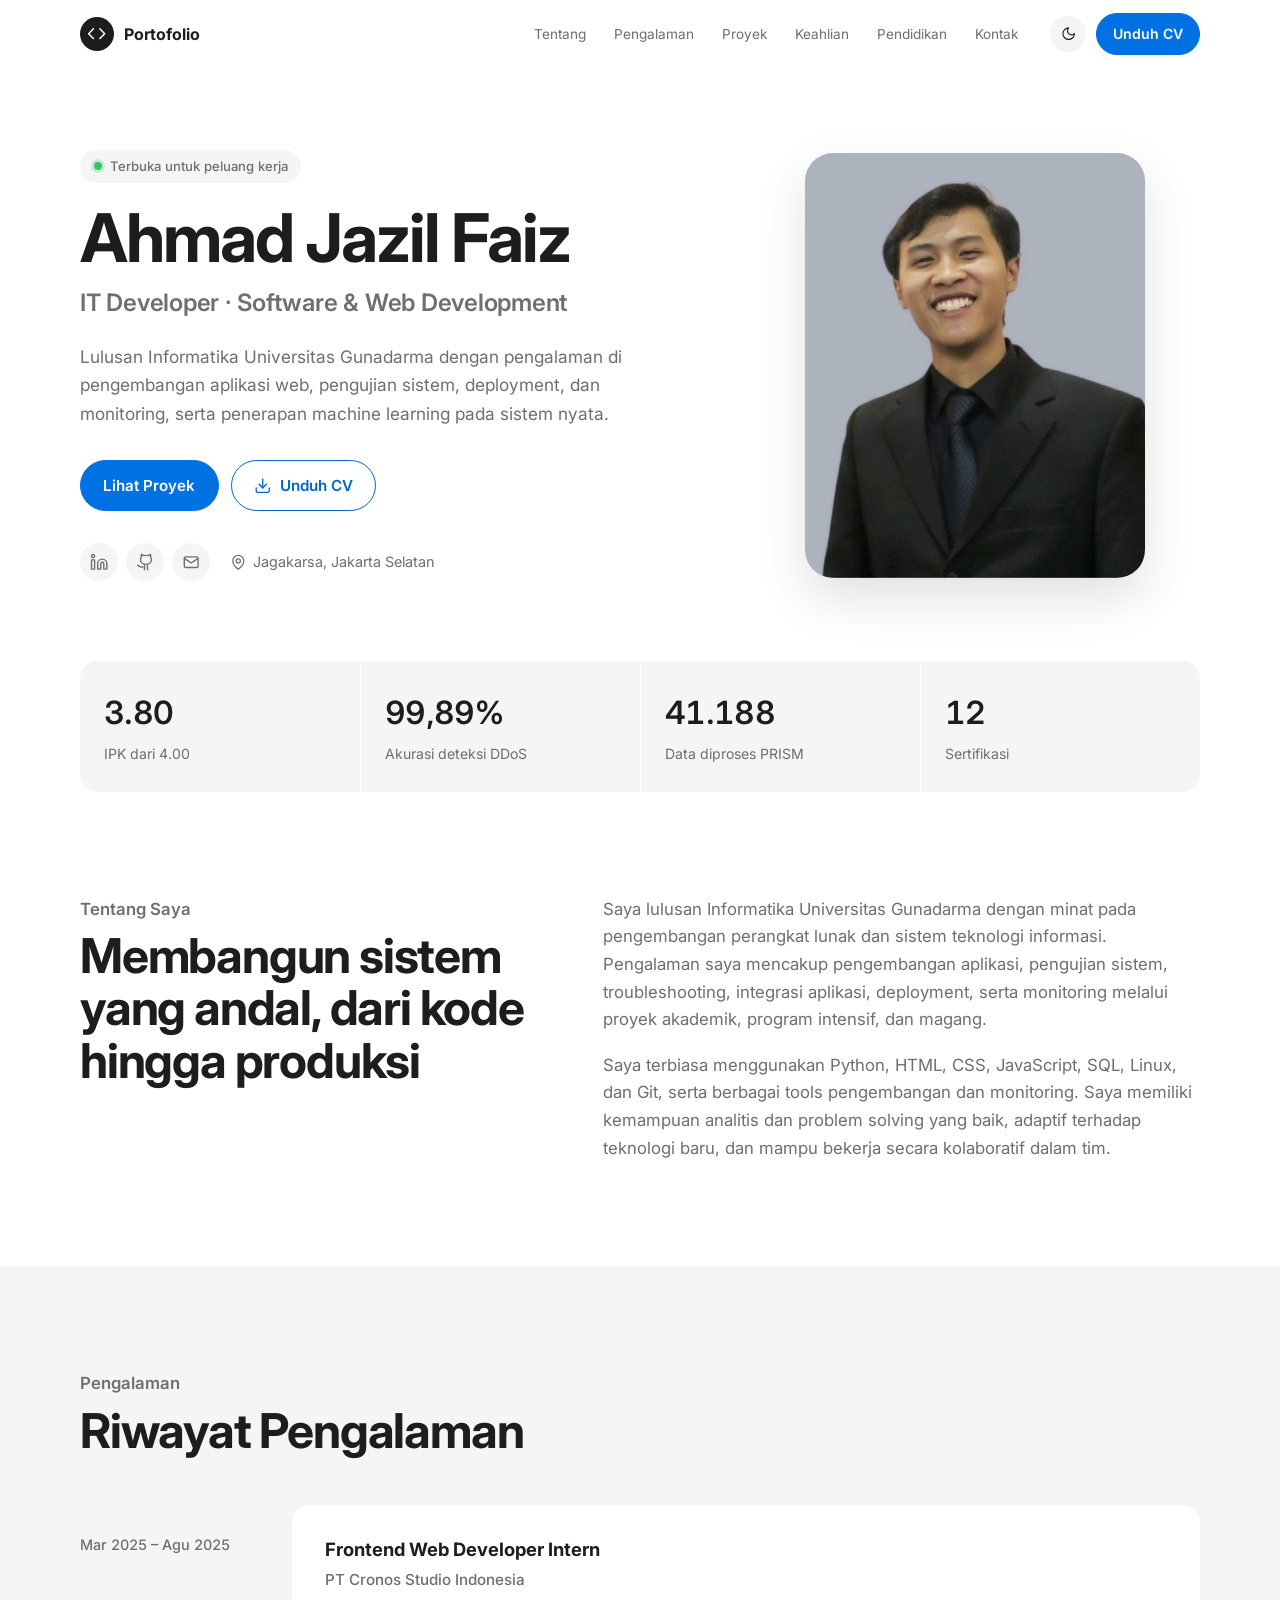
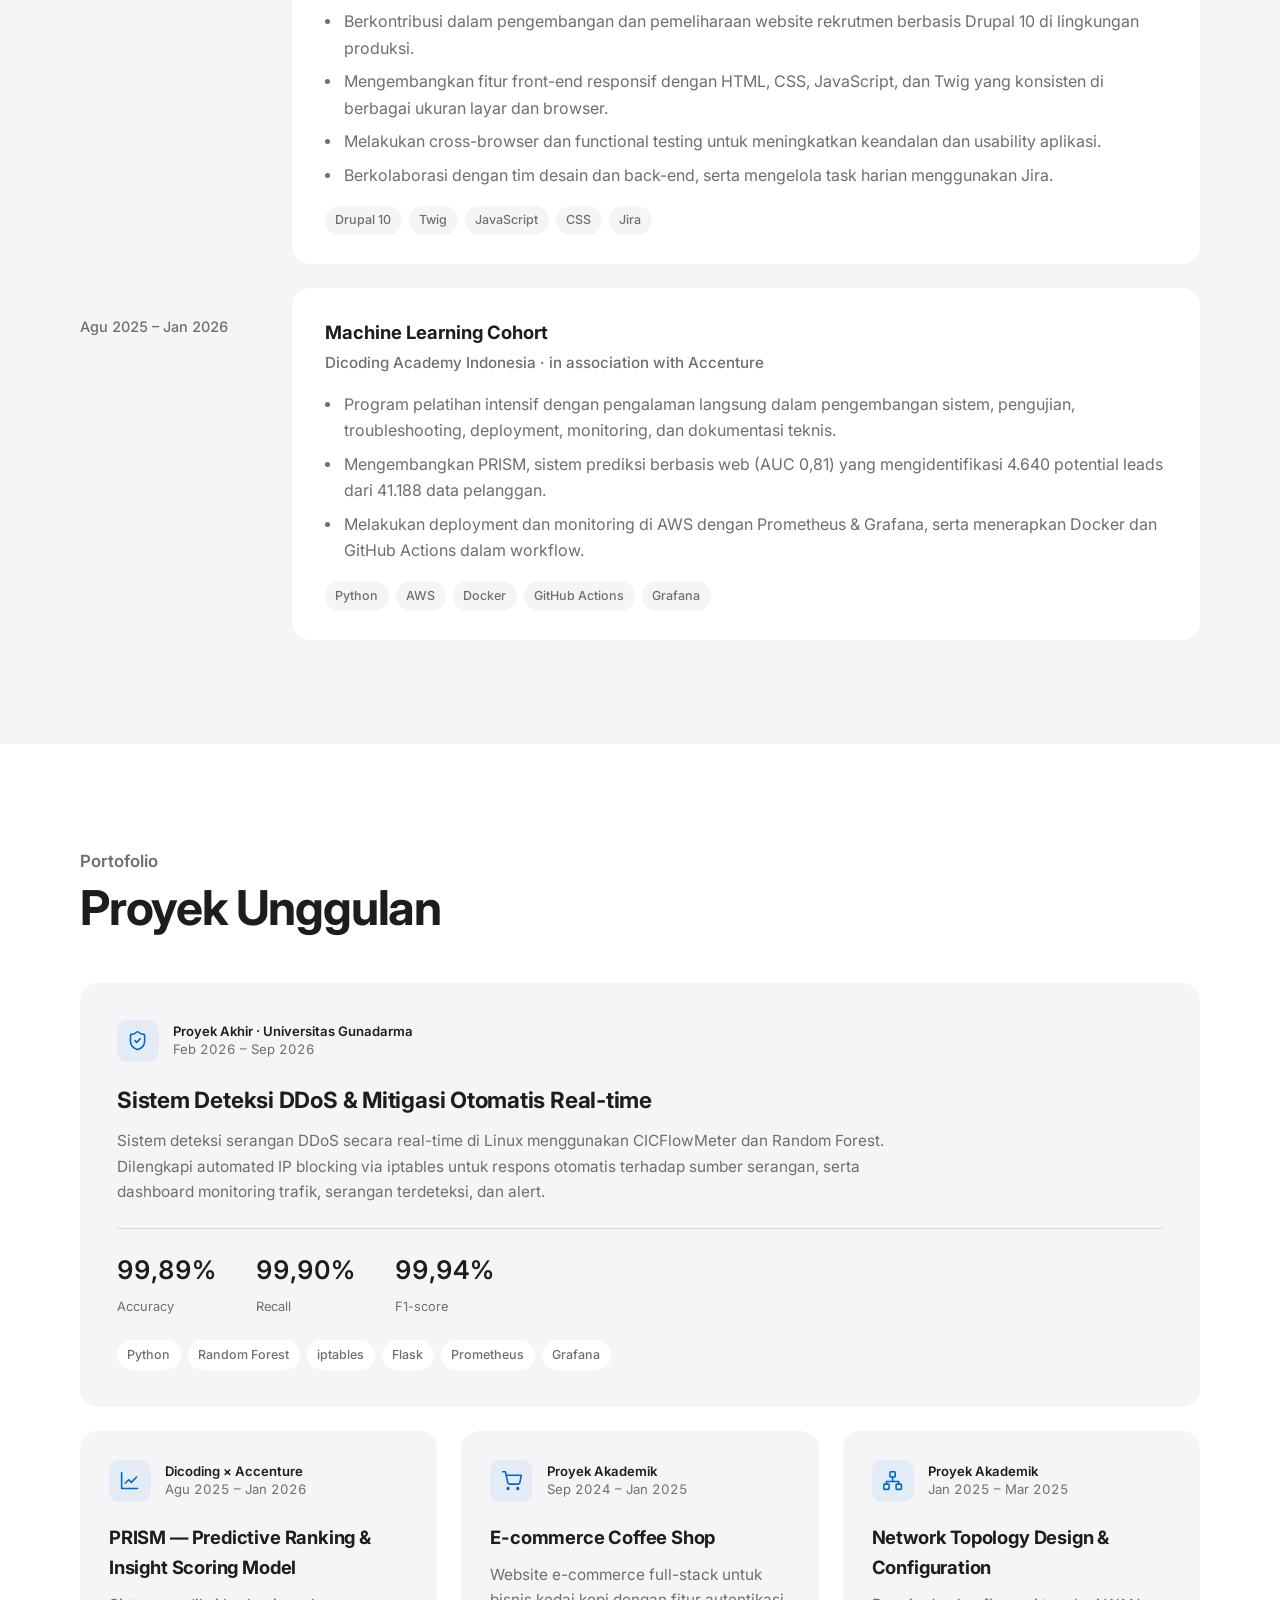
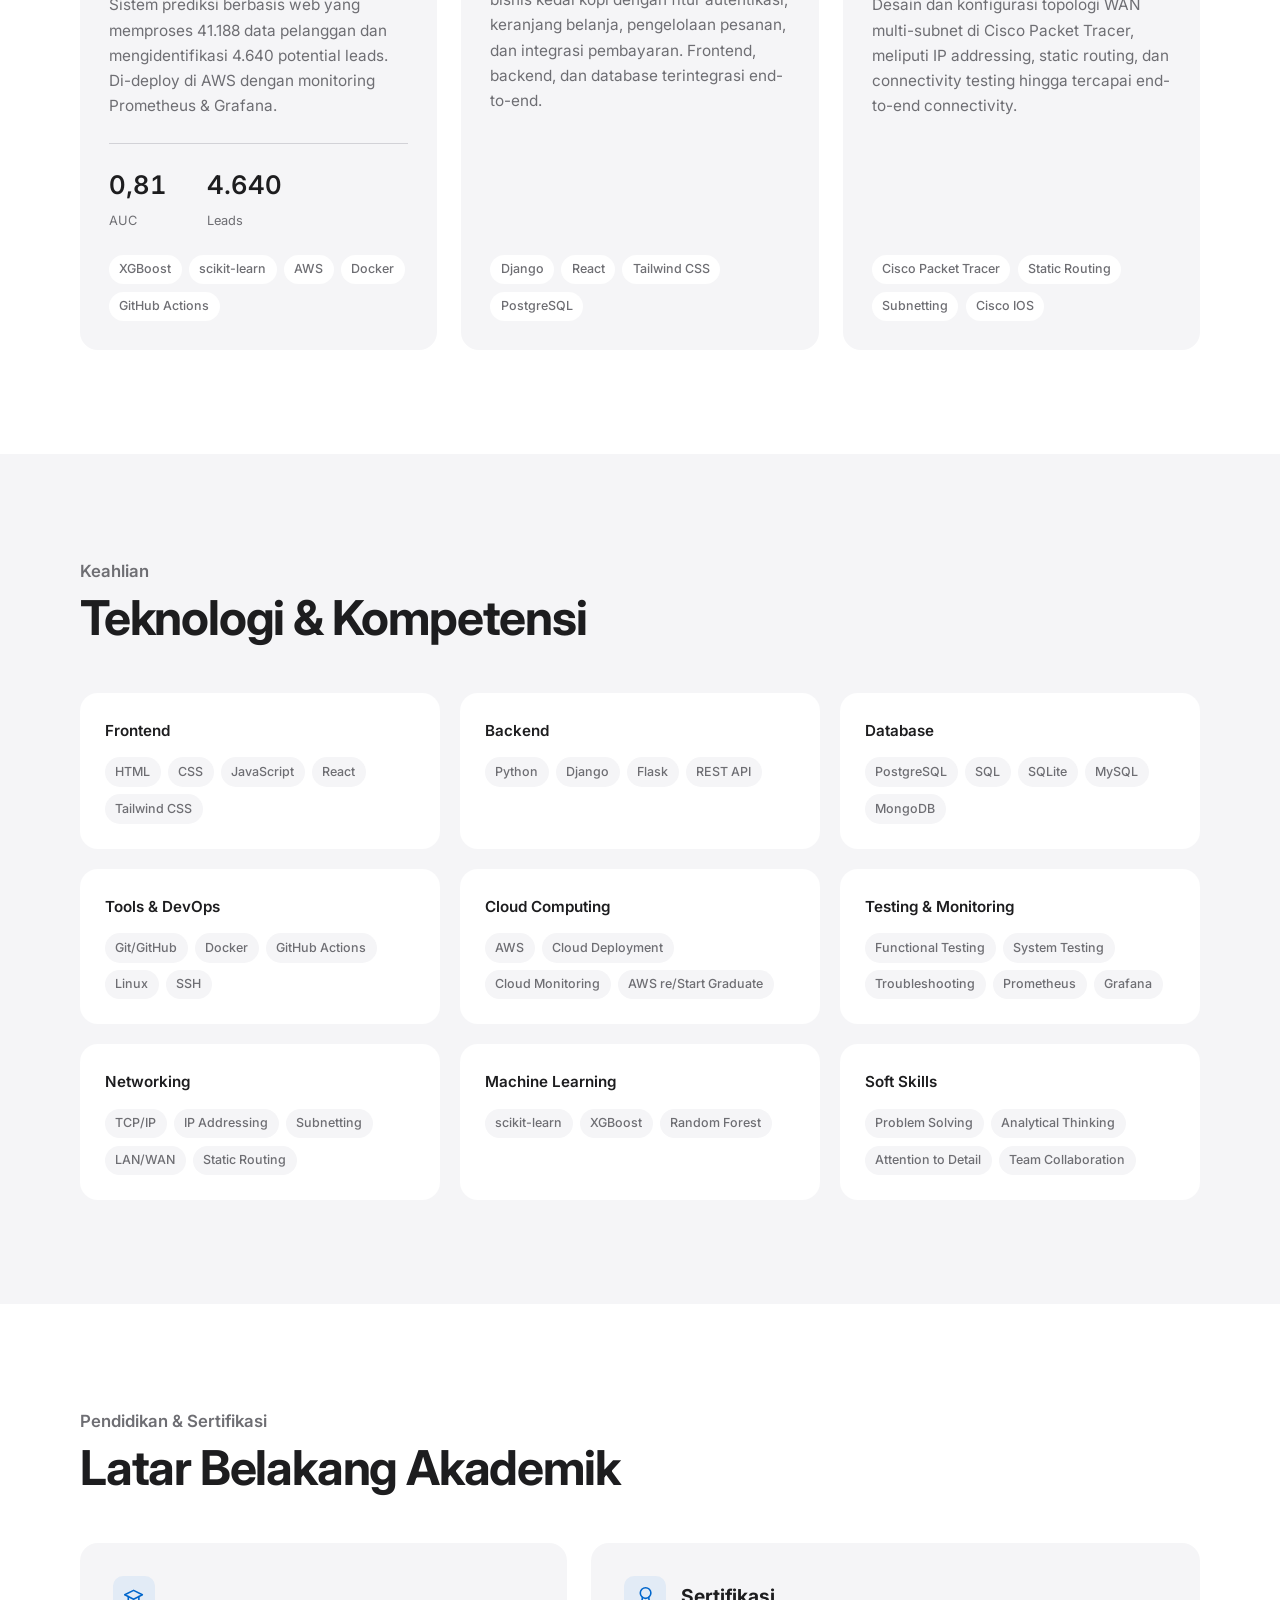
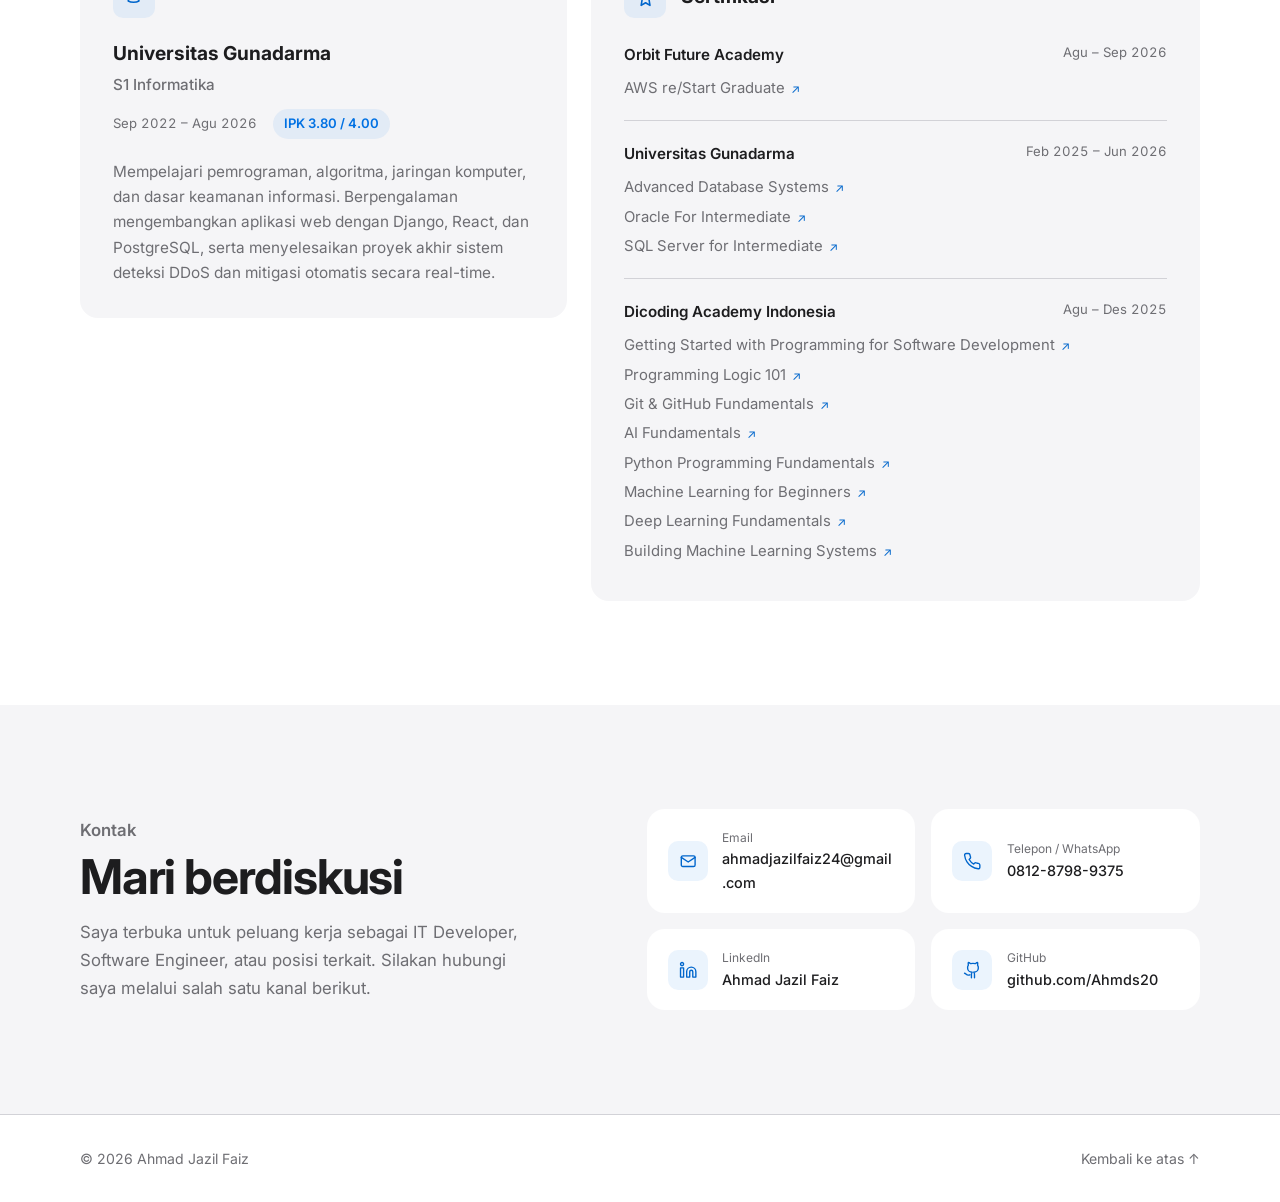
==== index.html @ 27fd120a "Initial commit: website portofolio IT developer" ====
<!DOCTYPE html>
<html lang="id">
<head>
  <meta charset="UTF-8" />
  <meta name="viewport" content="width=device-width, initial-scale=1.0" />
  <title>Ahmad Jazil Faiz — IT Developer</title>
  <meta name="description" content="Portofolio Ahmad Jazil Faiz, IT Developer lulusan Informatika Universitas Gunadarma." />
  <link rel="preconnect" href="https://fonts.googleapis.com" />
  <link rel="preconnect" href="https://fonts.gstatic.com" crossorigin />
  <link href="https://fonts.googleapis.com/css2?family=Inter:wght@400;500;600;700;800&family=JetBrains+Mono:wght@500&display=swap" rel="stylesheet" />
  <script>
    // Terapkan tema sebelum halaman dirender agar tidak berkedip
    (function () {
      var t = localStorage.getItem("theme") || (matchMedia("(prefers-color-scheme: dark)").matches ? "dark" : "light");
      document.documentElement.dataset.theme = t;
    })();
  </script>
  <link rel="stylesheet" href="style.css" />
</head>
<body>
  <!-- Kumpulan ikon SVG -->
  <svg width="0" height="0" style="position:absolute" aria-hidden="true">
    <symbol id="i-mail" viewBox="0 0 24 24"><rect x="3" y="5" width="18" height="14" rx="2"/><path d="m3 7 9 6 9-6"/></symbol>
    <symbol id="i-phone" viewBox="0 0 24 24"><path d="M22 16.9v3a2 2 0 0 1-2.2 2 19.8 19.8 0 0 1-8.6-3.1 19.5 19.5 0 0 1-6-6A19.8 19.8 0 0 1 2.1 4.2 2 2 0 0 1 4.1 2h3a2 2 0 0 1 2 1.7c.1.9.4 1.8.7 2.7a2 2 0 0 1-.5 2.1L8 9.8a16 16 0 0 0 6 6l1.3-1.3a2 2 0 0 1 2.1-.4c.9.3 1.8.6 2.7.7a2 2 0 0 1 1.7 2Z"/></symbol>
    <symbol id="i-pin" viewBox="0 0 24 24"><path d="M20 10c0 6-8 12-8 12s-8-6-8-12a8 8 0 0 1 16 0Z"/><circle cx="12" cy="10" r="3"/></symbol>
    <symbol id="i-linkedin" viewBox="0 0 24 24"><path d="M16 8a6 6 0 0 1 6 6v7h-4v-7a2 2 0 0 0-4 0v7h-4v-7a6 6 0 0 1 6-6Z"/><rect x="2" y="9" width="4" height="12"/><circle cx="4" cy="4" r="2"/></symbol>
    <symbol id="i-github" viewBox="0 0 24 24"><path d="M15 22v-4a4.8 4.8 0 0 0-1-3.5c3 0 6-2 6-5.5.1-1.2-.3-2.4-1-3.5.3-1.2.3-2.4 0-3.5 0 0-1 0-3 1.5a10.4 10.4 0 0 0-6 0C8 2 7 2 7 2c-.3 1.1-.3 2.3 0 3.5A5.4 5.4 0 0 0 6 9c0 3.5 3 5.5 6 5.5-.4.5-.7 1-.8 1.7-.2.6-.3 1.2-.2 1.8v4"/><path d="M9 18c-4.5 2-5-2-7-2"/></symbol>
    <symbol id="i-download" viewBox="0 0 24 24"><path d="M21 15v4a2 2 0 0 1-2 2H5a2 2 0 0 1-2-2v-4"/><path d="m7 10 5 5 5-5"/><path d="M12 15V3"/></symbol>
    <symbol id="i-arrow" viewBox="0 0 24 24"><path d="M7 17 17 7"/><path d="M8 7h9v9"/></symbol>
    <symbol id="i-sun" viewBox="0 0 24 24"><circle cx="12" cy="12" r="4"/><path d="M12 2v2M12 20v2M4.9 4.9l1.4 1.4M17.7 17.7l1.4 1.4M2 12h2M20 12h2M6.3 17.7l-1.4 1.4M19.1 4.9l-1.4 1.4"/></symbol>
    <symbol id="i-moon" viewBox="0 0 24 24"><path d="M12 3a6 6 0 0 0 9 9 9 9 0 1 1-9-9Z"/></symbol>
    <symbol id="i-code" viewBox="0 0 24 24"><path d="m16 18 6-6-6-6"/><path d="m8 6-6 6 6 6"/></symbol>
    <symbol id="i-menu" viewBox="0 0 24 24"><path d="M4 6h16M4 12h16M4 18h16"/></symbol>
    <symbol id="i-shield" viewBox="0 0 24 24"><path d="M20 13c0 5-3.5 7.5-7.7 9a1 1 0 0 1-.6 0C7.5 20.5 4 18 4 13V6a1 1 0 0 1 1-1c2 0 4.5-1.2 6.2-2.7a1.2 1.2 0 0 1 1.6 0C14.5 3.8 17 5 19 5a1 1 0 0 1 1 1Z"/><path d="m9 12 2 2 4-4"/></symbol>
    <symbol id="i-chart" viewBox="0 0 24 24"><path d="M3 3v18h18"/><path d="m7 15 4-4 3 3 6-6"/></symbol>
    <symbol id="i-cart" viewBox="0 0 24 24"><circle cx="8" cy="21" r="1"/><circle cx="19" cy="21" r="1"/><path d="M2 2h3l2.7 12.4a2 2 0 0 0 2 1.6h9.7a2 2 0 0 0 2-1.6L23 6H6"/></symbol>
    <symbol id="i-network" viewBox="0 0 24 24"><rect x="9" y="2" width="6" height="6" rx="1"/><rect x="2" y="16" width="6" height="6" rx="1"/><rect x="16" y="16" width="6" height="6" rx="1"/><path d="M5 16v-3h14v3M12 8v5"/></symbol>
    <symbol id="i-award" viewBox="0 0 24 24"><circle cx="12" cy="8" r="6"/><path d="M15.5 12.9 17 22l-5-3-5 3 1.5-9.1"/></symbol>
    <symbol id="i-cap" viewBox="0 0 24 24"><path d="M22 10 12 5 2 10l10 5 10-5Z"/><path d="M6 12v5c3 2 9 2 12 0v-5"/></symbol>
  </svg>

  <header class="nav">
    <div class="container nav-inner">
      <a href="#hero" class="logo"><span class="logo-mark"><svg class="icon"><use href="#i-code"/></svg></span>Portofolio</a>
      <nav class="nav-links">
        <a href="#tentang">Tentang</a>
        <a href="#pengalaman">Pengalaman</a>
        <a href="#proyek">Proyek</a>
        <a href="#skills">Keahlian</a>
        <a href="#pendidikan">Pendidikan</a>
        <a href="#kontak">Kontak</a>
      </nav>
      <div class="nav-actions">
        <button class="icon-btn theme-toggle" aria-label="Ganti tema terang/gelap" title="Ganti tema">
          <svg class="icon icon-sun"><use href="#i-sun"/></svg>
          <svg class="icon icon-moon"><use href="#i-moon"/></svg>
        </button>
        <a href="cv.pdf" class="btn btn-sm nav-cv" download>Unduh CV</a>
        <button class="icon-btn nav-toggle" aria-label="Buka menu"><svg class="icon"><use href="#i-menu"/></svg></button>
      </div>
    </div>
  </header>

  <main>
    <!-- HERO -->
    <section id="hero" class="hero">
      <div class="container hero-inner">
        <div class="hero-text">
          <span class="badge"><span class="dot"></span>Terbuka untuk peluang kerja</span>
          <h1>Ahmad Jazil Faiz</h1>
          <p class="hero-role">IT Developer · Software &amp; Web Development</p>
          <p class="lead">
            Lulusan Informatika Universitas Gunadarma dengan pengalaman di pengembangan aplikasi web,
            pengujian sistem, deployment, dan monitoring, serta penerapan machine learning pada sistem nyata.
          </p>
          <div class="hero-cta">
            <a href="#proyek" class="btn">Lihat Proyek</a>
            <a href="cv.pdf" class="btn btn-outline" download><svg class="icon"><use href="#i-download"/></svg>Unduh CV</a>
          </div>
          <div class="hero-social">
            <a href="https://www.linkedin.com/in/ahmad-jazil-faiz-956788245/" target="_blank" rel="noopener" aria-label="LinkedIn"><svg class="icon"><use href="#i-linkedin"/></svg></a>
            <a href="https://github.com/Ahmds20" target="_blank" rel="noopener" aria-label="GitHub"><svg class="icon"><use href="#i-github"/></svg></a>
            <a href="mailto:ahmadjazilfaiz24@gmail.com" aria-label="Email"><svg class="icon"><use href="#i-mail"/></svg></a>
            <span class="hero-loc"><svg class="icon"><use href="#i-pin"/></svg>Jagakarsa, Jakarta Selatan</span>
          </div>
        </div>
        <div class="hero-photo">
          <div class="photo-frame">
            <img src="1763309756402.jpg" alt="Foto Ahmad Jazil Faiz" />
          </div>
        </div>
      </div>

      <div class="container">
        <div class="stats">
          <div class="stat"><strong>3.80</strong><span>IPK dari 4.00</span></div>
          <div class="stat"><strong>99,89%</strong><span>Akurasi deteksi DDoS</span></div>
          <div class="stat"><strong>41.188</strong><span>Data diproses PRISM</span></div>
          <div class="stat"><strong>12</strong><span>Sertifikasi</span></div>
        </div>
      </div>
    </section>

    <!-- TENTANG -->
    <section id="tentang" class="section">
      <div class="container about-grid">
        <div>
          <p class="eyebrow">Tentang Saya</p>
          <h2 class="section-title">Membangun sistem yang andal, dari kode hingga produksi</h2>
        </div>
        <div class="about-text">
          <p>
            Saya lulusan Informatika Universitas Gunadarma dengan minat pada pengembangan perangkat lunak dan
            sistem teknologi informasi. Pengalaman saya mencakup pengembangan aplikasi, pengujian sistem,
            troubleshooting, integrasi aplikasi, deployment, serta monitoring melalui proyek akademik,
            program intensif, dan magang.
          </p>
          <p>
            Saya terbiasa menggunakan Python, HTML, CSS, JavaScript, SQL, Linux, dan Git, serta berbagai tools
            pengembangan dan monitoring. Saya memiliki kemampuan analitis dan problem solving yang baik,
            adaptif terhadap teknologi baru, dan mampu bekerja secara kolaboratif dalam tim.
          </p>
        </div>
      </div>
    </section>

    <!-- PENGALAMAN -->
    <section id="pengalaman" class="section section-alt">
      <div class="container">
        <p class="eyebrow">Pengalaman</p>
        <h2 class="section-title">Riwayat Pengalaman</h2>
        <div class="timeline">
          <article class="timeline-item reveal">
            <div class="timeline-date">Mar 2025 – Agu 2025</div>
            <div class="timeline-body">
              <h3>Frontend Web Developer Intern</h3>
              <p class="org">PT Cronos Studio Indonesia</p>
              <ul>
                <li>Berkontribusi dalam pengembangan dan pemeliharaan website rekrutmen berbasis Drupal 10 di lingkungan produksi.</li>
                <li>Mengembangkan fitur front-end responsif dengan HTML, CSS, JavaScript, dan Twig yang konsisten di berbagai ukuran layar dan browser.</li>
                <li>Melakukan cross-browser dan functional testing untuk meningkatkan keandalan dan usability aplikasi.</li>
                <li>Berkolaborasi dengan tim desain dan back-end, serta mengelola task harian menggunakan Jira.</li>
              </ul>
              <div class="tags"><span>Drupal 10</span><span>Twig</span><span>JavaScript</span><span>CSS</span><span>Jira</span></div>
            </div>
          </article>

          <article class="timeline-item reveal">
            <div class="timeline-date">Agu 2025 – Jan 2026</div>
            <div class="timeline-body">
              <h3>Machine Learning Cohort</h3>
              <p class="org">Dicoding Academy Indonesia · in association with Accenture</p>
              <ul>
                <li>Program pelatihan intensif dengan pengalaman langsung dalam pengembangan sistem, pengujian, troubleshooting, deployment, monitoring, dan dokumentasi teknis.</li>
                <li>Mengembangkan PRISM, sistem prediksi berbasis web (AUC 0,81) yang mengidentifikasi 4.640 potential leads dari 41.188 data pelanggan.</li>
                <li>Melakukan deployment dan monitoring di AWS dengan Prometheus &amp; Grafana, serta menerapkan Docker dan GitHub Actions dalam workflow.</li>
              </ul>
              <div class="tags"><span>Python</span><span>AWS</span><span>Docker</span><span>GitHub Actions</span><span>Grafana</span></div>
            </div>
          </article>
        </div>
      </div>
    </section>

    <!-- PROYEK -->
    <section id="proyek" class="section">
      <div class="container">
        <p class="eyebrow">Portofolio</p>
        <h2 class="section-title">Proyek Unggulan</h2>
        <div class="projects">
          <article class="project-card featured reveal">
            <div class="project-head">
              <span class="project-icon"><svg class="icon"><use href="#i-shield"/></svg></span>
              <div>
                <span class="project-label">Proyek Akhir · Universitas Gunadarma</span>
                <span class="date">Feb 2026 – Sep 2026</span>
              </div>
            </div>
            <h3>Sistem Deteksi DDoS &amp; Mitigasi Otomatis Real-time</h3>
            <p>
              Sistem deteksi serangan DDoS secara real-time di Linux menggunakan CICFlowMeter dan Random Forest.
              Dilengkapi automated IP blocking via iptables untuk respons otomatis terhadap sumber serangan, serta
              dashboard monitoring trafik, serangan terdeteksi, dan alert.
            </p>
            <div class="metrics">
              <div><strong>99,89%</strong><span>Accuracy</span></div>
              <div><strong>99,90%</strong><span>Recall</span></div>
              <div><strong>99,94%</strong><span>F1-score</span></div>
            </div>
            <div class="tags"><span>Python</span><span>Random Forest</span><span>iptables</span><span>Flask</span><span>Prometheus</span><span>Grafana</span></div>
          </article>

          <article class="project-card reveal">
            <div class="project-head">
              <span class="project-icon"><svg class="icon"><use href="#i-chart"/></svg></span>
              <div>
                <span class="project-label">Dicoding × Accenture</span>
                <span class="date">Agu 2025 – Jan 2026</span>
              </div>
            </div>
            <h3>PRISM — Predictive Ranking &amp; Insight Scoring Model</h3>
            <p>
              Sistem prediksi berbasis web yang memproses 41.188 data pelanggan dan mengidentifikasi 4.640
              potential leads. Di-deploy di AWS dengan monitoring Prometheus &amp; Grafana.
            </p>
            <div class="metrics">
              <div><strong>0,81</strong><span>AUC</span></div>
              <div><strong>4.640</strong><span>Leads</span></div>
            </div>
            <div class="tags"><span>XGBoost</span><span>scikit-learn</span><span>AWS</span><span>Docker</span><span>GitHub Actions</span></div>
          </article>

          <article class="project-card reveal">
            <div class="project-head">
              <span class="project-icon"><svg class="icon"><use href="#i-cart"/></svg></span>
              <div>
                <span class="project-label">Proyek Akademik</span>
                <span class="date">Sep 2024 – Jan 2025</span>
              </div>
            </div>
            <h3>E-commerce Coffee Shop</h3>
            <p>
              Website e-commerce full-stack untuk bisnis kedai kopi dengan fitur autentikasi, keranjang belanja,
              pengelolaan pesanan, dan integrasi pembayaran. Frontend, backend, dan database terintegrasi end-to-end.
            </p>
            <div class="tags"><span>Django</span><span>React</span><span>Tailwind CSS</span><span>PostgreSQL</span></div>
          </article>

          <article class="project-card reveal">
            <div class="project-head">
              <span class="project-icon"><svg class="icon"><use href="#i-network"/></svg></span>
              <div>
                <span class="project-label">Proyek Akademik</span>
                <span class="date">Jan 2025 – Mar 2025</span>
              </div>
            </div>
            <h3>Network Topology Design &amp; Configuration</h3>
            <p>
              Desain dan konfigurasi topologi WAN multi-subnet di Cisco Packet Tracer, meliputi IP addressing,
              static routing, dan connectivity testing hingga tercapai end-to-end connectivity.
            </p>
            <div class="tags"><span>Cisco Packet Tracer</span><span>Static Routing</span><span>Subnetting</span><span>Cisco IOS</span></div>
          </article>
        </div>
      </div>
    </section>

    <!-- KEAHLIAN -->
    <section id="skills" class="section section-alt">
      <div class="container">
        <p class="eyebrow">Keahlian</p>
        <h2 class="section-title">Teknologi &amp; Kompetensi</h2>
        <div class="skills-grid">
          <div class="skill-group reveal"><h4>Frontend</h4><div class="tags"><span>HTML</span><span>CSS</span><span>JavaScript</span><span>React</span><span>Tailwind CSS</span></div></div>
          <div class="skill-group reveal"><h4>Backend</h4><div class="tags"><span>Python</span><span>Django</span><span>Flask</span><span>REST API</span></div></div>
          <div class="skill-group reveal"><h4>Database</h4><div class="tags"><span>PostgreSQL</span><span>SQL</span><span>SQLite</span><span>MySQL</span><span>MongoDB</span></div></div>
          <div class="skill-group reveal"><h4>Tools &amp; DevOps</h4><div class="tags"><span>Git/GitHub</span><span>Docker</span><span>GitHub Actions</span><span>Linux</span><span>SSH</span></div></div>
          <div class="skill-group reveal"><h4>Cloud Computing</h4><div class="tags"><span>AWS</span><span>Cloud Deployment</span><span>Cloud Monitoring</span><span>AWS re/Start Graduate</span></div></div>
          <div class="skill-group reveal"><h4>Testing &amp; Monitoring</h4><div class="tags"><span>Functional Testing</span><span>System Testing</span><span>Troubleshooting</span><span>Prometheus</span><span>Grafana</span></div></div>
          <div class="skill-group reveal"><h4>Networking</h4><div class="tags"><span>TCP/IP</span><span>IP Addressing</span><span>Subnetting</span><span>LAN/WAN</span><span>Static Routing</span></div></div>
          <div class="skill-group reveal"><h4>Machine Learning</h4><div class="tags"><span>scikit-learn</span><span>XGBoost</span><span>Random Forest</span></div></div>
          <div class="skill-group reveal"><h4>Soft Skills</h4><div class="tags"><span>Problem Solving</span><span>Analytical Thinking</span><span>Attention to Detail</span><span>Team Collaboration</span></div></div>
        </div>
      </div>
    </section>

    <!-- PENDIDIKAN & SERTIFIKASI -->
    <section id="pendidikan" class="section">
      <div class="container">
        <p class="eyebrow">Pendidikan &amp; Sertifikasi</p>
        <h2 class="section-title">Latar Belakang Akademik</h2>
        <div class="edu-grid">
          <article class="edu-card reveal">
            <span class="project-icon"><svg class="icon"><use href="#i-cap"/></svg></span>
            <h3>Universitas Gunadarma</h3>
            <p class="org">S1 Informatika</p>
            <div class="edu-meta"><span class="date">Sep 2022 – Agu 2026</span><span class="gpa">IPK 3.80 / 4.00</span></div>
            <p class="edu-desc">
              Mempelajari pemrograman, algoritma, jaringan komputer, dan dasar keamanan informasi.
              Berpengalaman mengembangkan aplikasi web dengan Django, React, dan PostgreSQL, serta
              menyelesaikan proyek akhir sistem deteksi DDoS dan mitigasi otomatis secara real-time.
            </p>
          </article>
          <div class="certs reveal">
            <div class="certs-head"><span class="project-icon"><svg class="icon"><use href="#i-award"/></svg></span><h3>Sertifikasi</h3></div>
            <div class="cert-group">
              <h4>Orbit Future Academy <span class="date">Agu – Sep 2026</span></h4>
              <ul><li><a href="https://www.credly.com/badges/8242b035-b5fb-4111-b411-050e08291036/public_url" target="_blank" rel="noopener">AWS re/Start Graduate</a></li></ul>
            </div>
            <div class="cert-group">
              <h4>Universitas Gunadarma <span class="date">Feb 2025 – Jun 2026</span></h4>
              <ul>
                <li><a href="https://drive.google.com/file/d/1NTmFYGc4vMSnbFoEazwHnNgPlgcLvulC/view?usp=sharing" target="_blank" rel="noopener">Advanced Database Systems</a></li>
                <li><a href="https://drive.google.com/file/d/11QfLjUr6qShkJbFeNOu58IWJz-HAtdFd/view?usp=sharing" target="_blank" rel="noopener">Oracle For Intermediate</a></li>
                <li><a href="https://drive.google.com/file/d/10Iyzwb3wk_gxAEFOaexI-Zanx8SUVtiV/view?usp=sharing" target="_blank" rel="noopener">SQL Server for Intermediate</a></li>
              </ul>
            </div>
            <div class="cert-group">
              <h4>Dicoding Academy Indonesia <span class="date">Agu – Des 2025</span></h4>
              <ul>
                <li><a href="https://www.dicoding.com/certificates/1RXYQMRJKZVM" target="_blank" rel="noopener">Getting Started with Programming for Software Development</a></li>
                <li><a href="https://www.dicoding.com/certificates/RVZKGK4RQXD5" target="_blank" rel="noopener">Programming Logic 101</a></li>
                <li><a href="https://www.dicoding.com/certificates/1RXYQO42QZVM" target="_blank" rel="noopener">Git &amp; GitHub Fundamentals</a></li>
                <li><a href="https://www.dicoding.com/certificates/6RPNG1558Z2M" target="_blank" rel="noopener">AI Fundamentals</a></li>
                <li><a href="https://www.dicoding.com/certificates/L4PQ21V12ZO1" target="_blank" rel="noopener">Python Programming Fundamentals</a></li>
                <li><a href="https://www.dicoding.com/certificates/07Z6J0Y7JXQR" target="_blank" rel="noopener">Machine Learning for Beginners</a></li>
                <li><a href="https://www.dicoding.com/certificates/GRX5JM29YX0M" target="_blank" rel="noopener">Deep Learning Fundamentals</a></li>
                <li><a href="https://www.dicoding.com/certificates/MRZM67M6RPYQ" target="_blank" rel="noopener">Building Machine Learning Systems</a></li>
              </ul>
            </div>
          </div>
        </div>
      </div>
    </section>

    <!-- KONTAK -->
    <section id="kontak" class="section contact">
      <div class="container">
        <div class="contact-box">
          <div>
            <p class="eyebrow">Kontak</p>
            <h2 class="section-title">Mari berdiskusi</h2>
            <p class="contact-lead">
              Saya terbuka untuk peluang kerja sebagai IT Developer, Software Engineer, atau posisi terkait.
              Silakan hubungi saya melalui salah satu kanal berikut.
            </p>
          </div>
          <div class="contact-links">
            <a href="mailto:ahmadjazilfaiz24@gmail.com" class="contact-item">
              <span class="contact-icon"><svg class="icon"><use href="#i-mail"/></svg></span>
              <span><small>Email</small>ahmadjazilfaiz24@gmail.com</span>
            </a>
            <a href="https://wa.me/6281287989375" target="_blank" rel="noopener" class="contact-item">
              <span class="contact-icon"><svg class="icon"><use href="#i-phone"/></svg></span>
              <span><small>Telepon / WhatsApp</small>0812-8798-9375</span>
            </a>
            <a href="https://www.linkedin.com/in/ahmad-jazil-faiz-956788245/" target="_blank" rel="noopener" class="contact-item">
              <span class="contact-icon"><svg class="icon"><use href="#i-linkedin"/></svg></span>
              <span><small>LinkedIn</small>Ahmad Jazil Faiz</span>
            </a>
            <a href="https://github.com/Ahmds20" target="_blank" rel="noopener" class="contact-item">
              <span class="contact-icon"><svg class="icon"><use href="#i-github"/></svg></span>
              <span><small>GitHub</small>github.com/Ahmds20</span>
            </a>
          </div>
        </div>
      </div>
    </section>
  </main>

  <footer class="footer">
    <div class="container footer-inner">
      <p>© <span id="year"></span> Ahmad Jazil Faiz</p>
      <a href="#hero">Kembali ke atas ↑</a>
    </div>
  </footer>

  <script src="script.js"></script>
</body>
</html>
---- style.css ----
/* Tema terang (default) — palet ala apple.com */
:root {
  --bg: #ffffff;
  --bg-alt: #f5f5f7;
  --card: #f5f5f7;          /* kartu abu-abu di atas section putih */
  --card-border: transparent;
  --tag-bg: #ffffff;
  --border: #d2d2d7;
  --text: #1d1d1f;
  --muted: #6e6e73;
  --accent: #0071e3;
  --accent-hover: #0077ed;
  --link: #0066cc;
  --accent-soft: rgba(0, 113, 227, .08);
  --on-accent: #ffffff;
  --success: #34c759;
  --shadow: none;
  --shadow-hover: 0 4px 24px rgba(0, 0, 0, .08);
  --nav-bg: rgba(255, 255, 255, .72);
  --radius: 18px;
}
/* Di section abu-abu, kartunya putih */
.section-alt, .contact { --card: #ffffff; --tag-bg: #f5f5f7; }

/* Tema gelap — hitam pekat seperti apple.com */
[data-theme="dark"] {
  --bg: #000000;
  --bg-alt: #0b0b0c;
  --card: #1d1d1f;
  --card-border: transparent;
  --tag-bg: #2c2c2e;
  --border: #38383a;
  --text: #f5f5f7;
  --muted: #86868b;
  --accent: #0071e3;
  --accent-hover: #0077ed;
  --link: #2997ff;
  --accent-soft: rgba(41, 151, 255, .14);
  --on-accent: #ffffff;
  --success: #30d158;
  --shadow: none;
  --shadow-hover: 0 4px 24px rgba(0, 0, 0, .6);
  --nav-bg: rgba(22, 22, 23, .8);
}
[data-theme="dark"] .section-alt, [data-theme="dark"] .contact { --card: #1d1d1f; --tag-bg: #2c2c2e; }

* { box-sizing: border-box; margin: 0; padding: 0; }
html { scroll-behavior: smooth; scroll-padding-top: 72px; }
body {
  font-family: -apple-system, BlinkMacSystemFont, "SF Pro Text", "SF Pro Display", "Inter", "Helvetica Neue", sans-serif;
  background: var(--bg);
  color: var(--text);
  line-height: 1.65;
  -webkit-font-smoothing: antialiased;
  transition: background-color .25s, color .25s;
}
a { color: inherit; text-decoration: none; }
ul { list-style: none; }
.container { width: min(1120px, 90%); margin: 0 auto; }
.date { font-size: .82rem; color: var(--muted); white-space: nowrap; font-variant-numeric: tabular-nums; }

.icon {
  width: 1.15em; height: 1.15em; flex-shrink: 0;
  fill: none; stroke: currentColor; stroke-width: 1.8; stroke-linecap: round; stroke-linejoin: round;
}

/* Buttons */
.btn {
  display: inline-flex; align-items: center; gap: .5rem;
  padding: .75rem 1.4rem;
  border-radius: 980px;
  background: var(--accent);
  color: var(--on-accent);
  font-weight: 600; font-size: .95rem;
  border: 1px solid var(--accent);
  transition: background-color .2s, border-color .2s, color .2s, box-shadow .2s;
}
.btn:hover { background: var(--accent-hover); border-color: var(--accent-hover); }
.btn-outline { background: transparent; color: var(--link); border-color: var(--link); }
.btn-outline:hover { background: var(--link); color: #fff; border-color: var(--link); }
.btn-sm { padding: .5rem 1rem; font-size: .88rem; }

.icon-btn {
  width: 36px; height: 36px; border-radius: 50%;
  border: none; background: var(--bg-alt); color: var(--text);
  display: grid; place-items: center; cursor: pointer;
  transition: background-color .2s, border-color .2s;
}
.icon-btn:hover { background: var(--border); }

/* Nav */
.nav {
  position: fixed; inset: 0 0 auto 0; z-index: 50;
  background: var(--nav-bg);
  backdrop-filter: saturate(180%) blur(12px);
  border-bottom: 1px solid transparent;
  transition: border-color .25s, background-color .25s;
}
.nav.scrolled { border-color: var(--border); }
.nav-inner { display: flex; align-items: center; gap: 2rem; height: 68px; }
.logo { display: flex; align-items: center; gap: .65rem; font-weight: 700; font-size: 1rem; margin-right: auto; }
.logo-mark {
  width: 34px; height: 34px; border-radius: 8px;
  display: grid; place-items: center;
  background: var(--text); color: var(--bg); border-radius: 50%;
  font-size: 1.05rem;
}
.nav-links { display: flex; align-items: center; gap: 1.75rem; font-size: .85rem; font-weight: 400; }
.nav-links a { color: var(--muted); transition: color .2s; position: relative; }
.nav-links a:hover, .nav-links a.active { color: var(--text); }
.nav-links a.active::after { display: none; }
.nav-actions { display: flex; align-items: center; gap: .6rem; }
.nav-toggle { display: none; }
.theme-toggle .icon-sun { display: none; }
[data-theme="dark"] .theme-toggle .icon-sun { display: block; }
[data-theme="dark"] .theme-toggle .icon-moon { display: none; }

/* Hero */
.hero { padding: 150px 0 0; }
.hero-inner { display: grid; grid-template-columns: 1.35fr 1fr; gap: 4rem; align-items: center; }
.badge {
  display: inline-flex; align-items: center; gap: .5rem;
  padding: .35rem .85rem; border-radius: 999px;
  border: none; background: var(--bg-alt);
  font-size: .82rem; font-weight: 500; color: var(--muted);
}
.badge .dot { width: 8px; height: 8px; border-radius: 50%; background: var(--success); box-shadow: 0 0 0 3px rgba(22, 163, 74, .18); }
.hero h1 { font-size: clamp(2.6rem, 6vw, 4.2rem); line-height: 1.05; font-weight: 700; letter-spacing: -.03em; margin: 1.25rem 0 .6rem; }
.hero-role { font-size: clamp(1.15rem, 2.2vw, 1.5rem); font-weight: 600; color: var(--muted); letter-spacing: -.01em; }
.lead { color: var(--muted); font-size: 1.08rem; max-width: 560px; margin: 1.25rem 0 2rem; }
.hero-cta { display: flex; gap: .75rem; flex-wrap: wrap; }
.hero-social { display: flex; align-items: center; gap: .5rem; margin-top: 2rem; flex-wrap: wrap; }
.hero-social a {
  width: 38px; height: 38px; border-radius: 50%; display: grid; place-items: center;
  color: var(--muted); background: var(--bg-alt); transition: color .2s, background-color .2s;
}
.hero-social a:hover { color: var(--link); }
.hero-loc { display: inline-flex; align-items: center; gap: .4rem; color: var(--muted); font-size: .9rem; margin-left: .75rem; }
.hero-photo { display: flex; justify-content: center; }
.photo-frame {
  position: relative; width: min(340px, 75vw); aspect-ratio: 4 / 5;
  border-radius: 28px; overflow: hidden;
  box-shadow: 0 20px 50px rgba(0, 0, 0, .12);
  background: var(--bg-alt);
}
.photo-frame img { width: 100%; height: 100%; object-fit: cover; object-position: center 20%; display: block; }

.stats {
  display: grid; grid-template-columns: repeat(4, 1fr);
  margin-top: 5rem;
  border-radius: var(--radius);
  background: var(--card);
}
.stat { padding: 1.6rem 1.5rem; }
.stat + .stat { border-left: 1px solid var(--bg); }
.stat strong { display: block; font-size: 2rem; font-weight: 600; letter-spacing: -.02em; font-variant-numeric: tabular-nums; }
.stat span { font-size: .88rem; color: var(--muted); }

/* Sections */
.section { padding: 6.5rem 0; }
.section-alt { background: var(--bg-alt); }
.eyebrow { font-size: 1.05rem; font-weight: 600; color: var(--muted); margin-bottom: .4rem; }
.section-title { font-size: clamp(2rem, 4vw, 3rem); font-weight: 700; letter-spacing: -.025em; line-height: 1.1; margin-bottom: 3rem; }

/* Shared card look */
.timeline-body, .project-card, .skill-group, .edu-card, .certs, .contact-item {
  background: var(--card); border: 1px solid var(--card-border); border-radius: var(--radius);
  transition: transform .3s ease, box-shadow .3s ease, background-color .25s;
}

/* About */
.about-grid { display: grid; grid-template-columns: 1fr 1.3fr; gap: 4rem; align-items: start; }
.about-grid .section-title { margin-bottom: 0; }
.about-text p { color: var(--muted); font-size: 1.05rem; }
.about-text p + p { margin-top: 1.1rem; }

/* Tags */
.tags { display: flex; flex-wrap: wrap; gap: .45rem; margin-top: 1.1rem; }
.tags span {
  font-size: .78rem; font-weight: 500;
  padding: .28rem .65rem; border-radius: 6px;
  background: var(--tag-bg); color: var(--muted);
  border: none; border-radius: 980px;
}

/* Timeline */
.timeline { display: grid; gap: 1.5rem; }
.timeline-item { display: grid; grid-template-columns: 180px 1fr; gap: 2rem; }
.timeline-date { font-size: .9rem; font-weight: 500; color: var(--muted); padding-top: 1.7rem; font-variant-numeric: tabular-nums; }
.timeline-body { padding: 1.75rem 2rem; }
.timeline-body h3 { font-size: 1.15rem; font-weight: 700; }
.org { color: var(--muted); font-weight: 500; font-size: .95rem; margin: .15rem 0 1rem; }
.timeline-body ul li { position: relative; padding-left: 1.2rem; margin-bottom: .45rem; color: var(--muted); }
.timeline-body ul li::before { content: ""; position: absolute; left: 0; top: .7em; width: 5px; height: 5px; border-radius: 50%; background: var(--muted); }

/* Projects */
.projects { display: grid; grid-template-columns: repeat(3, 1fr); gap: 1.5rem; }
.project-card { padding: 1.75rem; display: flex; flex-direction: column; }
.project-card:hover, .contact-item:hover { transform: scale(1.015); box-shadow: var(--shadow-hover); }
.project-card.featured { grid-column: 1 / -1; padding: 2.25rem; }
.project-card.featured p { max-width: 780px; }
.project-head { display: flex; align-items: center; gap: .9rem; margin-bottom: 1.25rem; }
.project-head > div { display: flex; flex-direction: column; line-height: 1.35; }
.project-label { font-size: .82rem; font-weight: 600; color: var(--text); }
.project-icon {
  width: 42px; height: 42px; border-radius: 10px; flex-shrink: 0;
  display: grid; place-items: center;
  background: var(--accent-soft); color: var(--link); font-size: 1.15rem;
}
.project-card h3 { font-size: 1.15rem; font-weight: 700; letter-spacing: -.01em; margin-bottom: .6rem; }
.project-card.featured h3 { font-size: 1.4rem; }
.project-card p { color: var(--muted); flex: 1; font-size: .96rem; }
.project-card .tags { margin-top: 1.4rem; }
.metrics { display: flex; gap: 2.5rem; margin-top: 1.5rem; padding-top: 1.25rem; border-top: 1px solid var(--border); flex-wrap: wrap; }
.metrics strong { display: block; font-size: 1.6rem; font-weight: 600; color: var(--text); font-variant-numeric: tabular-nums; }
.metrics span { font-size: .8rem; color: var(--muted); }

/* Skills */
.skills-grid { display: grid; grid-template-columns: repeat(3, 1fr); gap: 1.25rem; }
.skill-group { padding: 1.5rem; }
.skill-group h4 { font-size: .95rem; font-weight: 600; }
.skill-group .tags { margin-top: .9rem; }

/* Education */
.edu-grid { display: grid; grid-template-columns: 1fr 1.25fr; gap: 1.5rem; align-items: start; }
.edu-card, .certs { padding: 2rem; }
.edu-card h3, .certs h3 { font-size: 1.2rem; font-weight: 700; }
.edu-card .project-icon { margin-bottom: 1.25rem; }
.edu-card .org { margin-bottom: .75rem; }
.edu-meta { display: flex; align-items: center; gap: 1rem; flex-wrap: wrap; }
.gpa { font-size: .82rem; font-weight: 600; padding: .25rem .7rem; border-radius: 980px; background: var(--accent-soft); color: var(--accent); }
.edu-desc { margin-top: 1.25rem; color: var(--muted); font-size: .96rem; }
.certs-head { display: flex; align-items: center; gap: .9rem; margin-bottom: 1.5rem; }
.cert-group + .cert-group { margin-top: 1.25rem; padding-top: 1.25rem; border-top: 1px solid var(--border); }
.cert-group h4 { display: flex; justify-content: space-between; gap: 1rem; flex-wrap: wrap; font-size: .95rem; font-weight: 600; margin-bottom: .55rem; }
.cert-group h4 .date { font-weight: 400; }
.cert-group li { font-size: .93rem; margin-bottom: .3rem; }
.cert-group li a { color: var(--muted); display: inline-flex; align-items: baseline; gap: .35rem; transition: color .2s; }
.cert-group li a::after { content: "↗"; font-size: .8em; color: var(--link); }
.cert-group li a:hover { color: var(--link); text-decoration: underline; text-underline-offset: 3px; }

/* Contact */
.contact { background: var(--bg-alt); }
.contact-box { display: grid; grid-template-columns: 1fr 1.1fr; gap: 4rem; align-items: center; }
.contact .section-title { margin-bottom: 1rem; }
.contact-lead { color: var(--muted); font-size: 1.05rem; max-width: 440px; }
.contact-links { display: grid; grid-template-columns: 1fr 1fr; gap: 1rem; }
.contact-item { display: flex; align-items: center; gap: .9rem; padding: 1.1rem 1.25rem; }
.contact-item > span:last-child { display: flex; flex-direction: column; font-size: .9rem; font-weight: 500; min-width: 0; overflow-wrap: anywhere; }
.contact-item small { font-size: .75rem; color: var(--muted); font-weight: 400; }
.contact-icon { width: 40px; height: 40px; border-radius: 10px; display: grid; place-items: center; background: var(--accent-soft); color: var(--link); flex-shrink: 0; }

.footer { padding: 2rem 0; border-top: 1px solid var(--border); color: var(--muted); font-size: .88rem; }
.footer-inner { display: flex; justify-content: space-between; gap: 1rem; flex-wrap: wrap; }
.footer a:hover { color: var(--link); }

/* Reveal animation */
.reveal { opacity: 0; transform: translateY(16px); transition: opacity .55s ease, transform .55s ease; }
.reveal.visible { opacity: 1; transform: none; }

/* Responsive */
@media (max-width: 1000px) {
  .projects { grid-template-columns: 1fr 1fr; }
  .skills-grid { grid-template-columns: 1fr 1fr; }
  .nav-links { gap: 1.25rem; }
}
@media (max-width: 860px) {
  .hero { padding-top: 110px; }
  .hero-inner, .about-grid, .edu-grid, .contact-box { grid-template-columns: 1fr; gap: 2.5rem; }
  .hero-photo { order: -1; justify-content: flex-start; }
  .photo-frame { width: 160px; border-radius: 16px; }
  .stats { grid-template-columns: 1fr 1fr; margin-top: 3rem; }
  .stat:nth-child(3) { border-left: none; }
  .stat:nth-child(n+3) { border-top: 1px solid var(--border); }
  .timeline-item { grid-template-columns: 1fr; gap: .5rem; }
  .timeline-date { padding-top: 0; }
  .nav-toggle { display: grid; }
  .nav-cv { display: none; }
  .nav-links {
    position: absolute; top: 68px; left: 0; right: 0;
    flex-direction: column; align-items: flex-start; gap: 1.1rem; padding: 1.5rem 5%;
    background: var(--bg); border-bottom: 1px solid var(--border);
    display: none;
  }
  .nav-links.open { display: flex; }
  .nav-links a.active::after { display: none; }
}
@media (max-width: 600px) {
  .projects, .skills-grid, .contact-links { grid-template-columns: 1fr; }
  .hero-loc { margin-left: 0; width: 100%; margin-top: .5rem; }
  .logo { font-size: 0; gap: 0; }
}
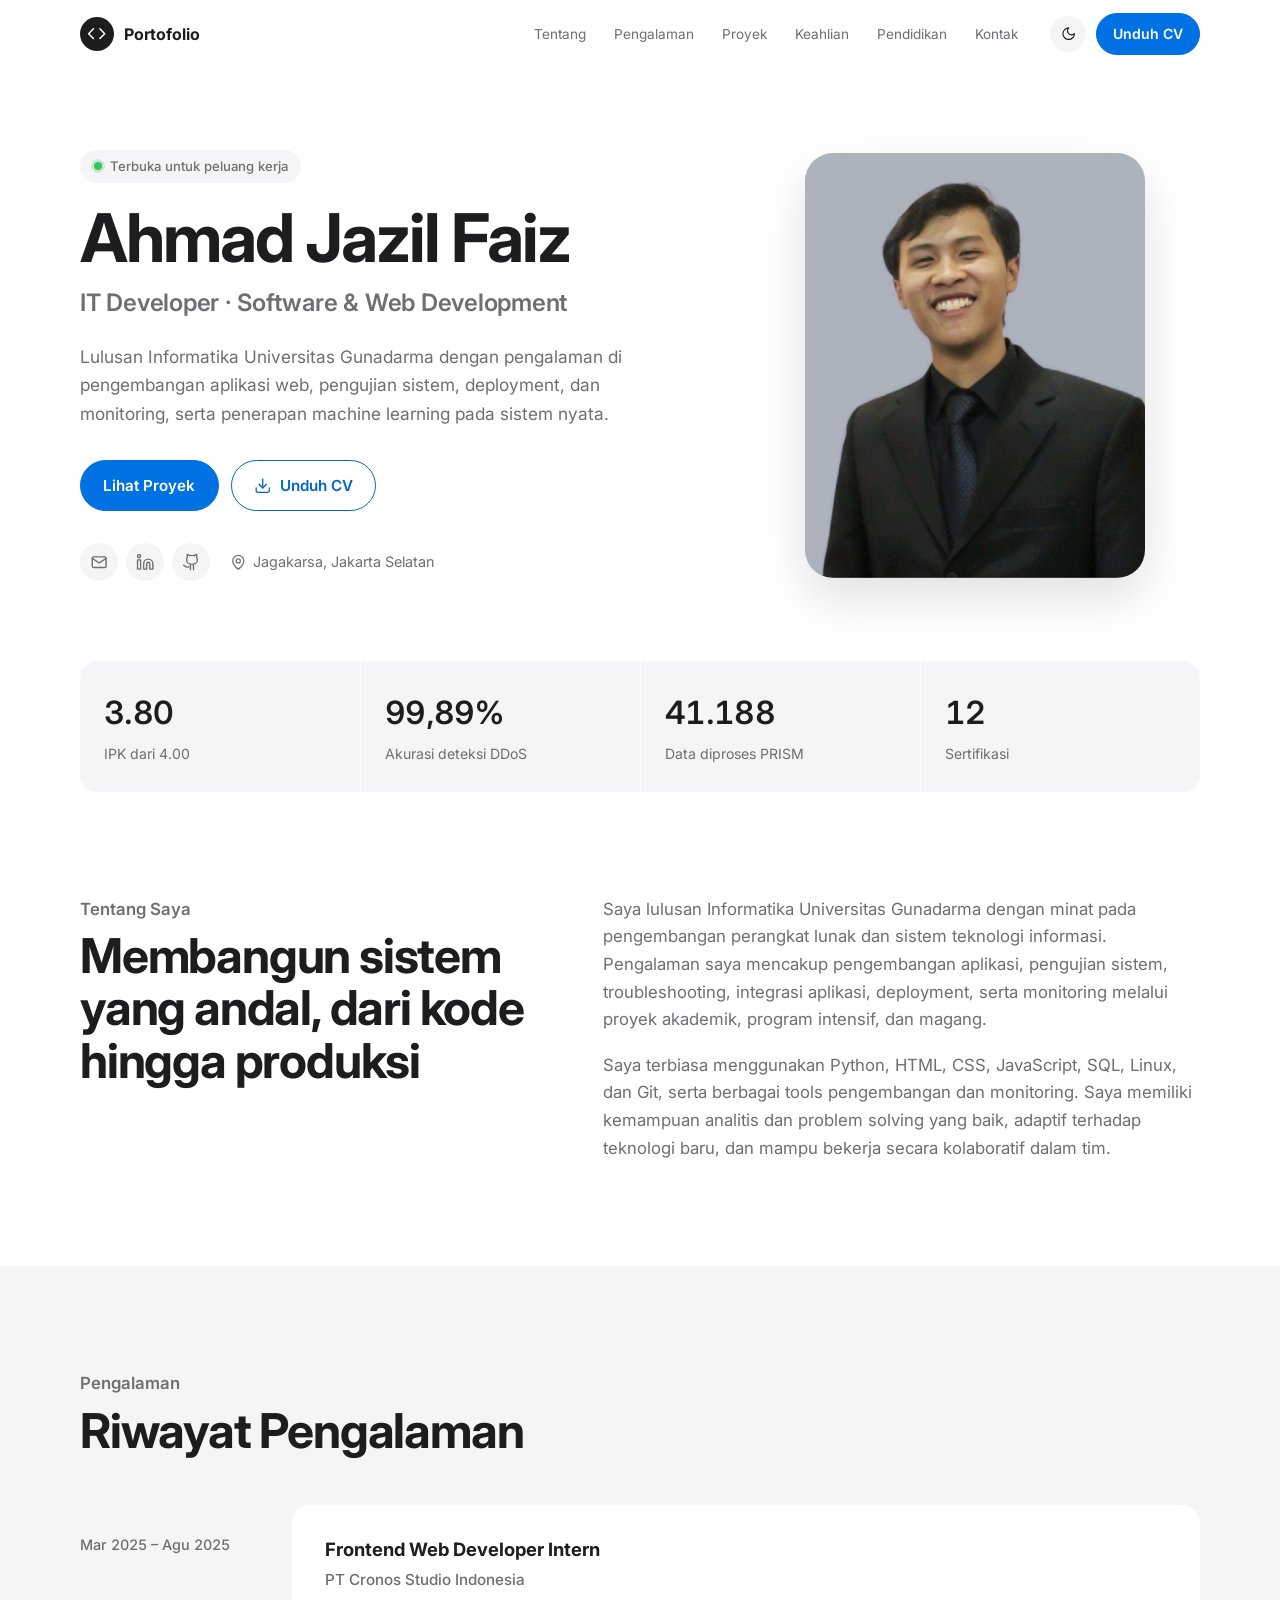
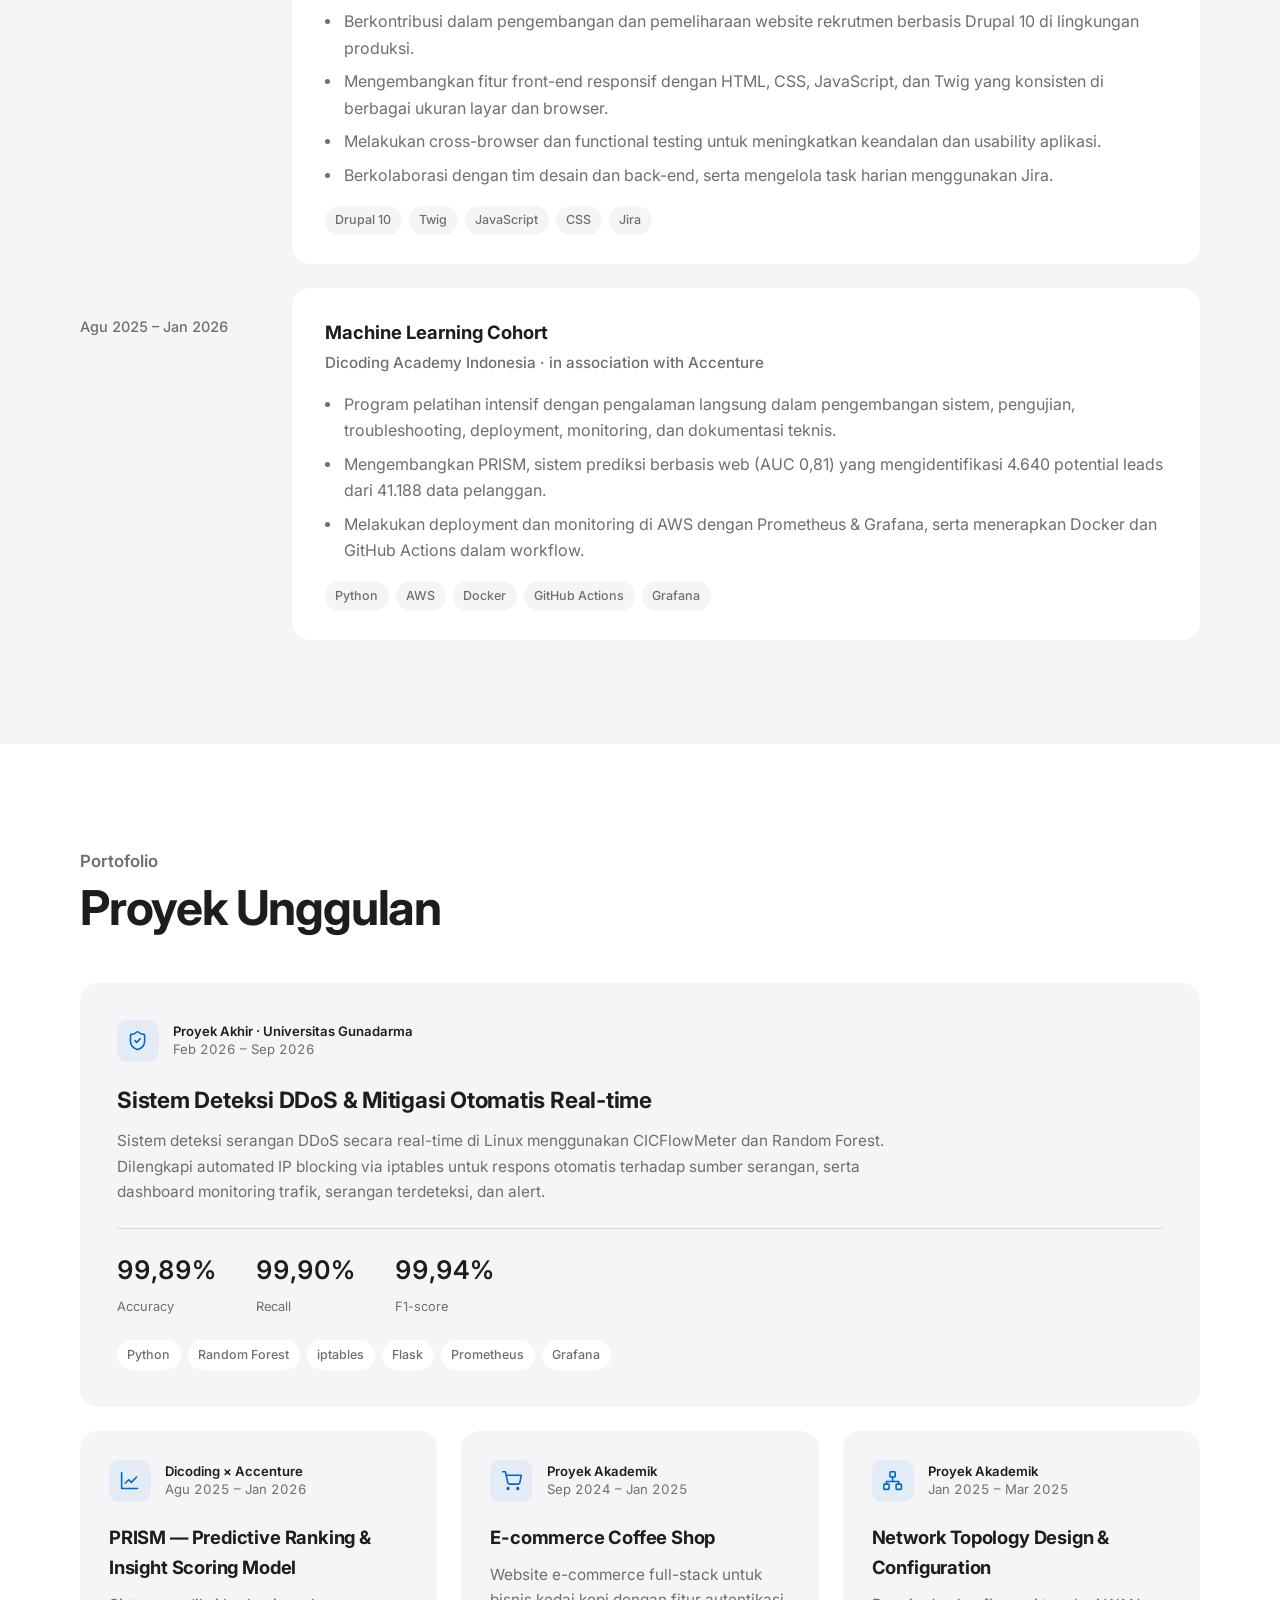
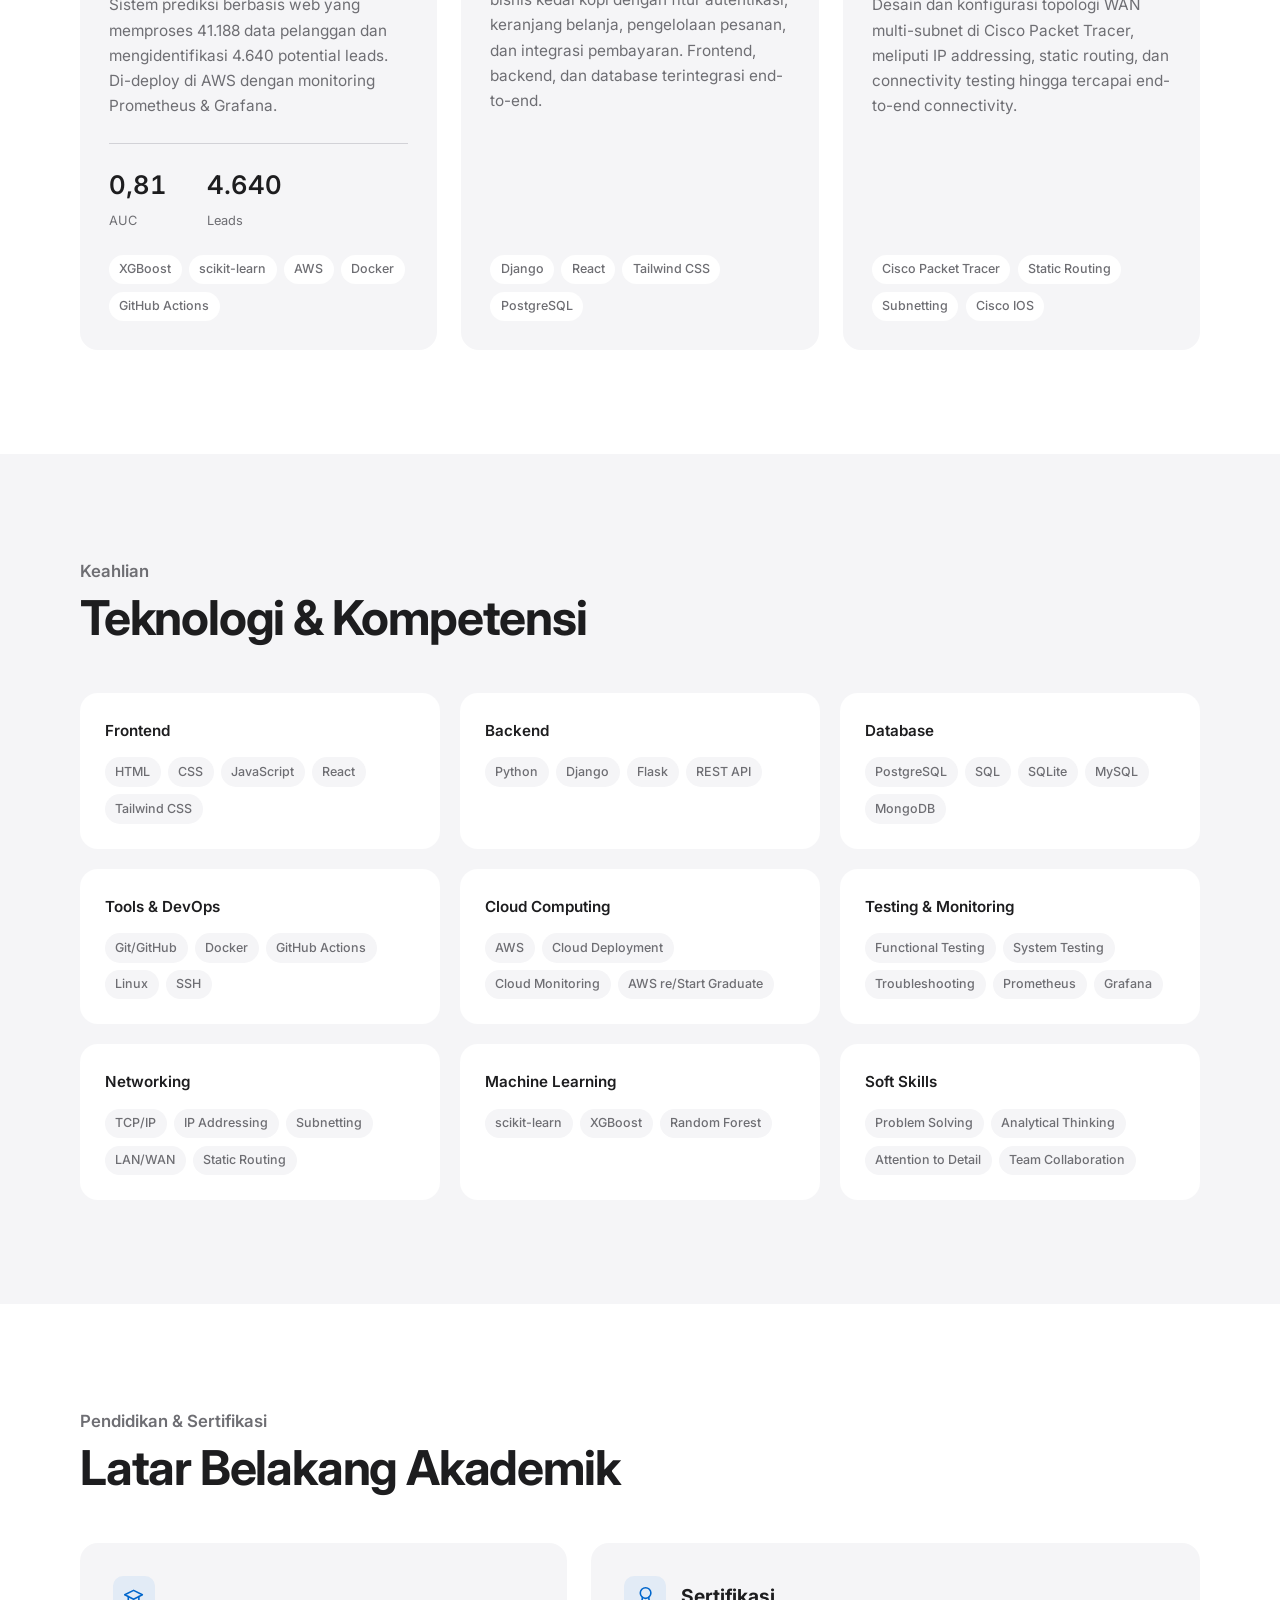
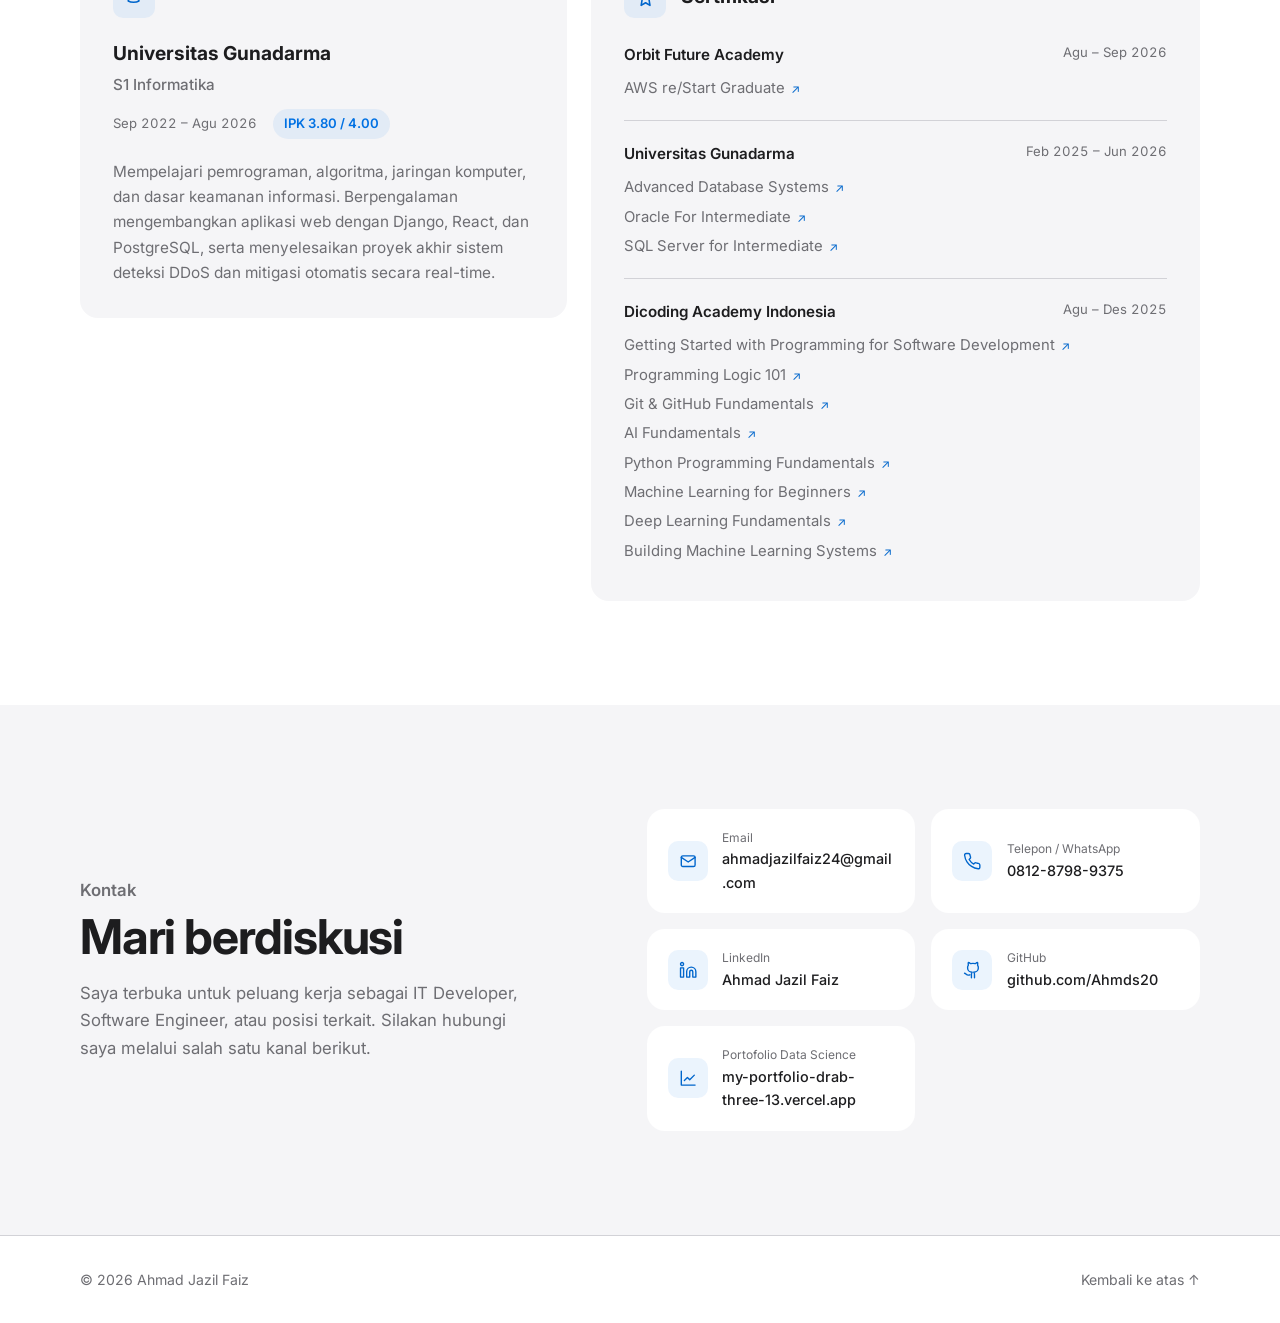
==== commit 23410774: "Tambah halaman admin untuk mengelola konten portofolio - Pindahkan semua konten ke data/content.json" ====
--- a/index.html
+++ b/index.html
@@ -5,17 +5,22 @@
   <meta name="viewport" content="width=device-width, initial-scale=1.0" />
   <title>Ahmad Jazil Faiz — IT Developer</title>
   <meta name="description" content="Portofolio Ahmad Jazil Faiz, IT Developer lulusan Informatika Universitas Gunadarma." />
+  <meta property="og:type" content="website" />
+  <meta property="og:title" content="Ahmad Jazil Faiz — IT Developer" />
+  <meta property="og:description" content="Portofolio Ahmad Jazil Faiz, IT Developer lulusan Informatika Universitas Gunadarma." />
+  <link rel="icon" href="assets/img/favicon.svg" type="image/svg+xml" />
   <link rel="preconnect" href="https://fonts.googleapis.com" />
   <link rel="preconnect" href="https://fonts.gstatic.com" crossorigin />
   <link href="https://fonts.googleapis.com/css2?family=Inter:wght@400;500;600;700;800&family=JetBrains+Mono:wght@500&display=swap" rel="stylesheet" />
   <script>
     // Terapkan tema sebelum halaman dirender agar tidak berkedip
     (function () {
-      var t = localStorage.getItem("theme") || (matchMedia("(prefers-color-scheme: dark)").matches ? "dark" : "light");
-      document.documentElement.dataset.theme = t;
+      var t;
+      try { t = localStorage.getItem("theme"); } catch (e) {}
+      document.documentElement.dataset.theme = t || (matchMedia("(prefers-color-scheme: dark)").matches ? "dark" : "light");
     })();
   </script>
-  <link rel="stylesheet" href="style.css" />
+  <link rel="stylesheet" href="css/style.css" />
 </head>
 <body>
   <!-- Kumpulan ikon SVG -->
@@ -37,6 +42,10 @@
     <symbol id="i-network" viewBox="0 0 24 24"><rect x="9" y="2" width="6" height="6" rx="1"/><rect x="2" y="16" width="6" height="6" rx="1"/><rect x="16" y="16" width="6" height="6" rx="1"/><path d="M5 16v-3h14v3M12 8v5"/></symbol>
     <symbol id="i-award" viewBox="0 0 24 24"><circle cx="12" cy="8" r="6"/><path d="M15.5 12.9 17 22l-5-3-5 3 1.5-9.1"/></symbol>
     <symbol id="i-cap" viewBox="0 0 24 24"><path d="M22 10 12 5 2 10l10 5 10-5Z"/><path d="M6 12v5c3 2 9 2 12 0v-5"/></symbol>
+    <symbol id="i-globe" viewBox="0 0 24 24"><circle cx="12" cy="12" r="10"/><path d="M2 12h20M12 2a15 15 0 0 1 0 20M12 2a15 15 0 0 0 0 20"/></symbol>
+    <symbol id="i-db" viewBox="0 0 24 24"><ellipse cx="12" cy="5" rx="9" ry="3"/><path d="M3 5v14c0 1.7 4 3 9 3s9-1.3 9-3V5"/><path d="M3 12c0 1.7 4 3 9 3s9-1.3 9-3"/></symbol>
+    <symbol id="i-mobile" viewBox="0 0 24 24"><rect x="5" y="2" width="14" height="20" rx="2"/><path d="M12 18h.01"/></symbol>
+    <symbol id="i-cpu" viewBox="0 0 24 24"><rect x="4" y="4" width="16" height="16" rx="2"/><rect x="9" y="9" width="6" height="6"/><path d="M9 1v3M15 1v3M9 20v3M15 20v3M20 9h3M20 14h3M1 9h3M1 14h3"/></symbol>
   </svg>
 
   <header class="nav">
@@ -55,294 +64,92 @@
           <svg class="icon icon-sun"><use href="#i-sun"/></svg>
           <svg class="icon icon-moon"><use href="#i-moon"/></svg>
         </button>
-        <a href="cv.pdf" class="btn btn-sm nav-cv" download>Unduh CV</a>
+        <a href="#" class="btn btn-sm nav-cv" data-bind="cv" download>Unduh CV</a>
         <button class="icon-btn nav-toggle" aria-label="Buka menu"><svg class="icon"><use href="#i-menu"/></svg></button>
       </div>
     </div>
   </header>
 
+  <!-- Seluruh konten diisi oleh js/script.js dari data/content.json.
+       Edit konten lewat halaman /admin, bukan di file ini. -->
   <main>
-    <!-- HERO -->
     <section id="hero" class="hero">
       <div class="container hero-inner">
         <div class="hero-text">
-          <span class="badge"><span class="dot"></span>Terbuka untuk peluang kerja</span>
-          <h1>Ahmad Jazil Faiz</h1>
-          <p class="hero-role">IT Developer · Software &amp; Web Development</p>
-          <p class="lead">
-            Lulusan Informatika Universitas Gunadarma dengan pengalaman di pengembangan aplikasi web,
-            pengujian sistem, deployment, dan monitoring, serta penerapan machine learning pada sistem nyata.
-          </p>
+          <span class="badge" data-bind="status" hidden><span class="dot"></span><span data-bind="statusText"></span></span>
+          <h1 data-bind="nama"></h1>
+          <p class="hero-role" data-bind="peran"></p>
+          <p class="lead" data-bind="ringkasan"></p>
           <div class="hero-cta">
             <a href="#proyek" class="btn">Lihat Proyek</a>
-            <a href="cv.pdf" class="btn btn-outline" download><svg class="icon"><use href="#i-download"/></svg>Unduh CV</a>
+            <a href="#" class="btn btn-outline" data-bind="cv" download><svg class="icon"><use href="#i-download"/></svg>Unduh CV</a>
           </div>
-          <div class="hero-social">
-            <a href="https://www.linkedin.com/in/ahmad-jazil-faiz-956788245/" target="_blank" rel="noopener" aria-label="LinkedIn"><svg class="icon"><use href="#i-linkedin"/></svg></a>
-            <a href="https://github.com/Ahmds20" target="_blank" rel="noopener" aria-label="GitHub"><svg class="icon"><use href="#i-github"/></svg></a>
-            <a href="mailto:ahmadjazilfaiz24@gmail.com" aria-label="Email"><svg class="icon"><use href="#i-mail"/></svg></a>
-            <span class="hero-loc"><svg class="icon"><use href="#i-pin"/></svg>Jagakarsa, Jakarta Selatan</span>
-          </div>
+          <div class="hero-social" data-list="heroSocial"></div>
         </div>
         <div class="hero-photo">
-          <div class="photo-frame">
-            <img src="1763309756402.jpg" alt="Foto Ahmad Jazil Faiz" />
-          </div>
+          <div class="photo-frame"><img data-bind="foto" alt="" /></div>
         </div>
       </div>
-
-      <div class="container">
-        <div class="stats">
-          <div class="stat"><strong>3.80</strong><span>IPK dari 4.00</span></div>
-          <div class="stat"><strong>99,89%</strong><span>Akurasi deteksi DDoS</span></div>
-          <div class="stat"><strong>41.188</strong><span>Data diproses PRISM</span></div>
-          <div class="stat"><strong>12</strong><span>Sertifikasi</span></div>
-        </div>
-      </div>
+      <div class="container"><div class="stats" data-list="statistik"></div></div>
     </section>
 
-    <!-- TENTANG -->
     <section id="tentang" class="section">
       <div class="container about-grid">
         <div>
           <p class="eyebrow">Tentang Saya</p>
-          <h2 class="section-title">Membangun sistem yang andal, dari kode hingga produksi</h2>
+          <h2 class="section-title" data-bind="tentangJudul"></h2>
         </div>
-        <div class="about-text">
-          <p>
-            Saya lulusan Informatika Universitas Gunadarma dengan minat pada pengembangan perangkat lunak dan
-            sistem teknologi informasi. Pengalaman saya mencakup pengembangan aplikasi, pengujian sistem,
-            troubleshooting, integrasi aplikasi, deployment, serta monitoring melalui proyek akademik,
-            program intensif, dan magang.
-          </p>
-          <p>
-            Saya terbiasa menggunakan Python, HTML, CSS, JavaScript, SQL, Linux, dan Git, serta berbagai tools
-            pengembangan dan monitoring. Saya memiliki kemampuan analitis dan problem solving yang baik,
-            adaptif terhadap teknologi baru, dan mampu bekerja secara kolaboratif dalam tim.
-          </p>
-        </div>
+        <div class="about-text" data-list="tentang"></div>
       </div>
     </section>
 
-    <!-- PENGALAMAN -->
     <section id="pengalaman" class="section section-alt">
       <div class="container">
         <p class="eyebrow">Pengalaman</p>
         <h2 class="section-title">Riwayat Pengalaman</h2>
-        <div class="timeline">
-          <article class="timeline-item reveal">
-            <div class="timeline-date">Mar 2025 – Agu 2025</div>
-            <div class="timeline-body">
-              <h3>Frontend Web Developer Intern</h3>
-              <p class="org">PT Cronos Studio Indonesia</p>
-              <ul>
-                <li>Berkontribusi dalam pengembangan dan pemeliharaan website rekrutmen berbasis Drupal 10 di lingkungan produksi.</li>
-                <li>Mengembangkan fitur front-end responsif dengan HTML, CSS, JavaScript, dan Twig yang konsisten di berbagai ukuran layar dan browser.</li>
-                <li>Melakukan cross-browser dan functional testing untuk meningkatkan keandalan dan usability aplikasi.</li>
-                <li>Berkolaborasi dengan tim desain dan back-end, serta mengelola task harian menggunakan Jira.</li>
-              </ul>
-              <div class="tags"><span>Drupal 10</span><span>Twig</span><span>JavaScript</span><span>CSS</span><span>Jira</span></div>
-            </div>
-          </article>
-
-          <article class="timeline-item reveal">
-            <div class="timeline-date">Agu 2025 – Jan 2026</div>
-            <div class="timeline-body">
-              <h3>Machine Learning Cohort</h3>
-              <p class="org">Dicoding Academy Indonesia · in association with Accenture</p>
-              <ul>
-                <li>Program pelatihan intensif dengan pengalaman langsung dalam pengembangan sistem, pengujian, troubleshooting, deployment, monitoring, dan dokumentasi teknis.</li>
-                <li>Mengembangkan PRISM, sistem prediksi berbasis web (AUC 0,81) yang mengidentifikasi 4.640 potential leads dari 41.188 data pelanggan.</li>
-                <li>Melakukan deployment dan monitoring di AWS dengan Prometheus &amp; Grafana, serta menerapkan Docker dan GitHub Actions dalam workflow.</li>
-              </ul>
-              <div class="tags"><span>Python</span><span>AWS</span><span>Docker</span><span>GitHub Actions</span><span>Grafana</span></div>
-            </div>
-          </article>
-        </div>
+        <div class="timeline" data-list="pengalaman"></div>
       </div>
     </section>
 
-    <!-- PROYEK -->
     <section id="proyek" class="section">
       <div class="container">
         <p class="eyebrow">Portofolio</p>
         <h2 class="section-title">Proyek Unggulan</h2>
-        <div class="projects">
-          <article class="project-card featured reveal">
-            <div class="project-head">
-              <span class="project-icon"><svg class="icon"><use href="#i-shield"/></svg></span>
-              <div>
-                <span class="project-label">Proyek Akhir · Universitas Gunadarma</span>
-                <span class="date">Feb 2026 – Sep 2026</span>
-              </div>
-            </div>
-            <h3>Sistem Deteksi DDoS &amp; Mitigasi Otomatis Real-time</h3>
-            <p>
-              Sistem deteksi serangan DDoS secara real-time di Linux menggunakan CICFlowMeter dan Random Forest.
-              Dilengkapi automated IP blocking via iptables untuk respons otomatis terhadap sumber serangan, serta
-              dashboard monitoring trafik, serangan terdeteksi, dan alert.
-            </p>
-            <div class="metrics">
-              <div><strong>99,89%</strong><span>Accuracy</span></div>
-              <div><strong>99,90%</strong><span>Recall</span></div>
-              <div><strong>99,94%</strong><span>F1-score</span></div>
-            </div>
-            <div class="tags"><span>Python</span><span>Random Forest</span><span>iptables</span><span>Flask</span><span>Prometheus</span><span>Grafana</span></div>
-          </article>
-
-          <article class="project-card reveal">
-            <div class="project-head">
-              <span class="project-icon"><svg class="icon"><use href="#i-chart"/></svg></span>
-              <div>
-                <span class="project-label">Dicoding × Accenture</span>
-                <span class="date">Agu 2025 – Jan 2026</span>
-              </div>
-            </div>
-            <h3>PRISM — Predictive Ranking &amp; Insight Scoring Model</h3>
-            <p>
-              Sistem prediksi berbasis web yang memproses 41.188 data pelanggan dan mengidentifikasi 4.640
-              potential leads. Di-deploy di AWS dengan monitoring Prometheus &amp; Grafana.
-            </p>
-            <div class="metrics">
-              <div><strong>0,81</strong><span>AUC</span></div>
-              <div><strong>4.640</strong><span>Leads</span></div>
-            </div>
-            <div class="tags"><span>XGBoost</span><span>scikit-learn</span><span>AWS</span><span>Docker</span><span>GitHub Actions</span></div>
-          </article>
-
-          <article class="project-card reveal">
-            <div class="project-head">
-              <span class="project-icon"><svg class="icon"><use href="#i-cart"/></svg></span>
-              <div>
-                <span class="project-label">Proyek Akademik</span>
-                <span class="date">Sep 2024 – Jan 2025</span>
-              </div>
-            </div>
-            <h3>E-commerce Coffee Shop</h3>
-            <p>
-              Website e-commerce full-stack untuk bisnis kedai kopi dengan fitur autentikasi, keranjang belanja,
-              pengelolaan pesanan, dan integrasi pembayaran. Frontend, backend, dan database terintegrasi end-to-end.
-            </p>
-            <div class="tags"><span>Django</span><span>React</span><span>Tailwind CSS</span><span>PostgreSQL</span></div>
-          </article>
-
-          <article class="project-card reveal">
-            <div class="project-head">
-              <span class="project-icon"><svg class="icon"><use href="#i-network"/></svg></span>
-              <div>
-                <span class="project-label">Proyek Akademik</span>
-                <span class="date">Jan 2025 – Mar 2025</span>
-              </div>
-            </div>
-            <h3>Network Topology Design &amp; Configuration</h3>
-            <p>
-              Desain dan konfigurasi topologi WAN multi-subnet di Cisco Packet Tracer, meliputi IP addressing,
-              static routing, dan connectivity testing hingga tercapai end-to-end connectivity.
-            </p>
-            <div class="tags"><span>Cisco Packet Tracer</span><span>Static Routing</span><span>Subnetting</span><span>Cisco IOS</span></div>
-          </article>
-        </div>
+        <div class="projects" data-list="proyek"></div>
       </div>
     </section>
 
-    <!-- KEAHLIAN -->
     <section id="skills" class="section section-alt">
       <div class="container">
         <p class="eyebrow">Keahlian</p>
         <h2 class="section-title">Teknologi &amp; Kompetensi</h2>
-        <div class="skills-grid">
-          <div class="skill-group reveal"><h4>Frontend</h4><div class="tags"><span>HTML</span><span>CSS</span><span>JavaScript</span><span>React</span><span>Tailwind CSS</span></div></div>
-          <div class="skill-group reveal"><h4>Backend</h4><div class="tags"><span>Python</span><span>Django</span><span>Flask</span><span>REST API</span></div></div>
-          <div class="skill-group reveal"><h4>Database</h4><div class="tags"><span>PostgreSQL</span><span>SQL</span><span>SQLite</span><span>MySQL</span><span>MongoDB</span></div></div>
-          <div class="skill-group reveal"><h4>Tools &amp; DevOps</h4><div class="tags"><span>Git/GitHub</span><span>Docker</span><span>GitHub Actions</span><span>Linux</span><span>SSH</span></div></div>
-          <div class="skill-group reveal"><h4>Cloud Computing</h4><div class="tags"><span>AWS</span><span>Cloud Deployment</span><span>Cloud Monitoring</span><span>AWS re/Start Graduate</span></div></div>
-          <div class="skill-group reveal"><h4>Testing &amp; Monitoring</h4><div class="tags"><span>Functional Testing</span><span>System Testing</span><span>Troubleshooting</span><span>Prometheus</span><span>Grafana</span></div></div>
-          <div class="skill-group reveal"><h4>Networking</h4><div class="tags"><span>TCP/IP</span><span>IP Addressing</span><span>Subnetting</span><span>LAN/WAN</span><span>Static Routing</span></div></div>
-          <div class="skill-group reveal"><h4>Machine Learning</h4><div class="tags"><span>scikit-learn</span><span>XGBoost</span><span>Random Forest</span></div></div>
-          <div class="skill-group reveal"><h4>Soft Skills</h4><div class="tags"><span>Problem Solving</span><span>Analytical Thinking</span><span>Attention to Detail</span><span>Team Collaboration</span></div></div>
-        </div>
+        <div class="skills-grid" data-list="keahlian"></div>
       </div>
     </section>
 
-    <!-- PENDIDIKAN & SERTIFIKASI -->
     <section id="pendidikan" class="section">
       <div class="container">
         <p class="eyebrow">Pendidikan &amp; Sertifikasi</p>
         <h2 class="section-title">Latar Belakang Akademik</h2>
         <div class="edu-grid">
-          <article class="edu-card reveal">
-            <span class="project-icon"><svg class="icon"><use href="#i-cap"/></svg></span>
-            <h3>Universitas Gunadarma</h3>
-            <p class="org">S1 Informatika</p>
-            <div class="edu-meta"><span class="date">Sep 2022 – Agu 2026</span><span class="gpa">IPK 3.80 / 4.00</span></div>
-            <p class="edu-desc">
-              Mempelajari pemrograman, algoritma, jaringan komputer, dan dasar keamanan informasi.
-              Berpengalaman mengembangkan aplikasi web dengan Django, React, dan PostgreSQL, serta
-              menyelesaikan proyek akhir sistem deteksi DDoS dan mitigasi otomatis secara real-time.
-            </p>
-          </article>
+          <div class="edu-list" data-list="pendidikan"></div>
           <div class="certs reveal">
             <div class="certs-head"><span class="project-icon"><svg class="icon"><use href="#i-award"/></svg></span><h3>Sertifikasi</h3></div>
-            <div class="cert-group">
-              <h4>Orbit Future Academy <span class="date">Agu – Sep 2026</span></h4>
-              <ul><li><a href="https://www.credly.com/badges/8242b035-b5fb-4111-b411-050e08291036/public_url" target="_blank" rel="noopener">AWS re/Start Graduate</a></li></ul>
-            </div>
-            <div class="cert-group">
-              <h4>Universitas Gunadarma <span class="date">Feb 2025 – Jun 2026</span></h4>
-              <ul>
-                <li><a href="https://drive.google.com/file/d/1NTmFYGc4vMSnbFoEazwHnNgPlgcLvulC/view?usp=sharing" target="_blank" rel="noopener">Advanced Database Systems</a></li>
-                <li><a href="https://drive.google.com/file/d/11QfLjUr6qShkJbFeNOu58IWJz-HAtdFd/view?usp=sharing" target="_blank" rel="noopener">Oracle For Intermediate</a></li>
-                <li><a href="https://drive.google.com/file/d/10Iyzwb3wk_gxAEFOaexI-Zanx8SUVtiV/view?usp=sharing" target="_blank" rel="noopener">SQL Server for Intermediate</a></li>
-              </ul>
-            </div>
-            <div class="cert-group">
-              <h4>Dicoding Academy Indonesia <span class="date">Agu – Des 2025</span></h4>
-              <ul>
-                <li><a href="https://www.dicoding.com/certificates/1RXYQMRJKZVM" target="_blank" rel="noopener">Getting Started with Programming for Software Development</a></li>
-                <li><a href="https://www.dicoding.com/certificates/RVZKGK4RQXD5" target="_blank" rel="noopener">Programming Logic 101</a></li>
-                <li><a href="https://www.dicoding.com/certificates/1RXYQO42QZVM" target="_blank" rel="noopener">Git &amp; GitHub Fundamentals</a></li>
-                <li><a href="https://www.dicoding.com/certificates/6RPNG1558Z2M" target="_blank" rel="noopener">AI Fundamentals</a></li>
-                <li><a href="https://www.dicoding.com/certificates/L4PQ21V12ZO1" target="_blank" rel="noopener">Python Programming Fundamentals</a></li>
-                <li><a href="https://www.dicoding.com/certificates/07Z6J0Y7JXQR" target="_blank" rel="noopener">Machine Learning for Beginners</a></li>
-                <li><a href="https://www.dicoding.com/certificates/GRX5JM29YX0M" target="_blank" rel="noopener">Deep Learning Fundamentals</a></li>
-                <li><a href="https://www.dicoding.com/certificates/MRZM67M6RPYQ" target="_blank" rel="noopener">Building Machine Learning Systems</a></li>
-              </ul>
-            </div>
+            <div data-list="sertifikasi"></div>
           </div>
         </div>
       </div>
     </section>
 
-    <!-- KONTAK -->
     <section id="kontak" class="section contact">
       <div class="container">
         <div class="contact-box">
           <div>
             <p class="eyebrow">Kontak</p>
-            <h2 class="section-title">Mari berdiskusi</h2>
-            <p class="contact-lead">
-              Saya terbuka untuk peluang kerja sebagai IT Developer, Software Engineer, atau posisi terkait.
-              Silakan hubungi saya melalui salah satu kanal berikut.
-            </p>
+            <h2 class="section-title" data-bind="kontakJudul"></h2>
+            <p class="contact-lead" data-bind="kontakPengantar"></p>
           </div>
-          <div class="contact-links">
-            <a href="mailto:ahmadjazilfaiz24@gmail.com" class="contact-item">
-              <span class="contact-icon"><svg class="icon"><use href="#i-mail"/></svg></span>
-              <span><small>Email</small>ahmadjazilfaiz24@gmail.com</span>
-            </a>
-            <a href="https://wa.me/6281287989375" target="_blank" rel="noopener" class="contact-item">
-              <span class="contact-icon"><svg class="icon"><use href="#i-phone"/></svg></span>
-              <span><small>Telepon / WhatsApp</small>0812-8798-9375</span>
-            </a>
-            <a href="https://www.linkedin.com/in/ahmad-jazil-faiz-956788245/" target="_blank" rel="noopener" class="contact-item">
-              <span class="contact-icon"><svg class="icon"><use href="#i-linkedin"/></svg></span>
-              <span><small>LinkedIn</small>Ahmad Jazil Faiz</span>
-            </a>
-            <a href="https://github.com/Ahmds20" target="_blank" rel="noopener" class="contact-item">
-              <span class="contact-icon"><svg class="icon"><use href="#i-github"/></svg></span>
-              <span><small>GitHub</small>github.com/Ahmds20</span>
-            </a>
-          </div>
+          <div class="contact-links" data-list="kontak"></div>
         </div>
       </div>
     </section>
@@ -350,11 +157,11 @@
 
   <footer class="footer">
     <div class="container footer-inner">
-      <p>© <span id="year"></span> Ahmad Jazil Faiz</p>
+      <p>© <span id="year"></span> <span data-bind="nama"></span></p>
       <a href="#hero">Kembali ke atas ↑</a>
     </div>
   </footer>
 
-  <script src="script.js"></script>
+  <script src="js/script.js"></script>
 </body>
 </html>
--- a/css/style.css
+++ b/css/style.css
@@ -0,0 +1,300 @@
+/* Tema terang (default) — palet ala apple.com */
+:root {
+  --bg: #ffffff;
+  --bg-alt: #f5f5f7;
+  --card: #f5f5f7;          /* kartu abu-abu di atas section putih */
+  --card-border: transparent;
+  --tag-bg: #ffffff;
+  --border: #d2d2d7;
+  --text: #1d1d1f;
+  --muted: #6e6e73;
+  --accent: #0071e3;
+  --accent-hover: #0077ed;
+  --link: #0066cc;
+  --accent-soft: rgba(0, 113, 227, .08);
+  --on-accent: #ffffff;
+  --success: #34c759;
+  --shadow: none;
+  --shadow-hover: 0 4px 24px rgba(0, 0, 0, .08);
+  --nav-bg: rgba(255, 255, 255, .72);
+  --radius: 18px;
+}
+/* Di section abu-abu, kartunya putih */
+.section-alt, .contact { --card: #ffffff; --tag-bg: #f5f5f7; }
+
+/* Tema gelap — hitam pekat seperti apple.com */
+[data-theme="dark"] {
+  --bg: #000000;
+  --bg-alt: #0b0b0c;
+  --card: #1d1d1f;
+  --card-border: transparent;
+  --tag-bg: #2c2c2e;
+  --border: #38383a;
+  --text: #f5f5f7;
+  --muted: #86868b;
+  --accent: #0071e3;
+  --accent-hover: #0077ed;
+  --link: #2997ff;
+  --accent-soft: rgba(41, 151, 255, .14);
+  --on-accent: #ffffff;
+  --success: #30d158;
+  --shadow: none;
+  --shadow-hover: 0 4px 24px rgba(0, 0, 0, .6);
+  --nav-bg: rgba(22, 22, 23, .8);
+}
+[data-theme="dark"] .section-alt, [data-theme="dark"] .contact { --card: #1d1d1f; --tag-bg: #2c2c2e; }
+
+* { box-sizing: border-box; margin: 0; padding: 0; }
+html { scroll-behavior: smooth; scroll-padding-top: 72px; }
+body {
+  font-family: -apple-system, BlinkMacSystemFont, "SF Pro Text", "SF Pro Display", "Inter", "Helvetica Neue", sans-serif;
+  background: var(--bg);
+  color: var(--text);
+  line-height: 1.65;
+  -webkit-font-smoothing: antialiased;
+  transition: background-color .25s, color .25s;
+}
+a { color: inherit; text-decoration: none; }
+ul { list-style: none; }
+.container { width: min(1120px, 90%); margin: 0 auto; }
+.date { font-size: .82rem; color: var(--muted); white-space: nowrap; font-variant-numeric: tabular-nums; }
+
+.icon {
+  width: 1.15em; height: 1.15em; flex-shrink: 0;
+  fill: none; stroke: currentColor; stroke-width: 1.8; stroke-linecap: round; stroke-linejoin: round;
+}
+
+/* Buttons */
+.btn {
+  display: inline-flex; align-items: center; gap: .5rem;
+  padding: .75rem 1.4rem;
+  border-radius: 980px;
+  background: var(--accent);
+  color: var(--on-accent);
+  font-weight: 600; font-size: .95rem;
+  border: 1px solid var(--accent);
+  transition: background-color .2s, border-color .2s, color .2s, box-shadow .2s;
+}
+.btn:hover { background: var(--accent-hover); border-color: var(--accent-hover); }
+.btn-outline { background: transparent; color: var(--link); border-color: var(--link); }
+.btn-outline:hover { background: var(--link); color: #fff; border-color: var(--link); }
+.btn-sm { padding: .5rem 1rem; font-size: .88rem; }
+
+.icon-btn {
+  width: 36px; height: 36px; border-radius: 50%;
+  border: none; background: var(--bg-alt); color: var(--text);
+  display: grid; place-items: center; cursor: pointer;
+  transition: background-color .2s, border-color .2s;
+}
+.icon-btn:hover { background: var(--border); }
+
+/* Nav */
+.nav {
+  position: fixed; inset: 0 0 auto 0; z-index: 50;
+  background: var(--nav-bg);
+  backdrop-filter: saturate(180%) blur(12px);
+  border-bottom: 1px solid transparent;
+  transition: border-color .25s, background-color .25s;
+}
+.nav.scrolled { border-color: var(--border); }
+.nav-inner { display: flex; align-items: center; gap: 2rem; height: 68px; }
+.logo { display: flex; align-items: center; gap: .65rem; font-weight: 700; font-size: 1rem; margin-right: auto; }
+.logo-mark {
+  width: 34px; height: 34px; border-radius: 8px;
+  display: grid; place-items: center;
+  background: var(--text); color: var(--bg); border-radius: 50%;
+  font-size: 1.05rem;
+}
+.nav-links { display: flex; align-items: center; gap: 1.75rem; font-size: .85rem; font-weight: 400; }
+.nav-links a { color: var(--muted); transition: color .2s; position: relative; }
+.nav-links a:hover, .nav-links a.active { color: var(--text); }
+.nav-links a.active::after { display: none; }
+.nav-actions { display: flex; align-items: center; gap: .6rem; }
+.nav-toggle { display: none; }
+.theme-toggle .icon-sun { display: none; }
+[data-theme="dark"] .theme-toggle .icon-sun { display: block; }
+[data-theme="dark"] .theme-toggle .icon-moon { display: none; }
+
+/* Hero */
+.hero { padding: 150px 0 0; }
+.hero-inner { display: grid; grid-template-columns: 1.35fr 1fr; gap: 4rem; align-items: center; }
+.badge {
+  display: inline-flex; align-items: center; gap: .5rem;
+  padding: .35rem .85rem; border-radius: 999px;
+  border: none; background: var(--bg-alt);
+  font-size: .82rem; font-weight: 500; color: var(--muted);
+}
+.badge .dot { width: 8px; height: 8px; border-radius: 50%; background: var(--success); box-shadow: 0 0 0 3px rgba(22, 163, 74, .18); }
+.hero h1 { font-size: clamp(2.6rem, 6vw, 4.2rem); line-height: 1.05; font-weight: 700; letter-spacing: -.03em; margin: 1.25rem 0 .6rem; }
+.hero-role { font-size: clamp(1.15rem, 2.2vw, 1.5rem); font-weight: 600; color: var(--muted); letter-spacing: -.01em; }
+.lead { color: var(--muted); font-size: 1.08rem; max-width: 560px; margin: 1.25rem 0 2rem; }
+.hero-cta { display: flex; gap: .75rem; flex-wrap: wrap; }
+.hero-social { display: flex; align-items: center; gap: .5rem; margin-top: 2rem; flex-wrap: wrap; }
+.hero-social a {
+  width: 38px; height: 38px; border-radius: 50%; display: grid; place-items: center;
+  color: var(--muted); background: var(--bg-alt); transition: color .2s, background-color .2s;
+}
+.hero-social a:hover { color: var(--link); }
+.hero-loc { display: inline-flex; align-items: center; gap: .4rem; color: var(--muted); font-size: .9rem; margin-left: .75rem; }
+.hero-photo { display: flex; justify-content: center; }
+.photo-frame {
+  position: relative; width: min(340px, 75vw); aspect-ratio: 4 / 5;
+  border-radius: 28px; overflow: hidden;
+  box-shadow: 0 20px 50px rgba(0, 0, 0, .12);
+  background: var(--bg-alt);
+}
+.photo-frame img { width: 100%; height: 100%; object-fit: cover; object-position: center 20%; display: block; }
+
+.stats {
+  display: grid; grid-template-columns: repeat(4, 1fr);
+  margin-top: 5rem;
+  border-radius: var(--radius);
+  background: var(--card);
+}
+.stat { padding: 1.6rem 1.5rem; }
+.stat + .stat { border-left: 1px solid var(--bg); }
+.stat strong { display: block; font-size: 2rem; font-weight: 600; letter-spacing: -.02em; font-variant-numeric: tabular-nums; }
+.stat span { font-size: .88rem; color: var(--muted); }
+
+/* Sections */
+.section { padding: 6.5rem 0; }
+.section-alt { background: var(--bg-alt); }
+.eyebrow { font-size: 1.05rem; font-weight: 600; color: var(--muted); margin-bottom: .4rem; }
+.section-title { font-size: clamp(2rem, 4vw, 3rem); font-weight: 700; letter-spacing: -.025em; line-height: 1.1; margin-bottom: 3rem; }
+
+/* Shared card look */
+.timeline-body, .project-card, .skill-group, .edu-card, .certs, .contact-item {
+  background: var(--card); border: 1px solid var(--card-border); border-radius: var(--radius);
+  transition: transform .3s ease, box-shadow .3s ease, background-color .25s;
+}
+
+/* About */
+.about-grid { display: grid; grid-template-columns: 1fr 1.3fr; gap: 4rem; align-items: start; }
+.about-grid .section-title { margin-bottom: 0; }
+.about-text p { color: var(--muted); font-size: 1.05rem; }
+.about-text p + p { margin-top: 1.1rem; }
+
+/* Tags */
+.tags { display: flex; flex-wrap: wrap; gap: .45rem; margin-top: 1.1rem; }
+.tags span {
+  font-size: .78rem; font-weight: 500;
+  padding: .28rem .65rem; border-radius: 6px;
+  background: var(--tag-bg); color: var(--muted);
+  border: none; border-radius: 980px;
+}
+
+/* Timeline */
+.timeline { display: grid; gap: 1.5rem; }
+.timeline-item { display: grid; grid-template-columns: 180px 1fr; gap: 2rem; }
+.timeline-date { font-size: .9rem; font-weight: 500; color: var(--muted); padding-top: 1.7rem; font-variant-numeric: tabular-nums; }
+.timeline-body { padding: 1.75rem 2rem; }
+.timeline-body h3 { font-size: 1.15rem; font-weight: 700; }
+.org { color: var(--muted); font-weight: 500; font-size: .95rem; margin: .15rem 0 1rem; }
+.timeline-body ul li { position: relative; padding-left: 1.2rem; margin-bottom: .45rem; color: var(--muted); }
+.timeline-body ul li::before { content: ""; position: absolute; left: 0; top: .7em; width: 5px; height: 5px; border-radius: 50%; background: var(--muted); }
+
+/* Projects */
+.projects { display: grid; grid-template-columns: repeat(3, 1fr); gap: 1.5rem; }
+.project-card { padding: 1.75rem; display: flex; flex-direction: column; }
+.project-card:hover, .contact-item:hover { transform: scale(1.015); box-shadow: var(--shadow-hover); }
+.project-card.featured { grid-column: 1 / -1; padding: 2.25rem; }
+.project-card.featured p { max-width: 780px; }
+.project-head { display: flex; align-items: center; gap: .9rem; margin-bottom: 1.25rem; }
+.project-head > div { display: flex; flex-direction: column; line-height: 1.35; }
+.project-label { font-size: .82rem; font-weight: 600; color: var(--text); }
+.project-icon {
+  width: 42px; height: 42px; border-radius: 10px; flex-shrink: 0;
+  display: grid; place-items: center;
+  background: var(--accent-soft); color: var(--link); font-size: 1.15rem;
+}
+.project-card h3 { font-size: 1.15rem; font-weight: 700; letter-spacing: -.01em; margin-bottom: .6rem; }
+.project-card.featured h3 { font-size: 1.4rem; }
+.project-card p { color: var(--muted); flex: 1; font-size: .96rem; }
+.project-card .tags { margin-top: 1.4rem; }
+.metrics { display: flex; gap: 2.5rem; margin-top: 1.5rem; padding-top: 1.25rem; border-top: 1px solid var(--border); flex-wrap: wrap; }
+.metrics strong { display: block; font-size: 1.6rem; font-weight: 600; color: var(--text); font-variant-numeric: tabular-nums; }
+.metrics span { font-size: .8rem; color: var(--muted); }
+
+.project-links { display: flex; gap: 1.25rem; margin-top: 1.25rem; font-size: .9rem; font-weight: 500; }
+.project-links a { display: inline-flex; align-items: center; gap: .35rem; color: var(--link); }
+.project-links a:hover { text-decoration: underline; text-underline-offset: 3px; }
+
+/* Skills */
+.skills-grid { display: grid; grid-template-columns: repeat(3, 1fr); gap: 1.25rem; }
+.skill-group { padding: 1.5rem; }
+.skill-group h4 { font-size: .95rem; font-weight: 600; }
+.skill-group .tags { margin-top: .9rem; }
+
+/* Education */
+.edu-grid { display: grid; grid-template-columns: 1fr 1.25fr; gap: 1.5rem; align-items: start; }
+.edu-list { display: grid; gap: 1.5rem; }
+.edu-card, .certs { padding: 2rem; }
+.edu-card h3, .certs h3 { font-size: 1.2rem; font-weight: 700; }
+.edu-card .project-icon { margin-bottom: 1.25rem; }
+.edu-card .org { margin-bottom: .75rem; }
+.edu-meta { display: flex; align-items: center; gap: 1rem; flex-wrap: wrap; }
+.gpa { font-size: .82rem; font-weight: 600; padding: .25rem .7rem; border-radius: 980px; background: var(--accent-soft); color: var(--accent); }
+.edu-desc { margin-top: 1.25rem; color: var(--muted); font-size: .96rem; }
+.certs-head { display: flex; align-items: center; gap: .9rem; margin-bottom: 1.5rem; }
+.cert-group + .cert-group { margin-top: 1.25rem; padding-top: 1.25rem; border-top: 1px solid var(--border); }
+.cert-group h4 { display: flex; justify-content: space-between; gap: 1rem; flex-wrap: wrap; font-size: .95rem; font-weight: 600; margin-bottom: .55rem; }
+.cert-group h4 .date { font-weight: 400; }
+.cert-group li { font-size: .93rem; margin-bottom: .3rem; }
+.cert-group li a { color: var(--muted); display: inline-flex; align-items: baseline; gap: .35rem; transition: color .2s; }
+.cert-group li a::after { content: "↗"; font-size: .8em; color: var(--link); }
+.cert-group li a:hover { color: var(--link); text-decoration: underline; text-underline-offset: 3px; }
+
+/* Contact */
+.contact { background: var(--bg-alt); }
+.contact-box { display: grid; grid-template-columns: 1fr 1.1fr; gap: 4rem; align-items: center; }
+.contact .section-title { margin-bottom: 1rem; }
+.contact-lead { color: var(--muted); font-size: 1.05rem; max-width: 440px; }
+.contact-links { display: grid; grid-template-columns: 1fr 1fr; gap: 1rem; }
+.contact-item { display: flex; align-items: center; gap: .9rem; padding: 1.1rem 1.25rem; }
+.contact-item > span:last-child { display: flex; flex-direction: column; font-size: .9rem; font-weight: 500; min-width: 0; overflow-wrap: anywhere; }
+.contact-item small { font-size: .75rem; color: var(--muted); font-weight: 400; }
+.contact-icon { width: 40px; height: 40px; border-radius: 10px; display: grid; place-items: center; background: var(--accent-soft); color: var(--link); flex-shrink: 0; }
+
+.footer { padding: 2rem 0; border-top: 1px solid var(--border); color: var(--muted); font-size: .88rem; }
+.footer-inner { display: flex; justify-content: space-between; gap: 1rem; flex-wrap: wrap; }
+.footer a:hover { color: var(--link); }
+
+.load-error { margin-top: 100px; padding: 1rem 1.25rem; border-radius: 12px; background: #fff3cd; color: #664d03; }
+[hidden] { display: none !important; }
+
+/* Reveal animation */
+.reveal { opacity: 0; transform: translateY(16px); transition: opacity .55s ease, transform .55s ease; }
+.reveal.visible { opacity: 1; transform: none; }
+
+/* Responsive */
+@media (max-width: 1000px) {
+  .projects { grid-template-columns: 1fr 1fr; }
+  .skills-grid { grid-template-columns: 1fr 1fr; }
+  .nav-links { gap: 1.25rem; }
+}
+@media (max-width: 860px) {
+  .hero { padding-top: 110px; }
+  .hero-inner, .about-grid, .edu-grid, .contact-box { grid-template-columns: 1fr; gap: 2.5rem; }
+  .hero-photo { order: -1; justify-content: flex-start; }
+  .photo-frame { width: 160px; border-radius: 16px; }
+  .stats { grid-template-columns: 1fr 1fr; margin-top: 3rem; }
+  .stat:nth-child(3) { border-left: none; }
+  .stat:nth-child(n+3) { border-top: 1px solid var(--border); }
+  .timeline-item { grid-template-columns: 1fr; gap: .5rem; }
+  .timeline-date { padding-top: 0; }
+  .nav-toggle { display: grid; }
+  .nav-cv { display: none; }
+  .nav-links {
+    position: absolute; top: 68px; left: 0; right: 0;
+    flex-direction: column; align-items: flex-start; gap: 1.1rem; padding: 1.5rem 5%;
+    background: var(--bg); border-bottom: 1px solid var(--border);
+    display: none;
+  }
+  .nav-links.open { display: flex; }
+  .nav-links a.active::after { display: none; }
+}
+@media (max-width: 600px) {
+  .projects, .skills-grid, .contact-links { grid-template-columns: 1fr; }
+  .hero-loc { margin-left: 0; width: 100%; margin-top: .5rem; }
+  .logo { font-size: 0; gap: 0; }
+}
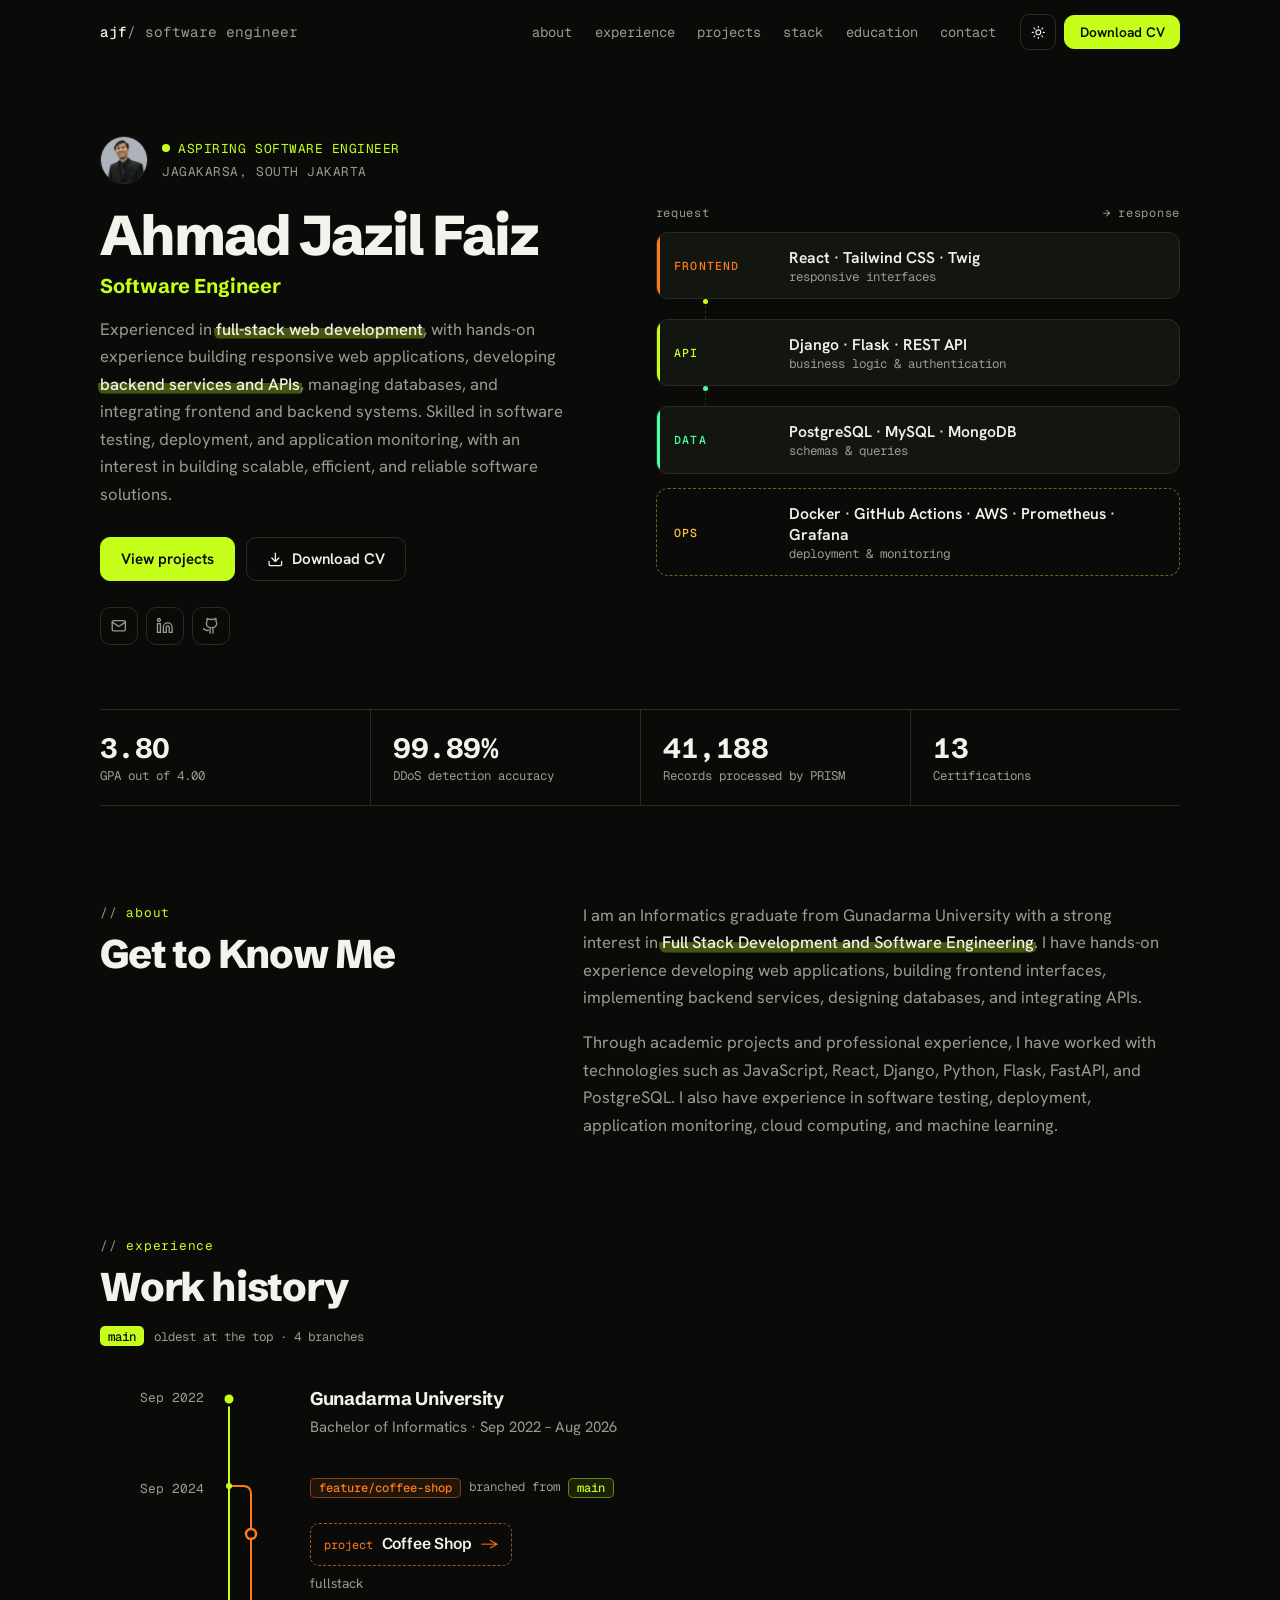
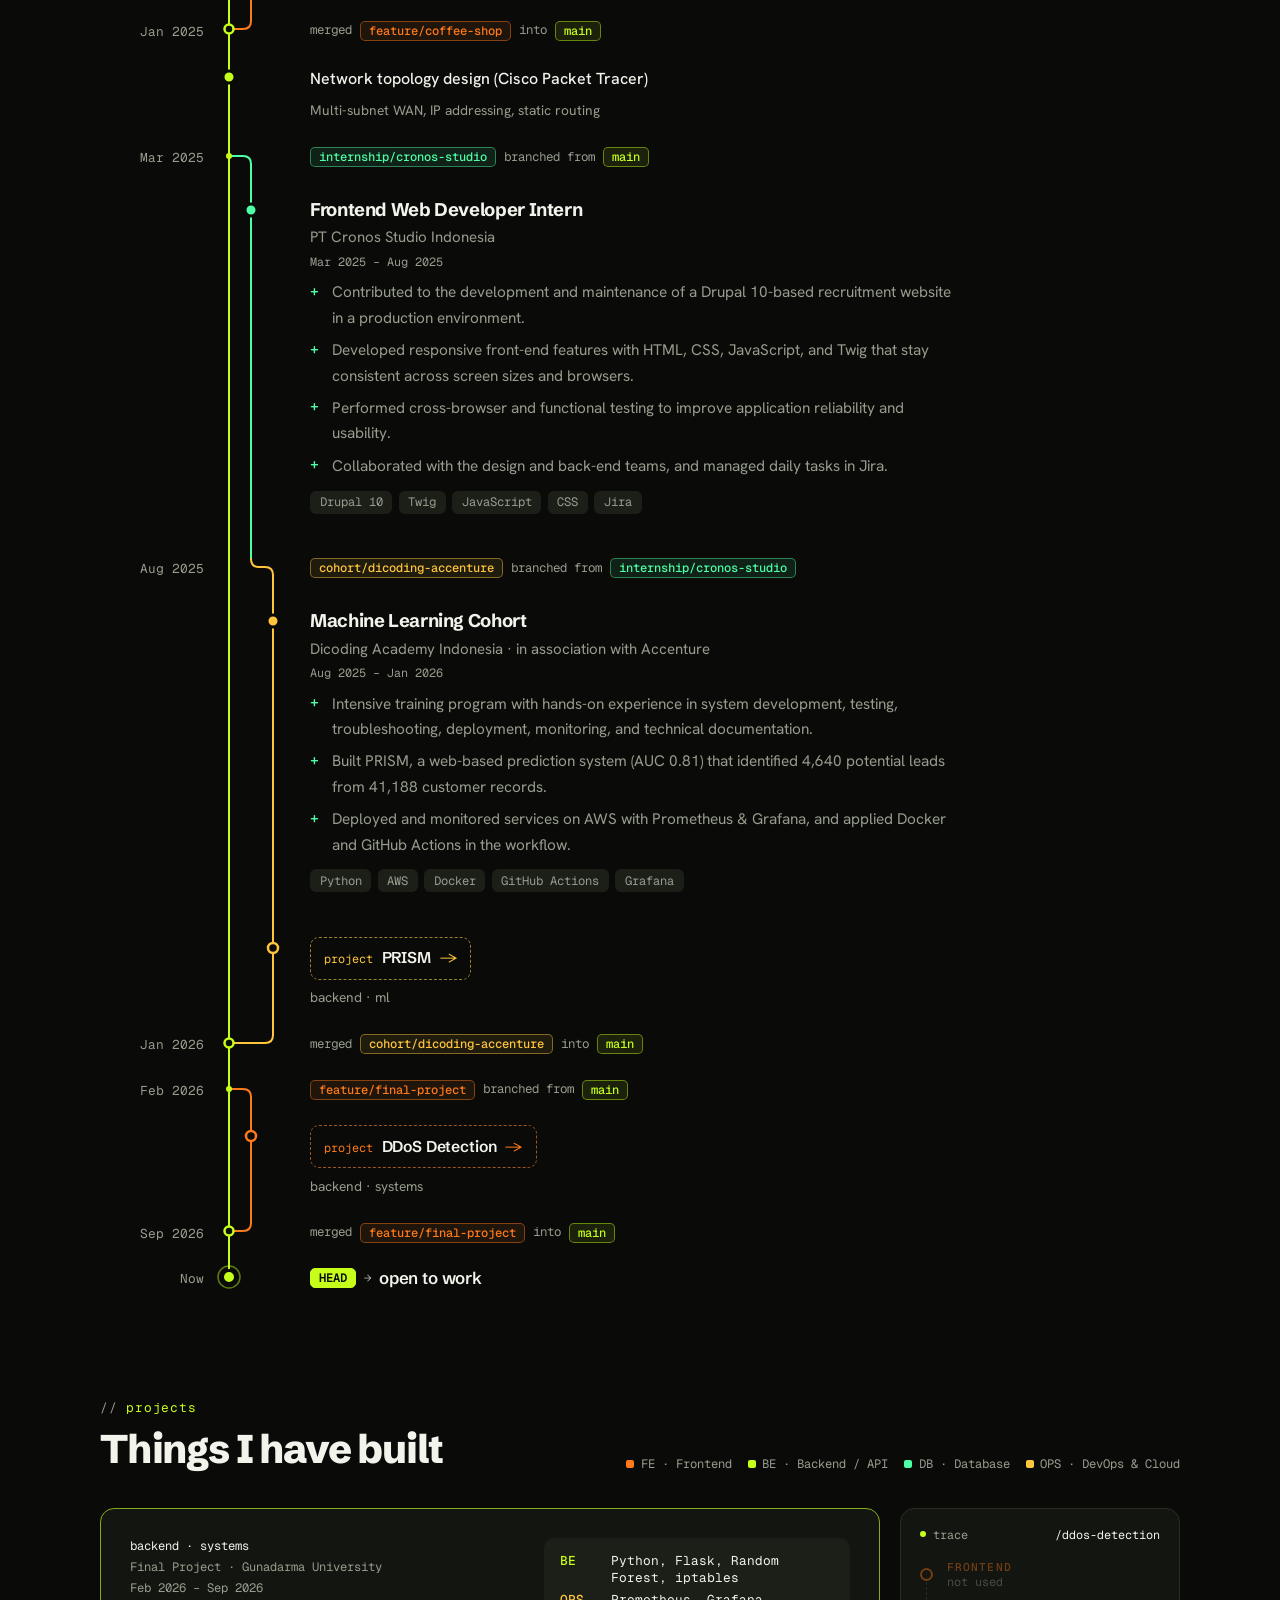
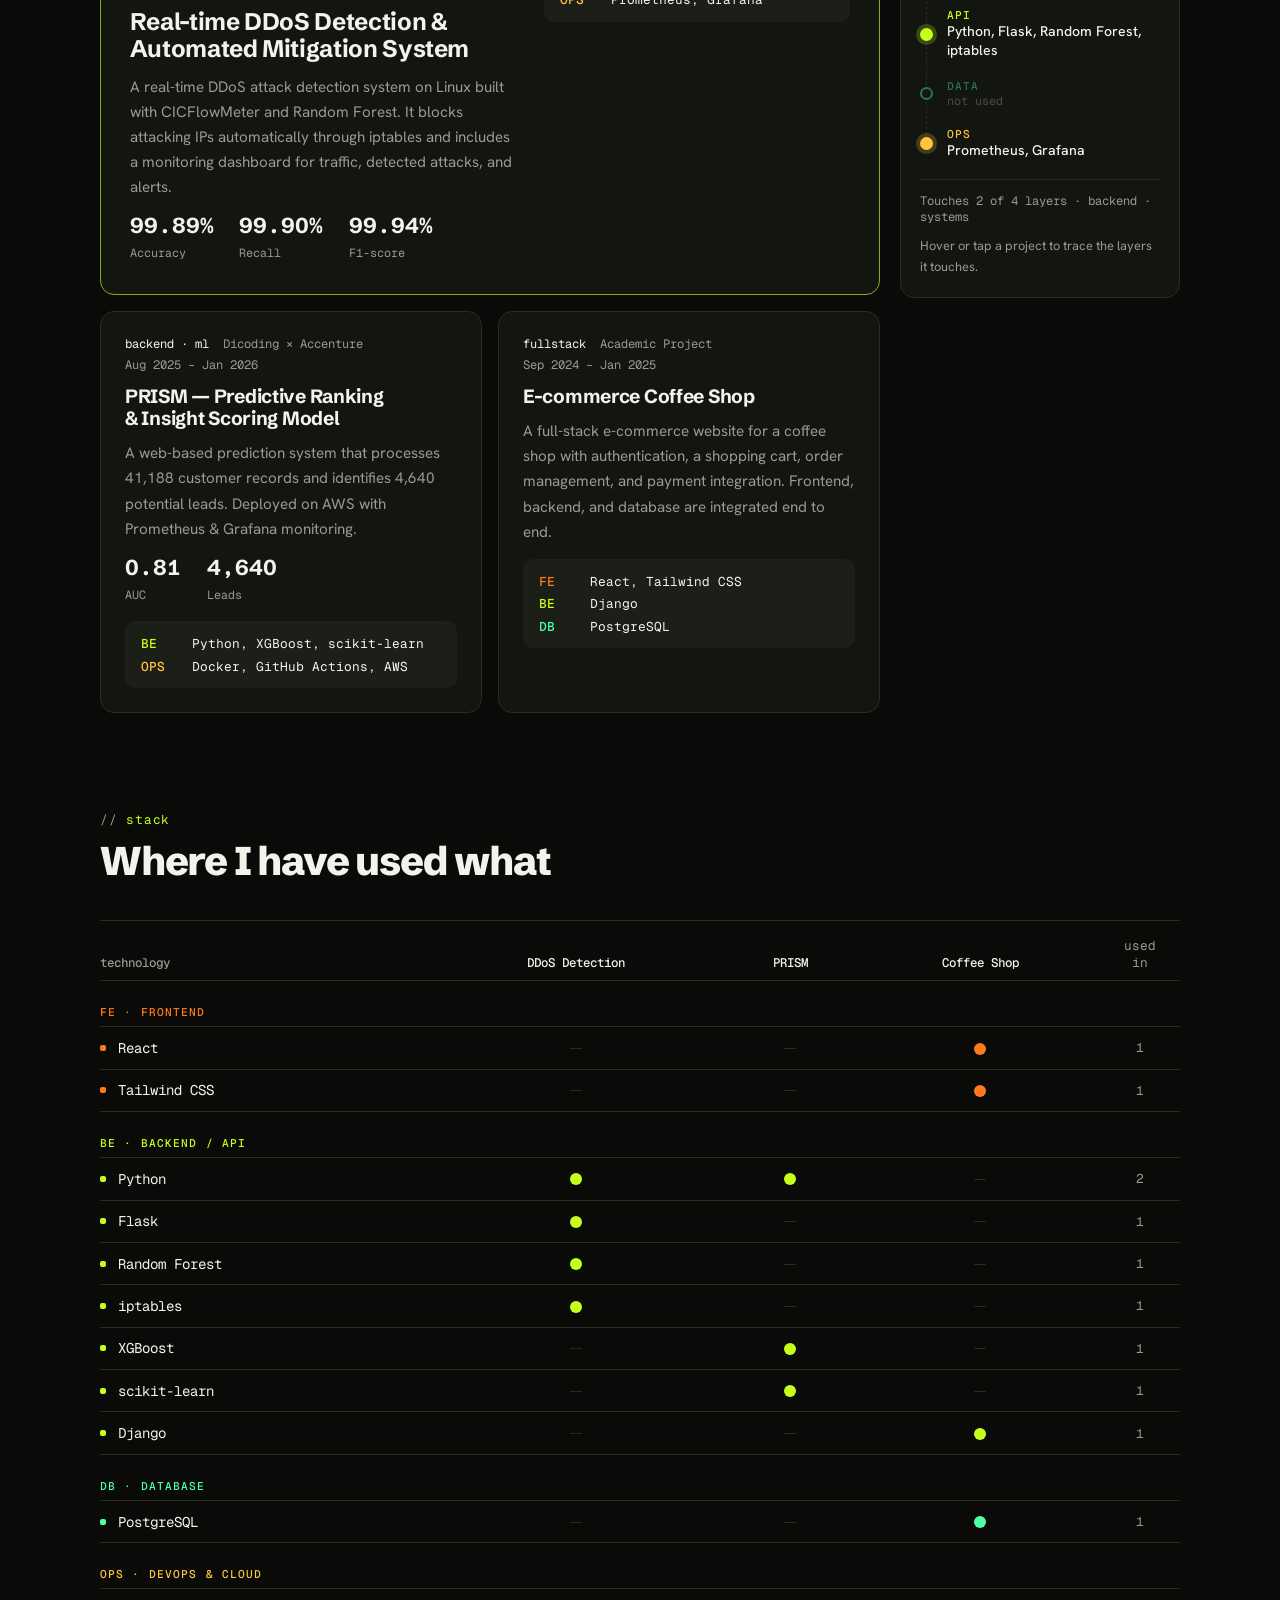
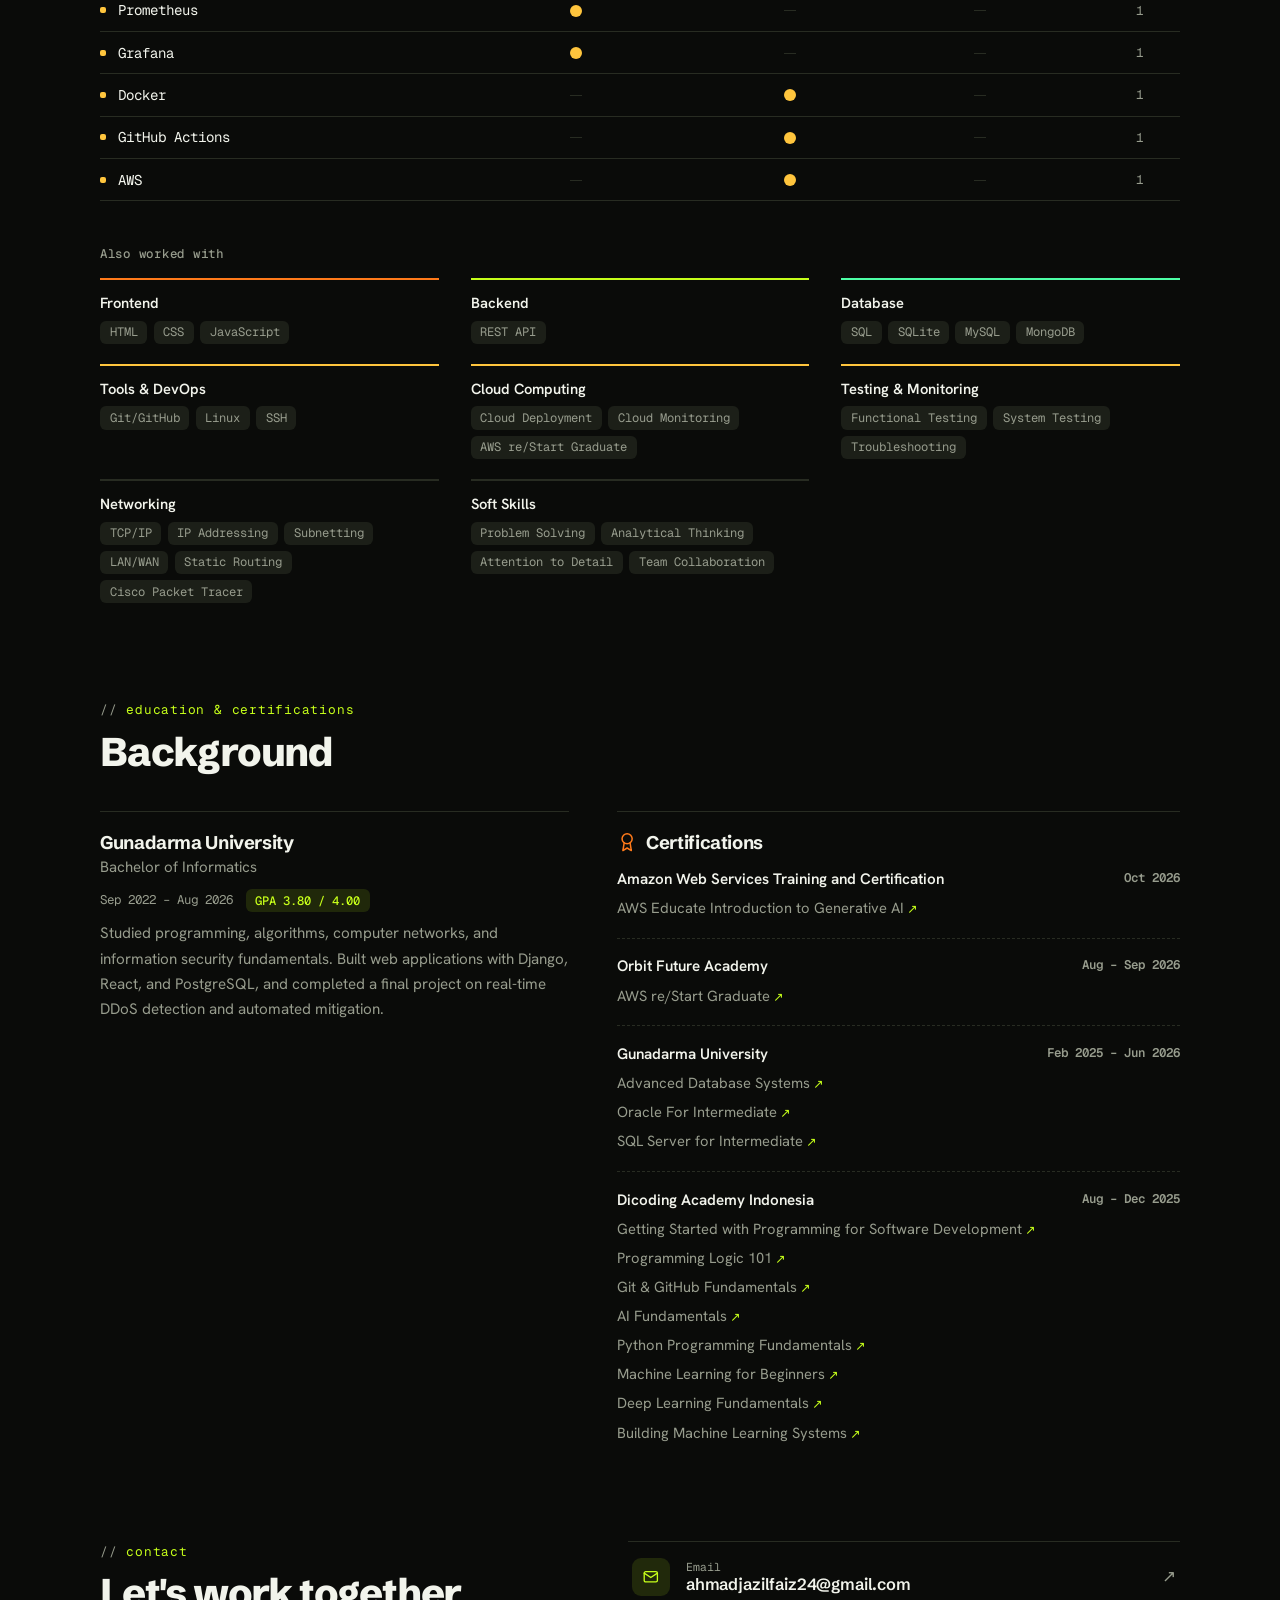
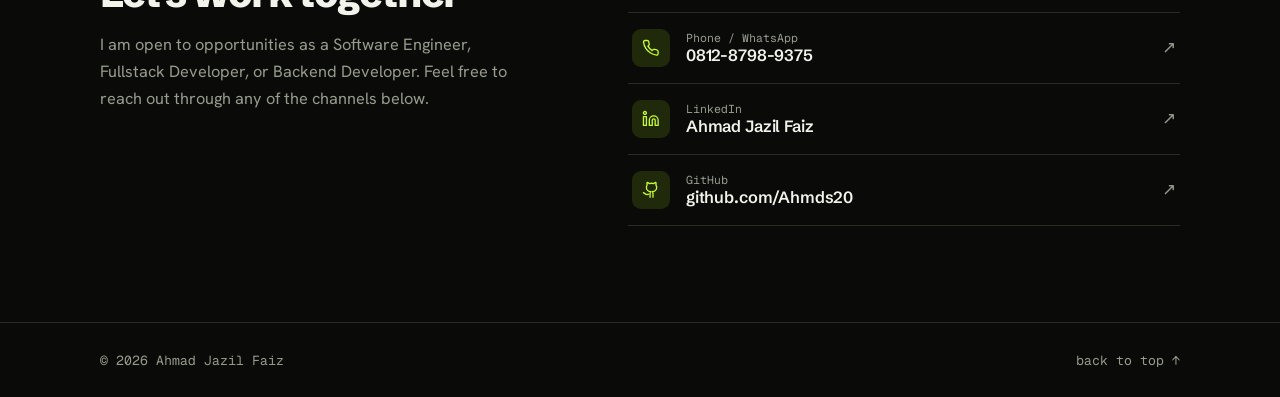
==== commit c3abe879: "Redesign portfolio for software engineer roles - New "system architecture" design: layer diagram in " ====
--- a/index.html
+++ b/index.html
@@ -1,29 +1,29 @@
 <!DOCTYPE html>
-<html lang="id">
+<html lang="en">
 <head>
   <meta charset="UTF-8" />
   <meta name="viewport" content="width=device-width, initial-scale=1.0" />
-  <title>Ahmad Jazil Faiz — IT Developer</title>
-  <meta name="description" content="Portofolio Ahmad Jazil Faiz, IT Developer lulusan Informatika Universitas Gunadarma." />
+  <title>Ahmad Jazil Faiz — Software Engineer</title>
+  <meta name="description" content="Portfolio of Ahmad Jazil Faiz, Software Engineer." />
   <meta property="og:type" content="website" />
-  <meta property="og:title" content="Ahmad Jazil Faiz — IT Developer" />
-  <meta property="og:description" content="Portofolio Ahmad Jazil Faiz, IT Developer lulusan Informatika Universitas Gunadarma." />
+  <meta property="og:title" content="Ahmad Jazil Faiz — Software Engineer" />
+  <meta property="og:description" content="Portfolio of Ahmad Jazil Faiz, Software Engineer." />
   <link rel="icon" href="assets/img/favicon.svg" type="image/svg+xml" />
   <link rel="preconnect" href="https://fonts.googleapis.com" />
   <link rel="preconnect" href="https://fonts.gstatic.com" crossorigin />
-  <link href="https://fonts.googleapis.com/css2?family=Inter:wght@400;500;600;700;800&family=JetBrains+Mono:wght@500&display=swap" rel="stylesheet" />
+  <link href="https://fonts.googleapis.com/css2?family=Schibsted+Grotesk:wght@600;700;800&family=Hanken+Grotesk:wght@400;500;600&family=Geist+Mono:wght@400;500&display=swap" rel="stylesheet" />
   <script>
-    // Terapkan tema sebelum halaman dirender agar tidak berkedip
+    // Dark is the default theme; the visitor's choice is saved in the browser
     (function () {
       var t;
       try { t = localStorage.getItem("theme"); } catch (e) {}
-      document.documentElement.dataset.theme = t || (matchMedia("(prefers-color-scheme: dark)").matches ? "dark" : "light");
+      document.documentElement.dataset.theme = t || "dark";
     })();
   </script>
   <link rel="stylesheet" href="css/style.css" />
 </head>
 <body>
-  <!-- Kumpulan ikon SVG -->
+  <!-- SVG icon set -->
   <svg width="0" height="0" style="position:absolute" aria-hidden="true">
     <symbol id="i-mail" viewBox="0 0 24 24"><rect x="3" y="5" width="18" height="14" rx="2"/><path d="m3 7 9 6 9-6"/></symbol>
     <symbol id="i-phone" viewBox="0 0 24 24"><path d="M22 16.9v3a2 2 0 0 1-2.2 2 19.8 19.8 0 0 1-8.6-3.1 19.5 19.5 0 0 1-6-6A19.8 19.8 0 0 1 2.1 4.2 2 2 0 0 1 4.1 2h3a2 2 0 0 1 2 1.7c.1.9.4 1.8.7 2.7a2 2 0 0 1-.5 2.1L8 9.8a16 16 0 0 0 6 6l1.3-1.3a2 2 0 0 1 2.1-.4c.9.3 1.8.6 2.7.7a2 2 0 0 1 1.7 2Z"/></symbol>
@@ -36,121 +36,138 @@
     <symbol id="i-moon" viewBox="0 0 24 24"><path d="M12 3a6 6 0 0 0 9 9 9 9 0 1 1-9-9Z"/></symbol>
     <symbol id="i-code" viewBox="0 0 24 24"><path d="m16 18 6-6-6-6"/><path d="m8 6-6 6 6 6"/></symbol>
     <symbol id="i-menu" viewBox="0 0 24 24"><path d="M4 6h16M4 12h16M4 18h16"/></symbol>
-    <symbol id="i-shield" viewBox="0 0 24 24"><path d="M20 13c0 5-3.5 7.5-7.7 9a1 1 0 0 1-.6 0C7.5 20.5 4 18 4 13V6a1 1 0 0 1 1-1c2 0 4.5-1.2 6.2-2.7a1.2 1.2 0 0 1 1.6 0C14.5 3.8 17 5 19 5a1 1 0 0 1 1 1Z"/><path d="m9 12 2 2 4-4"/></symbol>
     <symbol id="i-chart" viewBox="0 0 24 24"><path d="M3 3v18h18"/><path d="m7 15 4-4 3 3 6-6"/></symbol>
-    <symbol id="i-cart" viewBox="0 0 24 24"><circle cx="8" cy="21" r="1"/><circle cx="19" cy="21" r="1"/><path d="M2 2h3l2.7 12.4a2 2 0 0 0 2 1.6h9.7a2 2 0 0 0 2-1.6L23 6H6"/></symbol>
-    <symbol id="i-network" viewBox="0 0 24 24"><rect x="9" y="2" width="6" height="6" rx="1"/><rect x="2" y="16" width="6" height="6" rx="1"/><rect x="16" y="16" width="6" height="6" rx="1"/><path d="M5 16v-3h14v3M12 8v5"/></symbol>
+    <symbol id="i-globe" viewBox="0 0 24 24"><circle cx="12" cy="12" r="10"/><path d="M2 12h20M12 2a15 15 0 0 1 0 20M12 2a15 15 0 0 0 0 20"/></symbol>
     <symbol id="i-award" viewBox="0 0 24 24"><circle cx="12" cy="8" r="6"/><path d="M15.5 12.9 17 22l-5-3-5 3 1.5-9.1"/></symbol>
     <symbol id="i-cap" viewBox="0 0 24 24"><path d="M22 10 12 5 2 10l10 5 10-5Z"/><path d="M6 12v5c3 2 9 2 12 0v-5"/></symbol>
-    <symbol id="i-globe" viewBox="0 0 24 24"><circle cx="12" cy="12" r="10"/><path d="M2 12h20M12 2a15 15 0 0 1 0 20M12 2a15 15 0 0 0 0 20"/></symbol>
-    <symbol id="i-db" viewBox="0 0 24 24"><ellipse cx="12" cy="5" rx="9" ry="3"/><path d="M3 5v14c0 1.7 4 3 9 3s9-1.3 9-3V5"/><path d="M3 12c0 1.7 4 3 9 3s9-1.3 9-3"/></symbol>
-    <symbol id="i-mobile" viewBox="0 0 24 24"><rect x="5" y="2" width="14" height="20" rx="2"/><path d="M12 18h.01"/></symbol>
-    <symbol id="i-cpu" viewBox="0 0 24 24"><rect x="4" y="4" width="16" height="16" rx="2"/><rect x="9" y="9" width="6" height="6"/><path d="M9 1v3M15 1v3M9 20v3M15 20v3M20 9h3M20 14h3M1 9h3M1 14h3"/></symbol>
   </svg>
 
   <header class="nav">
     <div class="container nav-inner">
-      <a href="#hero" class="logo"><span class="logo-mark"><svg class="icon"><use href="#i-code"/></svg></span>Portofolio</a>
+      <a href="#hero" class="brand"><b>ajf</b><span>/ <span data-bind="peranPendek"></span></span></a>
       <nav class="nav-links">
-        <a href="#tentang">Tentang</a>
-        <a href="#pengalaman">Pengalaman</a>
-        <a href="#proyek">Proyek</a>
-        <a href="#skills">Keahlian</a>
-        <a href="#pendidikan">Pendidikan</a>
-        <a href="#kontak">Kontak</a>
+        <a href="#about">about</a>
+        <a href="#experience">experience</a>
+        <a href="#projects">projects</a>
+        <a href="#stack">stack</a>
+        <a href="#education">education</a>
+        <a href="#contact">contact</a>
       </nav>
       <div class="nav-actions">
-        <button class="icon-btn theme-toggle" aria-label="Ganti tema terang/gelap" title="Ganti tema">
+        <button class="icon-btn theme-toggle" aria-label="Toggle light/dark theme" title="Toggle theme">
           <svg class="icon icon-sun"><use href="#i-sun"/></svg>
           <svg class="icon icon-moon"><use href="#i-moon"/></svg>
         </button>
-        <a href="#" class="btn btn-sm nav-cv" data-bind="cv" download>Unduh CV</a>
-        <button class="icon-btn nav-toggle" aria-label="Buka menu"><svg class="icon"><use href="#i-menu"/></svg></button>
+        <a href="#" class="btn btn-sm nav-cv" data-bind="cv" download>Download CV</a>
+        <button class="icon-btn nav-toggle" aria-label="Open menu" aria-expanded="false"><svg class="icon"><use href="#i-menu"/></svg></button>
       </div>
     </div>
   </header>
 
-  <!-- Seluruh konten diisi oleh js/script.js dari data/content.json.
-       Edit konten lewat halaman /admin, bukan di file ini. -->
+  <!-- All content is rendered by js/script.js from data/content.json.
+       Edit content through the /admin page, not in this file. -->
   <main>
     <section id="hero" class="hero">
-      <div class="container hero-inner">
+      <div class="container hero-grid">
         <div class="hero-text">
-          <span class="badge" data-bind="status" hidden><span class="dot"></span><span data-bind="statusText"></span></span>
+          <div class="hero-id">
+            <img class="avatar" data-bind="foto" alt="" />
+            <p class="eyebrow">
+              <span class="open-badge" data-bind="status" hidden><span class="pulse"></span><span data-bind="statusText"></span></span>
+              <span data-bind="lokasi"></span>
+            </p>
+          </div>
           <h1 data-bind="nama"></h1>
-          <p class="hero-role" data-bind="peran"></p>
+          <p class="role" data-list="peran"></p>
           <p class="lead" data-bind="ringkasan"></p>
           <div class="hero-cta">
-            <a href="#proyek" class="btn">Lihat Proyek</a>
-            <a href="#" class="btn btn-outline" data-bind="cv" download><svg class="icon"><use href="#i-download"/></svg>Unduh CV</a>
+            <a href="#projects" class="btn">View projects</a>
+            <a href="#" class="btn btn-ghost" data-bind="cv" download><svg class="icon"><use href="#i-download"/></svg>Download CV</a>
           </div>
           <div class="hero-social" data-list="heroSocial"></div>
         </div>
-        <div class="hero-photo">
-          <div class="photo-frame"><img data-bind="foto" alt="" /></div>
-        </div>
+        <figure class="flow" aria-label="Architecture diagram: the layers I work on, from interface to deployment">
+          <figcaption class="flow-cap"><span>request</span><span>→ response</span></figcaption>
+          <div class="flow-body" data-list="arsitektur"></div>
+        </figure>
       </div>
-      <div class="container"><div class="stats" data-list="statistik"></div></div>
+      <div class="container"><dl class="stats" data-list="statistik"></dl></div>
     </section>
 
-    <section id="tentang" class="section">
-      <div class="container about-grid">
+    <section id="about" class="section">
+      <div class="container about">
         <div>
-          <p class="eyebrow">Tentang Saya</p>
+          <p class="kicker">about</p>
           <h2 class="section-title" data-bind="tentangJudul"></h2>
         </div>
         <div class="about-text" data-list="tentang"></div>
       </div>
     </section>
 
-    <section id="pengalaman" class="section section-alt">
+    <section id="experience" class="section">
       <div class="container">
-        <p class="eyebrow">Pengalaman</p>
-        <h2 class="section-title">Riwayat Pengalaman</h2>
-        <div class="timeline" data-list="pengalaman"></div>
+        <p class="kicker">experience</p>
+        <h2 class="section-title">Work history</h2>
+        <p class="branch" data-list="branch"></p>
+        <div class="ggraph" data-list="riwayat"></div>
       </div>
     </section>
 
-    <section id="proyek" class="section">
+    <section id="projects" class="section">
       <div class="container">
-        <p class="eyebrow">Portofolio</p>
-        <h2 class="section-title">Proyek Unggulan</h2>
-        <div class="projects" data-list="proyek"></div>
+        <div class="section-head">
+          <div>
+            <p class="kicker">projects</p>
+            <h2 class="section-title">Things I have built</h2>
+          </div>
+          <ul class="legend" data-list="legenda" aria-label="Layer color legend"></ul>
+        </div>
+        <div class="proj-layout">
+          <div class="projects" data-list="proyek"></div>
+          <aside class="trace" aria-live="polite" aria-label="Request trace for the selected project">
+            <div class="trace-head"><span class="trace-label">trace</span><span class="trace-route" id="trace-route"></span></div>
+            <div class="trace-body" id="trace-body">
+              <span class="trace-rail" aria-hidden="true"></span>
+              <span class="trace-dot" id="trace-dot" aria-hidden="true"></span>
+            </div>
+            <p class="trace-foot" id="trace-foot"></p>
+            <p class="trace-hint">Hover or tap a project to trace the layers it touches.</p>
+          </aside>
+        </div>
       </div>
     </section>
 
-    <section id="skills" class="section section-alt">
+    <section id="stack" class="section">
       <div class="container">
-        <p class="eyebrow">Keahlian</p>
-        <h2 class="section-title">Teknologi &amp; Kompetensi</h2>
-        <div class="skills-grid" data-list="keahlian"></div>
+        <p class="kicker">stack</p>
+        <h2 class="section-title">Where I have used what</h2>
+        <div class="matrix-wrap" data-list="matriks"></div>
+        <div class="also" data-list="lainnya"></div>
       </div>
     </section>
 
-    <section id="pendidikan" class="section">
+    <section id="education" class="section">
       <div class="container">
-        <p class="eyebrow">Pendidikan &amp; Sertifikasi</p>
-        <h2 class="section-title">Latar Belakang Akademik</h2>
+        <p class="kicker">education &amp; certifications</p>
+        <h2 class="section-title">Background</h2>
         <div class="edu-grid">
           <div class="edu-list" data-list="pendidikan"></div>
-          <div class="certs reveal">
-            <div class="certs-head"><span class="project-icon"><svg class="icon"><use href="#i-award"/></svg></span><h3>Sertifikasi</h3></div>
+          <div class="certs">
+            <h3 class="certs-title"><svg class="icon"><use href="#i-award"/></svg>Certifications</h3>
             <div data-list="sertifikasi"></div>
           </div>
         </div>
       </div>
     </section>
 
-    <section id="kontak" class="section contact">
-      <div class="container">
-        <div class="contact-box">
-          <div>
-            <p class="eyebrow">Kontak</p>
-            <h2 class="section-title" data-bind="kontakJudul"></h2>
-            <p class="contact-lead" data-bind="kontakPengantar"></p>
-          </div>
-          <div class="contact-links" data-list="kontak"></div>
+    <section id="contact" class="section contact">
+      <div class="container contact-grid">
+        <div>
+          <p class="kicker">contact</p>
+          <h2 class="section-title" data-bind="kontakJudul"></h2>
+          <p class="contact-lead" data-bind="kontakPengantar"></p>
         </div>
+        <div class="contact-links" data-list="kontak"></div>
       </div>
     </section>
   </main>
@@ -158,7 +175,7 @@
   <footer class="footer">
     <div class="container footer-inner">
       <p>© <span id="year"></span> <span data-bind="nama"></span></p>
-      <a href="#hero">Kembali ke atas ↑</a>
+      <a href="#hero">back to top ↑</a>
     </div>
   </footer>
 
--- a/css/style.css
+++ b/css/style.css
@@ -1,300 +1,481 @@
-/* Tema terang (default) — palet ala apple.com */
-:root {
-  --bg: #ffffff;
-  --bg-alt: #f5f5f7;
-  --card: #f5f5f7;          /* kartu abu-abu di atas section putih */
-  --card-border: transparent;
-  --tag-bg: #ffffff;
-  --border: #d2d2d7;
-  --text: #1d1d1f;
-  --muted: #6e6e73;
-  --accent: #0071e3;
-  --accent-hover: #0077ed;
-  --link: #0066cc;
-  --accent-soft: rgba(0, 113, 227, .08);
-  --on-accent: #ffffff;
-  --success: #34c759;
-  --shadow: none;
-  --shadow-hover: 0 4px 24px rgba(0, 0, 0, .08);
-  --nav-bg: rgba(255, 255, 255, .72);
-  --radius: 18px;
-}
-/* Di section abu-abu, kartunya putih */
-.section-alt, .contact { --card: #ffffff; --tag-bg: #f5f5f7; }
-
-/* Tema gelap — hitam pekat seperti apple.com */
+/* =====================================================================
+   Portofolio · Arsitektur Sistem
+   Layout: satu kolom lebar 1120px; hero dua kolom (teks | diagram lapisan),
+   proyek tampil sebagai kartu dengan stack per lapisan FE / BE / DB / OPS.
+   Token di bawah juga dipakai halaman /admin, jadi jangan dihapus.
+   ===================================================================== */
+
+/* Palet: hijau stabilo + oranye di atas hitam.
+   --accent = isi tombol (selalu stabilo, teks hitam di atasnya)
+   --link   = warna teks aksen (stabilo di gelap, hijau tua di terang) */
+
+/* Tema gelap (tampilan utama) */
+:root,
 [data-theme="dark"] {
-  --bg: #000000;
-  --bg-alt: #0b0b0c;
-  --card: #1d1d1f;
-  --card-border: transparent;
-  --tag-bg: #2c2c2e;
-  --border: #38383a;
-  --text: #f5f5f7;
-  --muted: #86868b;
-  --accent: #0071e3;
-  --accent-hover: #0077ed;
-  --link: #2997ff;
-  --accent-soft: rgba(41, 151, 255, .14);
-  --on-accent: #ffffff;
-  --success: #30d158;
-  --shadow: none;
-  --shadow-hover: 0 4px 24px rgba(0, 0, 0, .6);
-  --nav-bg: rgba(22, 22, 23, .8);
-}
-[data-theme="dark"] .section-alt, [data-theme="dark"] .contact { --card: #1d1d1f; --tag-bg: #2c2c2e; }
-
+  --bg: #0a0b09;          /* hitam dengan sedikit rona hijau */
+  --bg-alt: #131510;      /* panel / kartu */
+  --card: #131510;
+  --tag-bg: #1c1f18;
+  --border: #282c22;
+  --text: #f2f4ec;
+  --muted: #979c8d;
+  --accent: #c6ff1a;      /* hijau stabilo, warna aksi utama */
+  --accent-hover: #d6ff5c;
+  --link: #c6ff1a;
+  --accent-soft: rgba(198, 255, 26, .12);
+  --hl: rgba(198, 255, 26, .3);   /* stabilo band behind light text */
+  --on-accent: #0a0b09;
+  --success: #c6ff1a;
+  --shadow-hover: 0 10px 34px -12px rgba(0, 0, 0, .8);
+  --nav-bg: rgba(10, 11, 9, .82);
+  --radius: 14px;
+
+  /* warna lapisan arsitektur */
+  --fe: #ff7a1a;          /* oranye */
+  --be: #c6ff1a;          /* hijau stabilo */
+  --db: #4dffa6;          /* hijau mint */
+  --ops: #ffc53d;         /* oranye kekuningan */
+
+  --font-display: "Schibsted Grotesk", "Segoe UI", system-ui, sans-serif;
+  --font-body: "Hanken Grotesk", "Segoe UI", system-ui, sans-serif;
+  --font-mono: "Geist Mono", ui-monospace, "Cascadia Mono", Consolas, monospace;
+  color-scheme: dark;
+}
+
+/* Tema terang */
+[data-theme="light"] {
+  --bg: #f4f5ef;
+  --bg-alt: #ffffff;
+  --card: #ffffff;
+  --tag-bg: #eceee4;
+  --border: #d9dccf;
+  --text: #0a0b09;
+  --muted: #5b6052;
+  --accent: #c6ff1a;
+  --accent-hover: #b5f000;
+  --link: #3d7300;
+  --accent-soft: rgba(110, 170, 0, .14);
+  --hl: rgba(198, 255, 26, .95);  /* real highlighter on light paper */
+  --on-accent: #0a0b09;
+  --success: #3d7300;
+  --shadow-hover: 0 10px 30px -14px rgba(20, 30, 10, .25);
+  --nav-bg: rgba(244, 245, 239, .86);
+  --fe: #c2540a;
+  --be: #3d7300;
+  --db: #0c8a52;
+  --ops: #a86a00;
+  color-scheme: light;
+}
+
+/* ---------- Dasar ---------- */
 * { box-sizing: border-box; margin: 0; padding: 0; }
-html { scroll-behavior: smooth; scroll-padding-top: 72px; }
+html { scroll-behavior: smooth; scroll-padding-top: 80px; }
 body {
-  font-family: -apple-system, BlinkMacSystemFont, "SF Pro Text", "SF Pro Display", "Inter", "Helvetica Neue", sans-serif;
+  font: 400 1rem/1.65 var(--font-body);
   background: var(--bg);
   color: var(--text);
-  line-height: 1.65;
   -webkit-font-smoothing: antialiased;
   transition: background-color .25s, color .25s;
 }
 a { color: inherit; text-decoration: none; }
 ul { list-style: none; }
-.container { width: min(1120px, 90%); margin: 0 auto; }
-.date { font-size: .82rem; color: var(--muted); white-space: nowrap; font-variant-numeric: tabular-nums; }
+img { max-width: 100%; }
+h1, h2, h3, h4 { font-family: var(--font-display); text-wrap: balance; letter-spacing: -.02em; line-height: 1.15; }
+.container {
+  width: 100%; max-width: 1120px; margin: 0 auto;
+  padding-left: max(20px, env(safe-area-inset-left, 0px));
+  padding-right: max(20px, env(safe-area-inset-right, 0px));
+}
+:focus-visible { outline: 2px solid var(--link); outline-offset: 3px; border-radius: 4px; }
+[hidden] { display: none !important; }
 
 .icon {
-  width: 1.15em; height: 1.15em; flex-shrink: 0;
+  width: 1.1em; height: 1.1em; flex-shrink: 0;
   fill: none; stroke: currentColor; stroke-width: 1.8; stroke-linecap: round; stroke-linejoin: round;
 }
-
-/* Buttons */
+.mono, .kicker, .date { font-family: var(--font-mono); }
+
+/* ---------- Tombol (juga dipakai admin) ---------- */
 .btn {
   display: inline-flex; align-items: center; gap: .5rem;
-  padding: .75rem 1.4rem;
-  border-radius: 980px;
-  background: var(--accent);
-  color: var(--on-accent);
-  font-weight: 600; font-size: .95rem;
-  border: 1px solid var(--accent);
-  transition: background-color .2s, border-color .2s, color .2s, box-shadow .2s;
+  padding: .7rem 1.25rem; border-radius: 10px;
+  background: var(--accent); color: var(--on-accent); border: 1px solid var(--accent);
+  font: 600 .95rem var(--font-body);
+  transition: background-color .2s, border-color .2s, color .2s, transform .2s;
 }
 .btn:hover { background: var(--accent-hover); border-color: var(--accent-hover); }
-.btn-outline { background: transparent; color: var(--link); border-color: var(--link); }
-.btn-outline:hover { background: var(--link); color: #fff; border-color: var(--link); }
-.btn-sm { padding: .5rem 1rem; font-size: .88rem; }
+.btn:active { transform: translateY(1px); }
+.btn-ghost, .btn-outline { background: transparent; color: var(--text); border-color: var(--border); }
+.btn-ghost:hover, .btn-outline:hover { background: var(--bg-alt); border-color: var(--muted); color: var(--text); }
+.btn-sm { padding: .45rem .9rem; font-size: .86rem; }
 
 .icon-btn {
-  width: 36px; height: 36px; border-radius: 50%;
-  border: none; background: var(--bg-alt); color: var(--text);
+  width: 36px; height: 36px; border-radius: 9px;
+  border: 1px solid var(--border); background: transparent; color: var(--text);
   display: grid; place-items: center; cursor: pointer;
   transition: background-color .2s, border-color .2s;
 }
-.icon-btn:hover { background: var(--border); }
-
-/* Nav */
-.nav {
-  position: fixed; inset: 0 0 auto 0; z-index: 50;
-  background: var(--nav-bg);
-  backdrop-filter: saturate(180%) blur(12px);
-  border-bottom: 1px solid transparent;
-  transition: border-color .25s, background-color .25s;
-}
-.nav.scrolled { border-color: var(--border); }
-.nav-inner { display: flex; align-items: center; gap: 2rem; height: 68px; }
-.logo { display: flex; align-items: center; gap: .65rem; font-weight: 700; font-size: 1rem; margin-right: auto; }
-.logo-mark {
-  width: 34px; height: 34px; border-radius: 8px;
-  display: grid; place-items: center;
-  background: var(--text); color: var(--bg); border-radius: 50%;
-  font-size: 1.05rem;
-}
-.nav-links { display: flex; align-items: center; gap: 1.75rem; font-size: .85rem; font-weight: 400; }
-.nav-links a { color: var(--muted); transition: color .2s; position: relative; }
-.nav-links a:hover, .nav-links a.active { color: var(--text); }
-.nav-links a.active::after { display: none; }
-.nav-actions { display: flex; align-items: center; gap: .6rem; }
-.nav-toggle { display: none; }
+.icon-btn:hover { background: var(--bg-alt); }
 .theme-toggle .icon-sun { display: none; }
 [data-theme="dark"] .theme-toggle .icon-sun { display: block; }
 [data-theme="dark"] .theme-toggle .icon-moon { display: none; }
 
-/* Hero */
-.hero { padding: 150px 0 0; }
-.hero-inner { display: grid; grid-template-columns: 1.35fr 1fr; gap: 4rem; align-items: center; }
-.badge {
-  display: inline-flex; align-items: center; gap: .5rem;
-  padding: .35rem .85rem; border-radius: 999px;
-  border: none; background: var(--bg-alt);
-  font-size: .82rem; font-weight: 500; color: var(--muted);
-}
-.badge .dot { width: 8px; height: 8px; border-radius: 50%; background: var(--success); box-shadow: 0 0 0 3px rgba(22, 163, 74, .18); }
-.hero h1 { font-size: clamp(2.6rem, 6vw, 4.2rem); line-height: 1.05; font-weight: 700; letter-spacing: -.03em; margin: 1.25rem 0 .6rem; }
-.hero-role { font-size: clamp(1.15rem, 2.2vw, 1.5rem); font-weight: 600; color: var(--muted); letter-spacing: -.01em; }
-.lead { color: var(--muted); font-size: 1.08rem; max-width: 560px; margin: 1.25rem 0 2rem; }
-.hero-cta { display: flex; gap: .75rem; flex-wrap: wrap; }
-.hero-social { display: flex; align-items: center; gap: .5rem; margin-top: 2rem; flex-wrap: wrap; }
+/* Logo kecil (dipakai halaman admin) */
+.logo { display: flex; align-items: center; gap: .6rem; font: 700 1rem var(--font-display); margin-right: auto; }
+.logo-mark {
+  width: 32px; height: 32px; border-radius: 9px; display: grid; place-items: center;
+  background: var(--accent); color: var(--on-accent);
+}
+
+/* ---------- Navigasi ---------- */
+.nav {
+  position: fixed; inset: 0 0 auto 0; z-index: 50;
+  padding-top: env(safe-area-inset-top, 0px);
+  background: var(--nav-bg); backdrop-filter: saturate(160%) blur(12px);
+  border-bottom: 1px solid transparent; transition: border-color .25s;
+}
+.nav.scrolled { border-color: var(--border); }
+.nav-inner { display: flex; align-items: center; gap: 1.5rem; height: 64px; }
+.brand { font: 400 .9rem var(--font-mono); color: var(--muted); margin-right: auto; white-space: nowrap; overflow: hidden; text-overflow: ellipsis; min-width: 0; }
+.brand b { color: var(--text); font-weight: 500; }
+.nav-links { display: flex; gap: 1.4rem; font: 400 .86rem var(--font-mono); }
+.nav-links a { color: var(--muted); transition: color .2s; }
+.nav-links a:hover, .nav-links a.active { color: var(--text); }
+.nav-links a.active::before { content: "› "; color: var(--link); }
+.nav-actions { display: flex; align-items: center; gap: .5rem; }
+.nav-toggle { display: none; }
+
+/* ---------- Hero ---------- */
+.hero { padding: calc(64px + env(safe-area-inset-top, 0px) + 4.5rem) 0 0; }
+.hero-grid { display: grid; grid-template-columns: minmax(0, 1fr) minmax(0, 1.05fr); gap: 3.5rem; align-items: center; }
+.eyebrow { display: flex; flex-wrap: wrap; align-items: center; gap: .4rem 1rem; font: 400 .8rem var(--font-mono); color: var(--muted); letter-spacing: .04em; text-transform: uppercase; }
+.open-badge { display: inline-flex; align-items: center; gap: .5rem; color: var(--success); }
+.pulse { width: 8px; height: 8px; border-radius: 50%; background: var(--success); box-shadow: 0 0 0 0 var(--success); animation: pulse 2.4s ease-out infinite; }
+@keyframes pulse { 0% { box-shadow: 0 0 0 0 color-mix(in srgb, var(--success) 55%, transparent); } 70%, 100% { box-shadow: 0 0 0 9px transparent; } }
+.hero-id { display: flex; align-items: center; gap: .9rem; margin-bottom: 1.4rem; }
+.avatar { width: 48px; height: 48px; border-radius: 50%; object-fit: cover; object-position: center 20%; border: 1px solid var(--border); background: var(--bg-alt); flex-shrink: 0; }
+.hero h1 { font-size: clamp(2.4rem, 4.9vw, 3.5rem); font-weight: 800; letter-spacing: -.035em; line-height: 1.04; text-wrap: balance; margin-bottom: .55rem; }
+.role { font: 700 clamp(1.05rem, 2vw, 1.25rem) var(--font-display); display: flex; flex-wrap: wrap; gap: .1rem .5rem; }
+.role .sep { color: var(--muted); }
+.lead { color: var(--muted); font-size: 1.04rem; max-width: 52ch; margin: 1.1rem 0 1.8rem; }
+.hero-cta { display: flex; gap: .7rem; flex-wrap: wrap; }
+.hero-social { display: flex; align-items: center; gap: .5rem; margin-top: 1.6rem; flex-wrap: wrap; }
 .hero-social a {
-  width: 38px; height: 38px; border-radius: 50%; display: grid; place-items: center;
-  color: var(--muted); background: var(--bg-alt); transition: color .2s, background-color .2s;
-}
-.hero-social a:hover { color: var(--link); }
-.hero-loc { display: inline-flex; align-items: center; gap: .4rem; color: var(--muted); font-size: .9rem; margin-left: .75rem; }
-.hero-photo { display: flex; justify-content: center; }
-.photo-frame {
-  position: relative; width: min(340px, 75vw); aspect-ratio: 4 / 5;
-  border-radius: 28px; overflow: hidden;
-  box-shadow: 0 20px 50px rgba(0, 0, 0, .12);
-  background: var(--bg-alt);
-}
-.photo-frame img { width: 100%; height: 100%; object-fit: cover; object-position: center 20%; display: block; }
-
+  width: 38px; height: 38px; border-radius: 10px; display: grid; place-items: center;
+  border: 1px solid var(--border); color: var(--muted); transition: color .2s, border-color .2s;
+}
+.hero-social a:hover { color: var(--text); border-color: var(--muted); }
+
+/* Diagram lapisan */
+.flow { display: grid; gap: .7rem; min-width: 0; }
+.flow-cap { display: flex; justify-content: space-between; font: 400 .75rem var(--font-mono); color: var(--muted); letter-spacing: .06em; }
+.flow-body { display: grid; }
+.layer {
+  --c: var(--accent);
+  display: grid; grid-template-columns: 6.2rem minmax(0, 1fr); gap: 1rem; align-items: center;
+  background: var(--card); border: 1px solid var(--border); border-radius: 12px;
+  padding: .85rem 1.1rem; position: relative; overflow: hidden;
+  transition: border-color .25s, transform .25s;
+}
+.layer::before { content: ""; position: absolute; inset: 0 auto 0 0; width: 3px; background: var(--c); }
+.layer:hover { border-color: var(--c); transform: translateX(3px); }
+.layer-name { font: 500 .72rem var(--font-mono); color: var(--c); letter-spacing: .1em; text-transform: uppercase; }
+.layer b { display: block; font: 600 .98rem var(--font-body); }
+.layer small { display: block; font: 400 .78rem var(--font-mono); color: var(--muted); }
+.layer.ops { background: transparent; border-style: dashed; border-color: color-mix(in srgb, var(--ops) 45%, transparent); margin-top: .9rem; }
+.layer.ops::before { display: none; }
+.wire { height: 20px; margin-left: 3.1rem; border-left: 1px dashed var(--border); position: relative; }
+.packet { position: absolute; left: -3px; top: 0; width: 5px; height: 5px; border-radius: 50%; background: var(--c, var(--text)); animation: packet 1.8s linear infinite; }
+@keyframes packet { 0% { transform: translateY(-2px); opacity: 0; } 25% { opacity: 1; } 100% { transform: translateY(18px); opacity: 0; } }
+
+/* Statistik */
 .stats {
-  display: grid; grid-template-columns: repeat(4, 1fr);
-  margin-top: 5rem;
-  border-radius: var(--radius);
-  background: var(--card);
-}
-.stat { padding: 1.6rem 1.5rem; }
-.stat + .stat { border-left: 1px solid var(--bg); }
-.stat strong { display: block; font-size: 2rem; font-weight: 600; letter-spacing: -.02em; font-variant-numeric: tabular-nums; }
-.stat span { font-size: .88rem; color: var(--muted); }
-
-/* Sections */
-.section { padding: 6.5rem 0; }
-.section-alt { background: var(--bg-alt); }
-.eyebrow { font-size: 1.05rem; font-weight: 600; color: var(--muted); margin-bottom: .4rem; }
-.section-title { font-size: clamp(2rem, 4vw, 3rem); font-weight: 700; letter-spacing: -.025em; line-height: 1.1; margin-bottom: 3rem; }
-
-/* Shared card look */
-.timeline-body, .project-card, .skill-group, .edu-card, .certs, .contact-item {
-  background: var(--card); border: 1px solid var(--card-border); border-radius: var(--radius);
-  transition: transform .3s ease, box-shadow .3s ease, background-color .25s;
-}
-
-/* About */
-.about-grid { display: grid; grid-template-columns: 1fr 1.3fr; gap: 4rem; align-items: start; }
-.about-grid .section-title { margin-bottom: 0; }
-.about-text p { color: var(--muted); font-size: 1.05rem; }
-.about-text p + p { margin-top: 1.1rem; }
+  display: grid; grid-template-columns: repeat(4, minmax(0, 1fr));
+  margin-top: 4rem; border: 1px solid var(--border); border-radius: var(--radius); overflow: hidden;
+}
+.stat { padding: 1.3rem 1.4rem; display: grid; gap: .15rem; }
+.stat + .stat { border-left: 1px solid var(--border); }
+.stat dt { order: 2; font: 400 .78rem var(--font-mono); color: var(--muted); }
+.stat dd { order: 1; font: 700 1.75rem var(--font-display); letter-spacing: -.02em; font-variant-numeric: tabular-nums; }
+
+/* ---------- Section umum ---------- */
+.section { padding: 6rem 0 0; }
+.contact { padding-bottom: 6rem; }
+.kicker { font-size: .8rem; color: var(--link); letter-spacing: .06em; margin-bottom: .5rem; }
+.kicker::before { content: "// "; color: var(--muted); }
+.section-title { font-size: clamp(1.8rem, 3.6vw, 2.5rem); font-weight: 800; letter-spacing: -.03em; margin-bottom: 2.25rem; }
+.section-head { display: flex; justify-content: space-between; align-items: flex-end; gap: 1rem 2rem; flex-wrap: wrap; margin-bottom: 2.25rem; }
+.section-head .section-title { margin-bottom: 0; }
+
+/* Only projects and the trace tool are boxed; other sections are separated by rules. */
+.project, .trace { background: var(--card); border: 1px solid var(--border); border-radius: var(--radius); }
+.stats { border-width: 1px 0; border-radius: 0; }
+.stat:first-child { padding-left: 0; }
+
+.sr { position: absolute; width: 1px; height: 1px; overflow: hidden; clip: rect(0 0 0 0); white-space: nowrap; }
 
 /* Tags */
-.tags { display: flex; flex-wrap: wrap; gap: .45rem; margin-top: 1.1rem; }
-.tags span {
-  font-size: .78rem; font-weight: 500;
-  padding: .28rem .65rem; border-radius: 6px;
-  background: var(--tag-bg); color: var(--muted);
-  border: none; border-radius: 980px;
-}
-
-/* Timeline */
-.timeline { display: grid; gap: 1.5rem; }
-.timeline-item { display: grid; grid-template-columns: 180px 1fr; gap: 2rem; }
-.timeline-date { font-size: .9rem; font-weight: 500; color: var(--muted); padding-top: 1.7rem; font-variant-numeric: tabular-nums; }
-.timeline-body { padding: 1.75rem 2rem; }
-.timeline-body h3 { font-size: 1.15rem; font-weight: 700; }
-.org { color: var(--muted); font-weight: 500; font-size: .95rem; margin: .15rem 0 1rem; }
-.timeline-body ul li { position: relative; padding-left: 1.2rem; margin-bottom: .45rem; color: var(--muted); }
-.timeline-body ul li::before { content: ""; position: absolute; left: 0; top: .7em; width: 5px; height: 5px; border-radius: 50%; background: var(--muted); }
-
-/* Projects */
-.projects { display: grid; grid-template-columns: repeat(3, 1fr); gap: 1.5rem; }
-.project-card { padding: 1.75rem; display: flex; flex-direction: column; }
-.project-card:hover, .contact-item:hover { transform: scale(1.015); box-shadow: var(--shadow-hover); }
-.project-card.featured { grid-column: 1 / -1; padding: 2.25rem; }
-.project-card.featured p { max-width: 780px; }
-.project-head { display: flex; align-items: center; gap: .9rem; margin-bottom: 1.25rem; }
-.project-head > div { display: flex; flex-direction: column; line-height: 1.35; }
-.project-label { font-size: .82rem; font-weight: 600; color: var(--text); }
-.project-icon {
-  width: 42px; height: 42px; border-radius: 10px; flex-shrink: 0;
-  display: grid; place-items: center;
-  background: var(--accent-soft); color: var(--link); font-size: 1.15rem;
-}
-.project-card h3 { font-size: 1.15rem; font-weight: 700; letter-spacing: -.01em; margin-bottom: .6rem; }
-.project-card.featured h3 { font-size: 1.4rem; }
-.project-card p { color: var(--muted); flex: 1; font-size: .96rem; }
-.project-card .tags { margin-top: 1.4rem; }
-.metrics { display: flex; gap: 2.5rem; margin-top: 1.5rem; padding-top: 1.25rem; border-top: 1px solid var(--border); flex-wrap: wrap; }
-.metrics strong { display: block; font-size: 1.6rem; font-weight: 600; color: var(--text); font-variant-numeric: tabular-nums; }
-.metrics span { font-size: .8rem; color: var(--muted); }
-
-.project-links { display: flex; gap: 1.25rem; margin-top: 1.25rem; font-size: .9rem; font-weight: 500; }
+.tags { display: flex; flex-wrap: wrap; gap: .4rem; }
+.tags span { font: 400 .76rem var(--font-mono); padding: .22rem .6rem; border-radius: 6px; background: var(--tag-bg); color: var(--muted); }
+
+/* ---------- Highlighter: text wrapped in *asterisks* in the admin ---------- */
+mark.hl {
+  color: var(--text); font-weight: 500;
+  background: linear-gradient(var(--hl), var(--hl)) no-repeat 0 90% / 100% 48%;
+  padding: 0 .14em; margin: 0 -.14em; border-radius: .25em .5em .3em .45em;
+  -webkit-box-decoration-break: clone; box-decoration-break: clone;
+  animation: hl-sweep .75s cubic-bezier(.3, .8, .3, 1) both;
+  animation-delay: calc(.45s + var(--i, 0) * .28s);
+}
+@keyframes hl-sweep { from { background-size: 0% 48%; } to { background-size: 100% 48%; } }
+@supports (animation-timeline: view()) {
+  .about-text mark.hl { animation-delay: 0s; animation-timeline: view(); animation-range: entry 30% cover 40%; }
+}
+
+/* ---------- About ---------- */
+.about { display: grid; grid-template-columns: minmax(0, 1fr) minmax(0, 1.4fr); gap: 3.5rem; align-items: start; }
+.about .section-title { margin-bottom: 0; }
+.about-text { display: grid; gap: 1.1rem; color: var(--muted); font-size: 1.04rem; max-width: 64ch; }
+
+/* ---------- Experience as a git graph ----------
+   Lanes, bends and dots are an SVG drawn by js/script.js (drawGraph).
+   Columns: date | graph gutter (width set by JS) | content */
+.branch { display: flex; align-items: center; gap: .6rem; font: 400 .78rem var(--font-mono); color: var(--muted); margin: -1.25rem 0 1.75rem; }
+.branch span { color: var(--on-accent); background: var(--accent); padding: .08rem .5rem; border-radius: 5px; font-weight: 500; }
+.ggraph { --date: 6.5rem; --gutter: 80px; position: relative; display: grid; }
+.g-svg { position: absolute; top: 0; left: calc(var(--date) + 1rem); overflow: visible; pointer-events: none; }
+.g-row { display: grid; grid-template-columns: var(--date) var(--gutter) minmax(0, 1fr); column-gap: 1rem; padding-block: .8rem; }
+.g-row.g-is-exp { padding-block: 1.1rem 2rem; }
+.g-row.g-is-edu { padding-bottom: 1.6rem; }
+.g-date { font: 400 .8rem/1.35 var(--font-mono); color: var(--muted); padding-top: .12rem; font-variant-numeric: tabular-nums; text-align: right; }
+.g-content { grid-column: 3; display: grid; gap: .7rem; align-content: start; max-width: 72ch; min-width: 0; }
+.g-content h3 { font-size: 1.15rem; font-weight: 700; line-height: 1.3; }
+.org { color: var(--muted); font-size: .94rem; margin-top: -.45rem; }
+.g-meta { font: 400 .74rem var(--font-mono); color: var(--muted); }
+.g-is-exp .g-meta { margin-top: -.45rem; }
+.g-note { font-size: .86rem; color: var(--muted); margin-top: -.3rem; }
+.commit-msgs { display: grid; gap: .45rem; }
+.commit-msgs li { position: relative; padding-left: 1.35rem; color: var(--muted); font-size: .96rem; }
+.commit-msgs li::before { content: "+"; position: absolute; left: 0; top: .02em; font: 500 .92rem var(--font-mono); color: var(--db); }
+
+.g-ref { display: flex; align-items: center; flex-wrap: wrap; gap: .3rem .5rem; font: 400 .78rem/1.35 var(--font-mono); color: var(--muted); }
+.g-chip {
+  font: 500 .76rem var(--font-mono); color: var(--c); padding: .06rem .5rem; border-radius: 5px;
+  border: 1px solid color-mix(in srgb, var(--c) 45%, transparent); background: color-mix(in srgb, var(--c) 9%, transparent);
+  overflow-wrap: anywhere;
+}
+.g-op { color: var(--muted); }
+.g-headchip { --c: var(--link); color: var(--on-accent); background: var(--accent); border-color: var(--accent); font-weight: 600; }
+.g-headtext { font: 600 1.05rem var(--font-display); color: var(--text); letter-spacing: -.01em; }
+.g-text { font-weight: 500; }
+
+.g-proj {
+  display: inline-flex; align-items: baseline; gap: .55rem; justify-self: start; max-width: 100%;
+  padding: .45rem .8rem; border: 1px dashed color-mix(in srgb, var(--c) 55%, var(--border)); border-radius: 9px;
+  transition: border-color .2s, background-color .2s;
+}
+.g-proj b { font: 600 .98rem var(--font-display); letter-spacing: -.01em; }
+.g-proj .g-meta { color: var(--c); }
+.g-arrow { color: var(--c); transition: transform .2s; }
+.g-proj:hover, .g-proj:focus-visible { border-style: solid; border-color: var(--c); background: color-mix(in srgb, var(--c) 8%, transparent); }
+.g-proj:hover .g-arrow { transform: translateX(3px); }
+
+/* SVG parts */
+.g-line { fill: none; stroke: var(--c); stroke-width: 2; stroke-linecap: round; stroke-linejoin: round; transition: opacity .25s; }
+.g-node { transition: opacity .25s; }
+.g-dot { fill: var(--c); stroke: var(--bg); stroke-width: 3; }
+.g-hollow { fill: var(--bg); stroke: var(--c); stroke-width: 2.5; }
+.g-fork { fill: var(--c); }
+.g-merge { fill: var(--bg); stroke: var(--c); stroke-width: 2.5; }
+.g-halo { fill: none; stroke: var(--c); stroke-width: 1.5; opacity: .45; transform-box: fill-box; transform-origin: center; animation: g-halo 2.6s ease-out infinite; }
+@keyframes g-halo { 0% { transform: scale(.6); opacity: .7; } 80%, 100% { transform: scale(1.35); opacity: 0; } }
+.g-svg .dim { opacity: .22; }
+
+/* Draw the graph in from top to bottom the first time it scrolls into view */
+.g-line { stroke-dasharray: 1; stroke-dashoffset: 0; transition: stroke-dashoffset .5s ease calc(var(--d) * 90ms), opacity .25s; }
+.g-node { transition: opacity .3s ease calc(var(--d) * 90ms + 150ms); }
+.ggraph.g-pending .g-line { stroke-dashoffset: 1; transition: none; }
+.ggraph.g-pending .g-node { opacity: 0; transition: none; }
+
+/* ---------- Projects + request trace ---------- */
+.legend { display: flex; flex-wrap: wrap; gap: .4rem 1rem; font: 400 .76rem var(--font-mono); color: var(--muted); }
+.legend li { display: inline-flex; align-items: center; gap: .4rem; }
+.legend i { width: 8px; height: 8px; border-radius: 2px; background: var(--c); }
+.proj-layout { display: grid; grid-template-columns: minmax(0, 1fr) 17.5rem; gap: 1.25rem; align-items: start; }
+.projects { display: grid; grid-template-columns: repeat(2, minmax(0, 1fr)); gap: 1rem; }
+.project { padding: 1.5rem; display: grid; gap: .9rem; align-content: start; cursor: pointer; transition: border-color .25s, transform .25s, box-shadow .25s; }
+.project:hover { transform: translateY(-3px); box-shadow: var(--shadow-hover); }
+.project.is-active { border-color: color-mix(in srgb, var(--link) 60%, var(--border)); }
+.project:focus-visible { outline-offset: 2px; }
+.project.featured { grid-column: 1 / -1; grid-template-columns: minmax(0, 1.25fr) minmax(0, 1fr); column-gap: 2rem; padding: 1.8rem; }
+.project.featured > .project-main { grid-row: span 2; }
+.project-main { display: grid; gap: .75rem; align-content: start; }
+.project-meta { display: flex; flex-wrap: wrap; gap: .3rem .9rem; font: 400 .76rem var(--font-mono); color: var(--muted); }
+.project-meta .jenis { color: var(--text); }
+.project h3 { font-size: 1.2rem; font-weight: 700; letter-spacing: -.015em; }
+.project.featured h3 { font-size: 1.5rem; }
+.project p { color: var(--muted); font-size: .95rem; }
+.stack { display: grid; gap: .35rem; padding: .85rem 1rem; border-radius: 10px; background: var(--tag-bg); align-self: start; }
+.stack div { display: grid; grid-template-columns: 2.6rem minmax(0, 1fr); gap: .6rem; font: 400 .8rem var(--font-mono); }
+.stack i { font-style: normal; font-weight: 500; color: var(--c); }
+.metrics { display: flex; flex-wrap: wrap; gap: 1.6rem; }
+.metrics strong { display: block; font: 700 1.35rem var(--font-display); font-variant-numeric: tabular-nums; }
+.metrics span { font: 400 .74rem var(--font-mono); color: var(--muted); }
+.project-links { display: flex; gap: 1.1rem; font: 500 .86rem var(--font-mono); }
 .project-links a { display: inline-flex; align-items: center; gap: .35rem; color: var(--link); }
 .project-links a:hover { text-decoration: underline; text-underline-offset: 3px; }
 
-/* Skills */
-.skills-grid { display: grid; grid-template-columns: repeat(3, 1fr); gap: 1.25rem; }
-.skill-group { padding: 1.5rem; }
-.skill-group h4 { font-size: .95rem; font-weight: 600; }
-.skill-group .tags { margin-top: .9rem; }
-
-/* Education */
-.edu-grid { display: grid; grid-template-columns: 1fr 1.25fr; gap: 1.5rem; align-items: start; }
-.edu-list { display: grid; gap: 1.5rem; }
-.edu-card, .certs { padding: 2rem; }
-.edu-card h3, .certs h3 { font-size: 1.2rem; font-weight: 700; }
-.edu-card .project-icon { margin-bottom: 1.25rem; }
-.edu-card .org { margin-bottom: .75rem; }
-.edu-meta { display: flex; align-items: center; gap: 1rem; flex-wrap: wrap; }
-.gpa { font-size: .82rem; font-weight: 600; padding: .25rem .7rem; border-radius: 980px; background: var(--accent-soft); color: var(--accent); }
-.edu-desc { margin-top: 1.25rem; color: var(--muted); font-size: .96rem; }
-.certs-head { display: flex; align-items: center; gap: .9rem; margin-bottom: 1.5rem; }
-.cert-group + .cert-group { margin-top: 1.25rem; padding-top: 1.25rem; border-top: 1px solid var(--border); }
-.cert-group h4 { display: flex; justify-content: space-between; gap: 1rem; flex-wrap: wrap; font-size: .95rem; font-weight: 600; margin-bottom: .55rem; }
-.cert-group h4 .date { font-weight: 400; }
-.cert-group li { font-size: .93rem; margin-bottom: .3rem; }
-.cert-group li a { color: var(--muted); display: inline-flex; align-items: baseline; gap: .35rem; transition: color .2s; }
-.cert-group li a::after { content: "↗"; font-size: .8em; color: var(--link); }
-.cert-group li a:hover { color: var(--link); text-decoration: underline; text-underline-offset: 3px; }
-
-/* Contact */
-.contact { background: var(--bg-alt); }
-.contact-box { display: grid; grid-template-columns: 1fr 1.1fr; gap: 4rem; align-items: center; }
+.trace { position: sticky; top: calc(64px + env(safe-area-inset-top, 0px) + 1.25rem); padding: 1.1rem 1.2rem 1.2rem; display: grid; gap: 1rem; }
+.trace-head { display: flex; justify-content: space-between; gap: .75rem; font: 400 .74rem var(--font-mono); color: var(--muted); }
+.trace-label { display: inline-flex; align-items: center; gap: .45rem; }
+.trace-label::before { content: ""; width: 6px; height: 6px; border-radius: 50%; background: var(--link); }
+.trace-route { color: var(--text); overflow: hidden; text-overflow: ellipsis; white-space: nowrap; min-width: 0; }
+.trace-body { position: relative; display: grid; gap: 1.15rem; padding: .15rem 0; }
+.trace-rail { position: absolute; left: 6px; top: .9rem; bottom: .9rem; border-left: 1px dashed var(--border); }
+.t-layer { display: grid; grid-template-columns: 13px minmax(0, 1fr); column-gap: .85rem; align-items: center; opacity: .4; transition: opacity .3s; }
+.t-layer.on { opacity: 1; }
+.t-node {
+  grid-row: 1 / span 2; width: 13px; height: 13px; border-radius: 50%;
+  border: 2px solid var(--c); background: var(--card); position: relative; z-index: 1; transition: background-color .3s, box-shadow .3s;
+}
+.t-layer.on .t-node { background: var(--c); box-shadow: 0 0 0 4px color-mix(in srgb, var(--c) 22%, transparent); }
+.t-name, .t-tech { grid-column: 2; }
+.t-name { font: 500 .7rem var(--font-mono); letter-spacing: .1em; text-transform: uppercase; color: var(--c); }
+.t-tech { font: 500 .88rem var(--font-body); line-height: 1.4; }
+.t-layer:not(.on) .t-tech { font: 400 .74rem var(--font-mono); color: var(--muted); }
+.trace-dot {
+  position: absolute; left: 2.5px; top: 0; width: 8px; height: 8px; border-radius: 50%; z-index: 2; pointer-events: none;
+  background: var(--text); box-shadow: 0 0 10px var(--text); opacity: 0;
+}
+.trace-foot { font: 400 .76rem var(--font-mono); color: var(--muted); border-top: 1px solid var(--border); padding-top: .85rem; }
+.trace-hint { font-size: .8rem; color: var(--muted); margin-top: -.4rem; }
+
+/* ---------- Stack matrix ---------- */
+.matrix-wrap { position: relative; overflow-x: auto; border-top: 1px solid var(--border); }
+.matrix { border-collapse: collapse; width: 100%; min-width: 520px; font-size: .9rem; }
+.matrix th, .matrix td { padding: .55rem .8rem; border-bottom: 1px solid var(--border); text-align: center; transition: background-color .15s; }
+.matrix thead th { font: 500 .78rem var(--font-mono); color: var(--muted); vertical-align: bottom; padding-top: 1rem; }
+.matrix .m-corner { text-align: left; padding-left: 0; }
+.m-proj a { color: var(--text); display: inline-block; max-width: 10rem; line-height: 1.3; }
+.m-proj a:hover { color: var(--link); }
+.matrix tbody th[scope="row"] { text-align: left; font: 400 .88rem var(--font-mono); white-space: nowrap; position: relative; padding-left: 1.1rem; }
+.matrix tbody th[scope="row"]::before { content: ""; position: absolute; left: 0; top: 50%; width: 6px; height: 6px; margin-top: -3px; border-radius: 2px; background: var(--c); }
+.m-group th { text-align: left; padding: 1.5rem 0 .45rem; font: 500 .7rem var(--font-mono); letter-spacing: .1em; text-transform: uppercase; color: var(--c); }
+.m-dot { display: inline-block; width: 12px; height: 12px; border-radius: 50%; background: var(--c); vertical-align: middle; }
+.m-no::before { content: ""; display: inline-block; width: 12px; height: 1px; background: var(--border); vertical-align: middle; }
+.matrix .m-count { font: 400 .8rem var(--font-mono); color: var(--muted); width: 5rem; }
+.matrix tbody tr:not(.m-group):hover > * { background: var(--tag-bg); }
+.matrix .col-on { background: var(--accent-soft); }
+
+.also { margin-top: 2.75rem; }
+.also-title { font: 500 .78rem var(--font-mono); color: var(--muted); letter-spacing: .06em; margin-bottom: 1rem; }
+.also-list { display: grid; grid-template-columns: repeat(auto-fill, minmax(16rem, 1fr)); gap: 1.25rem 2rem; }
+.also-list > div { display: grid; gap: .55rem; align-content: start; padding-top: .8rem; border-top: 2px solid var(--c, var(--border)); }
+.also-list dt { font: 600 .92rem var(--font-body); }
+
+/* ---------- Education ---------- */
+.edu-grid { display: grid; grid-template-columns: minmax(0, 1fr) minmax(0, 1.2fr); gap: 3rem; align-items: start; }
+.edu-list { display: grid; gap: 2rem; }
+.edu-card, .certs { display: grid; gap: .6rem; align-content: start; padding-top: 1.25rem; border-top: 1px solid var(--border); }
+.edu-card h3, .certs-title { font-size: 1.15rem; font-weight: 700; }
+.certs-title { display: flex; align-items: center; gap: .55rem; margin-bottom: .4rem; }
+.certs-title .icon { color: var(--fe); }
+.edu-meta { display: flex; align-items: center; gap: .8rem; flex-wrap: wrap; }
+.date { font-size: .78rem; color: var(--muted); font-variant-numeric: tabular-nums; white-space: nowrap; }
+.gpa { font: 500 .76rem var(--font-mono); padding: .2rem .6rem; border-radius: 6px; background: var(--accent-soft); color: var(--link); }
+.edu-desc { color: var(--muted); font-size: .95rem; }
+.cert-group { display: grid; gap: .45rem; }
+.cert-group + .cert-group { margin-top: 1.1rem; padding-top: 1.1rem; border-top: 1px dashed var(--border); }
+.cert-group h4 { display: flex; justify-content: space-between; gap: .5rem 1rem; flex-wrap: wrap; font: 600 .95rem var(--font-body); letter-spacing: 0; }
+.cert-group ul { display: grid; gap: .3rem; }
+.cert-group li { font-size: .92rem; }
+.cert-group li a, .cert-group li span { color: var(--muted); transition: color .2s; }
+.cert-group li a::after { content: " ↗"; color: var(--link); font-size: .85em; }
+.cert-group li a:hover { color: var(--text); }
+
+/* ---------- Contact: a plain list of rows ---------- */
+.contact-grid { display: grid; grid-template-columns: minmax(0, 1fr) minmax(0, 1.15fr); gap: 3rem; align-items: start; }
 .contact .section-title { margin-bottom: 1rem; }
-.contact-lead { color: var(--muted); font-size: 1.05rem; max-width: 440px; }
-.contact-links { display: grid; grid-template-columns: 1fr 1fr; gap: 1rem; }
-.contact-item { display: flex; align-items: center; gap: .9rem; padding: 1.1rem 1.25rem; }
-.contact-item > span:last-child { display: flex; flex-direction: column; font-size: .9rem; font-weight: 500; min-width: 0; overflow-wrap: anywhere; }
-.contact-item small { font-size: .75rem; color: var(--muted); font-weight: 400; }
-.contact-icon { width: 40px; height: 40px; border-radius: 10px; display: grid; place-items: center; background: var(--accent-soft); color: var(--link); flex-shrink: 0; }
-
-.footer { padding: 2rem 0; border-top: 1px solid var(--border); color: var(--muted); font-size: .88rem; }
+.contact-lead { color: var(--muted); font-size: 1.02rem; max-width: 46ch; }
+.contact-links { display: grid; border-top: 1px solid var(--border); }
+.contact-item {
+  display: grid; grid-template-columns: auto minmax(0, 1fr) auto; align-items: center; gap: 1rem;
+  padding: 1rem .25rem; border-bottom: 1px solid var(--border); transition: padding .2s, background-color .2s;
+}
+.contact-item:hover { padding-left: .75rem; background: var(--accent-soft); }
+.contact-text { display: grid; min-width: 0; }
+.contact-text small { font: 400 .72rem var(--font-mono); color: var(--muted); }
+.contact-text > span { font: 600 1.02rem var(--font-display); letter-spacing: -.01em; overflow-wrap: anywhere; }
+.contact-icon { width: 38px; height: 38px; border-radius: 9px; display: grid; place-items: center; background: var(--accent-soft); color: var(--link); flex-shrink: 0; }
+.contact-go { font-size: 1.05rem; color: var(--muted); transition: color .2s, transform .2s; }
+.contact-item:hover .contact-go { color: var(--link); transform: translate(2px, -2px); }
+
+.footer { padding: 1.8rem 0 calc(1.8rem + env(safe-area-inset-bottom, 0px)); border-top: 1px solid var(--border); color: var(--muted); font: 400 .82rem var(--font-mono); }
 .footer-inner { display: flex; justify-content: space-between; gap: 1rem; flex-wrap: wrap; }
-.footer a:hover { color: var(--link); }
-
-.load-error { margin-top: 100px; padding: 1rem 1.25rem; border-radius: 12px; background: #fff3cd; color: #664d03; }
-[hidden] { display: none !important; }
-
-/* Reveal animation */
-.reveal { opacity: 0; transform: translateY(16px); transition: opacity .55s ease, transform .55s ease; }
-.reveal.visible { opacity: 1; transform: none; }
-
-/* Responsive */
-@media (max-width: 1000px) {
-  .projects { grid-template-columns: 1fr 1fr; }
-  .skills-grid { grid-template-columns: 1fr 1fr; }
-  .nav-links { gap: 1.25rem; }
-}
-@media (max-width: 860px) {
-  .hero { padding-top: 110px; }
-  .hero-inner, .about-grid, .edu-grid, .contact-box { grid-template-columns: 1fr; gap: 2.5rem; }
-  .hero-photo { order: -1; justify-content: flex-start; }
-  .photo-frame { width: 160px; border-radius: 16px; }
-  .stats { grid-template-columns: 1fr 1fr; margin-top: 3rem; }
-  .stat:nth-child(3) { border-left: none; }
+.footer a:hover { color: var(--text); }
+
+.load-error { margin-top: 120px; padding: 1rem 1.25rem; border-radius: 12px; border: 1px solid var(--ops); color: var(--text); background: color-mix(in srgb, var(--ops) 12%, transparent); }
+
+/* Reveal on scroll: content stays visible when scroll-driven animation is unsupported */
+.reveal { animation: rise .6s ease both; animation-timeline: view(); animation-range: entry 0% entry 35%; }
+@keyframes rise { from { opacity: .001; transform: translateY(14px); } to { opacity: 1; transform: none; } }
+@supports not (animation-timeline: view()) { .reveal { animation: none; } }
+
+/* ---------- Responsive ---------- */
+@media (max-width: 1040px) {
+  .projects { grid-template-columns: minmax(0, 1fr); }
+  .nav-links { gap: 1rem; }
+}
+@media (max-width: 880px) {
+  .hero { padding-top: calc(64px + env(safe-area-inset-top, 0px) + 2.5rem); }
+  .hero-grid, .about, .edu-grid, .contact-grid { grid-template-columns: minmax(0, 1fr); gap: 2.5rem; }
+  .project.featured { grid-template-columns: minmax(0, 1fr); padding: 1.5rem; row-gap: .9rem; }
+  .project.featured > .project-main { grid-row: auto; }
+  .stats { grid-template-columns: repeat(2, minmax(0, 1fr)); margin-top: 3rem; }
+  .stat:nth-child(3) { border-left: none; padding-left: 0; }
   .stat:nth-child(n+3) { border-top: 1px solid var(--border); }
-  .timeline-item { grid-template-columns: 1fr; gap: .5rem; }
-  .timeline-date { padding-top: 0; }
+  .section { padding-top: 4.5rem; }
+
+  /* Graph: drop the date column; the date sits above each row's content */
+  .ggraph { --date: 0px; }
+  .g-svg { left: 0; }
+  .g-row { grid-template-columns: var(--gutter) minmax(0, 1fr); column-gap: .75rem; }
+  .g-date { grid-column: 2; grid-row: 1; text-align: left; padding-top: 0; }
+  .g-date:empty { display: none; }
+  .g-content { grid-column: 2; }
+  .g-date:not(:empty) + .g-content { grid-row: 2; margin-top: .35rem; }
+
+  /* Trace becomes a compact sticky strip above the projects */
+  .proj-layout { grid-template-columns: minmax(0, 1fr); }
+  .trace { order: -1; z-index: 5; top: calc(64px + env(safe-area-inset-top, 0px) + .5rem); padding: .7rem .9rem; gap: .55rem; box-shadow: 0 8px 24px -14px rgba(0, 0, 0, .6); }
+  .trace-body { grid-template-columns: repeat(4, minmax(0, 1fr)); gap: .5rem; }
+  .trace-rail, .trace-dot, .t-tech, .trace-hint { display: none; }
+  .t-layer { grid-template-columns: 11px minmax(0, 1fr); column-gap: .4rem; }
+  .t-node { grid-row: auto; width: 11px; height: 11px; }
+  .t-name { font-size: .64rem; letter-spacing: .06em; overflow: hidden; text-overflow: ellipsis; white-space: nowrap; }
+  .trace-foot { border: none; padding: 0; font-size: .7rem; }
+
   .nav-toggle { display: grid; }
   .nav-cv { display: none; }
   .nav-links {
-    position: absolute; top: 68px; left: 0; right: 0;
-    flex-direction: column; align-items: flex-start; gap: 1.1rem; padding: 1.5rem 5%;
-    background: var(--bg); border-bottom: 1px solid var(--border);
-    display: none;
+    position: absolute; top: calc(64px + env(safe-area-inset-top, 0px)); left: 0; right: 0;
+    flex-direction: column; gap: 1rem;
+    padding: 1.25rem max(20px, env(safe-area-inset-right, 0px)) 1.5rem max(20px, env(safe-area-inset-left, 0px));
+    background: var(--bg); border-bottom: 1px solid var(--border); display: none;
   }
   .nav-links.open { display: flex; }
-  .nav-links a.active::after { display: none; }
 }
 @media (max-width: 600px) {
-  .projects, .skills-grid, .contact-links { grid-template-columns: 1fr; }
-  .hero-loc { margin-left: 0; width: 100%; margin-top: .5rem; }
-  .logo { font-size: 0; gap: 0; }
-}
+  .layer { grid-template-columns: minmax(0, 1fr); gap: .2rem; }
+  .wire { margin-left: 1.5rem; }
+  .avatar { width: 42px; height: 42px; }
+  .stat dd { font-size: 1.45rem; }
+  .contact-icon { width: 34px; height: 34px; }
+}
+@media (prefers-reduced-motion: reduce) {
+  html { scroll-behavior: auto; }
+  .packet, .pulse, .reveal, mark.hl, .g-halo { animation: none; }
+  .g-line, .g-node { transition: none; }
+  .packet, .trace-dot { display: none; }
+  .layer:hover, .project:hover, .contact-item:hover .contact-go { transform: none; }
+}
